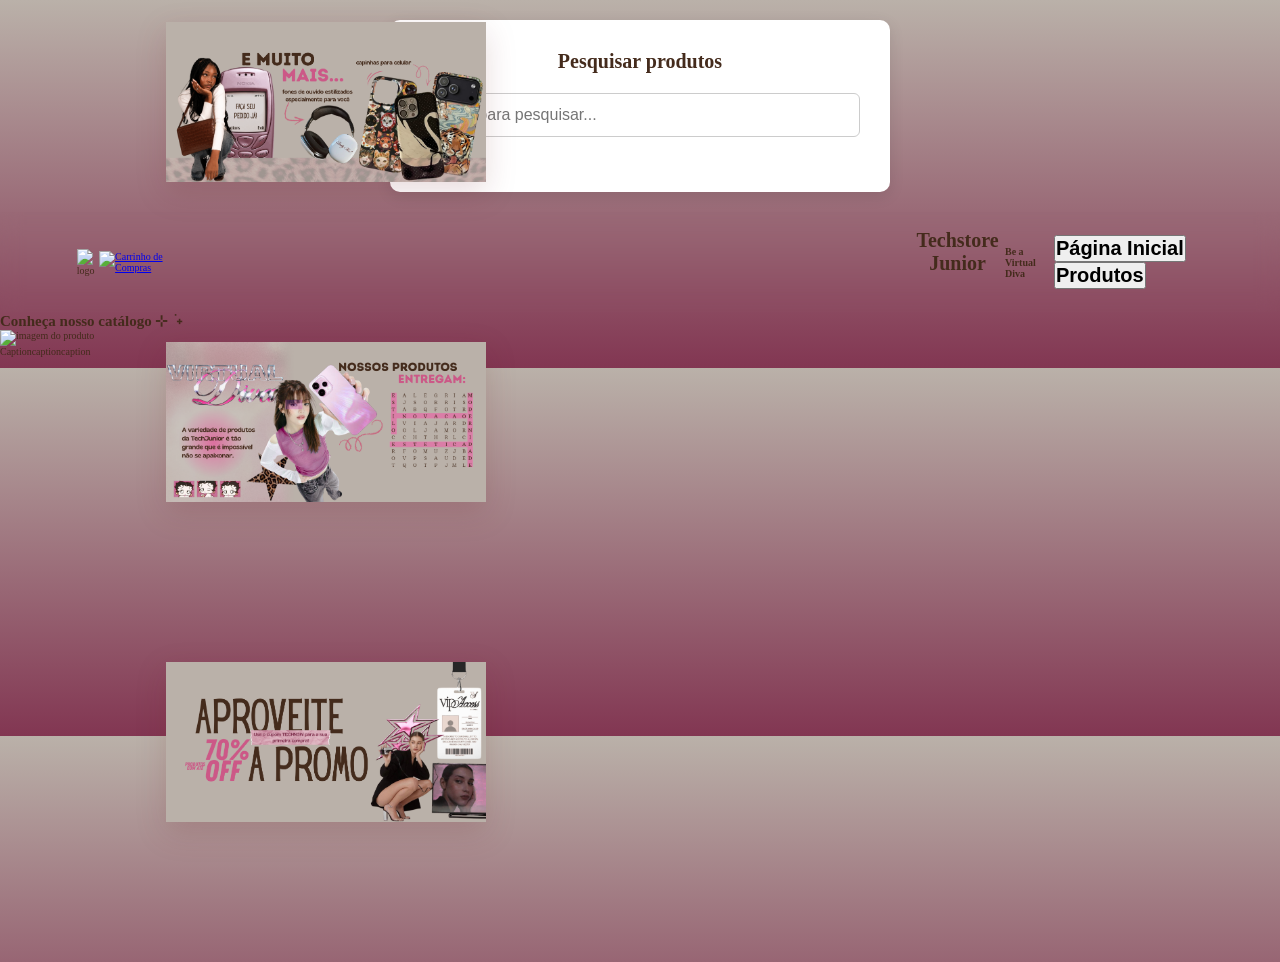
==== main.html @ 5ab432fd "atualizando formato site" ====
<!DOCTYPE html>
<html lang="en">
<head>
    <meta charset="UTF-8">
    <meta name="viewport" content="width=device-width, initial-scale=1">
    <title>Techstore Junior</title>

    <link rel="stylesheet" href="main.css">
</head>
<body>
    <div class="container">
        <h1>Pesquisar produtos</h1>

        <input
            type="text"
            id="barraPesquisa"
            placeholder="Digite para pesquisar..."
        >

        <ul id="listaProdutos">
            <li>Capa para Laptop</li>
            <li>Fone de Ouvido Personalizado</li>
            <li>Capinhas de Celular</li>
            <li>Celular</li>
        </ul>

        <p id="mensagem"></p>
    </div>
    <header>

        <img src="logositesitesite" alt="logo">

        <a href="site carrinho">
            <img src="carrinho" alt="Carrinho de Compras">
        </a>
        <a href="siteperfilperfilperfil">
            <img src="fotodeperfil" alt="">
        </a>

        <div class="swiper mySwiper">

        <div class="swiper-wrapper">

            <div class="swiper-slide">
                <img src="img/Banner Logo Principal.png" alt="Logo Principal">
            </div>

            <div class="swiper-slide">
                <img src="img/Banner Capinhas.png" alt="Capinhas">
            </div>

            <div class="swiper-slide">
                <img src="img/Banner Celular.png" alt="Celular">
            </div>

            <div class="swiper-slide">
                <img src="img/Banner Aproveite a Promo.png" alt="Promoção">
            </div>

        </div>

        </div>
        <h1>Techstore Junior</h1>
        <h4>Be a Virtual Diva</h4>
        <nav>
            <button>
            <h2>Página Inicial <a href="linklinklink"></a></h2>
            </button>
            <button>
                <h2>Produtos <a href="linklinklink"></a></h2>
            </button>
        </nav>
    </header>
    <div class="products">
        <h2>Conheça nosso catálogo ⊹ ࣪ ˖</h2>
        
        <div class="product">
            <img src="" alt="imagem do produto">
                <div class="">
                    <p>Captioncaptioncaption</p>
                    <img src="" alt="">
                </div>
        </div>

    </div>

    <script src="main.js"></script>

</body>
</html>
---- main.css ----
@font-face {
    font-family:"amo";
    src: url(url(file:///c%3A/Users/maria_pinheiro150/Downloads/amoria.zip)) format("opentype")
}
*{
    margin: 0;
    padding: 0;
    box-sizing: border-box;
}

html{
    font-size: 62.5%;
    scroll-behavior: smooth;
}

body{
    font-family: 'amo', sans-sherif;
    background: linear-gradient(to bottom, #bab1a9, #823652);
    color: #442b1c;
}

header{
    width: 100%;
    height: 10rem;

    display: flex;
    align-items: center;
    justify-content: space-between;

    padding: 0 6%;

    background:#442b1c(173, 40, 49, 0.95);

    backdrop-filter: blur(10px);

    position: sticky;
    top: 0;
    z-index: 1000;

    box-shadow: 0 4px 20px #823652(100, 13, 20, 0.2); 
}
.logo{
    font-size: 3.8rem;
    font-weight: bold;
    color: white;
    letter-spacing: 1px;
}

.icon-cart img{
    width: 6rem;
    border-radius: 50%;
    transition: 0.3s;
}

.icon-cart img:hover{
    transform: scale(1.08) rotate(5deg);
}

.title{
    display: flex;
    align-items: center;
    justify-content: center;
    gap: 2rem;
    margin: 5rem 0 3rem;
}

.title h3{
    font-size: 3.5rem;
    color: #442b1;
    text-shadow: 0 3px 10px rgba(173, 40, 49, 0.15);
}

.title img{
    width: 6rem;
    border-radius: 50%;
}

@keyframes float{
    0%{
        transform: translateY(0);
    }

    50%{
        transform: translateY(-10px);
    }

    100%{
        transform: translateY(0);
    }
}

.swiper{
    width: 100%;
    padding: 6rem 0;
}

.swiper-slide{
    width: 320px !important;

    display: flex;
    justify-content: center;
    align-items: center;
}

.swiper-slide img{
    width: 320px;
    height: 320px;

    object-fit: contain;

    transition: 0.4s;

    filter: drop-shadow(0 10px 15px rgba(100, 13, 20, 0.15));
}

.swiper-slide img:hover{
    transform: scale(1.08) rotate(-2deg);
}



h1 {
    text-align: center;
    margin-bottom: 20px;
}



/* barra de pesquisa */


.container {
    max-width: 500px;
    margin: 20px auto;
    background-color: white;
    padding: 30px;
    border-radius: 10px;
    box-shadow: 0 4px 15px rgba(0, 0, 0, 0.1);
}

h1 {
    text-align: center;
    margin-bottom: 20px;
}

#barraPesquisa {
    width: 100%;
    padding: 12px;
    font-size: 16px;
    border: 1px solid #ccc;
    border-radius: 6px;
    margin-bottom: 10px;
}

#barraPesquisa:focus {
    outline: none;
    border-color: #823652;
}

#listaProdutos {
    list-style: none;

    /* Esconde a lista inicialmente */
    display: none;

    margin-top: 5px;
    border: 1px solid #ddd;
    border-radius: 6px;
    overflow: hidden;
}

#listaProdutos li {
    padding: 12px;
    border-bottom: 1px solid #ddd;
    cursor: pointer;
}

#listaProdutos li:last-child {
    border-bottom: none;
}

#listaProdutos li:hover {
    background-color: #f3e8ed;
}

#mensagem {
    text-align: center;
    color: #777;
    margin-top: 15px;
}

#listaProdutos {
    display: none;
}
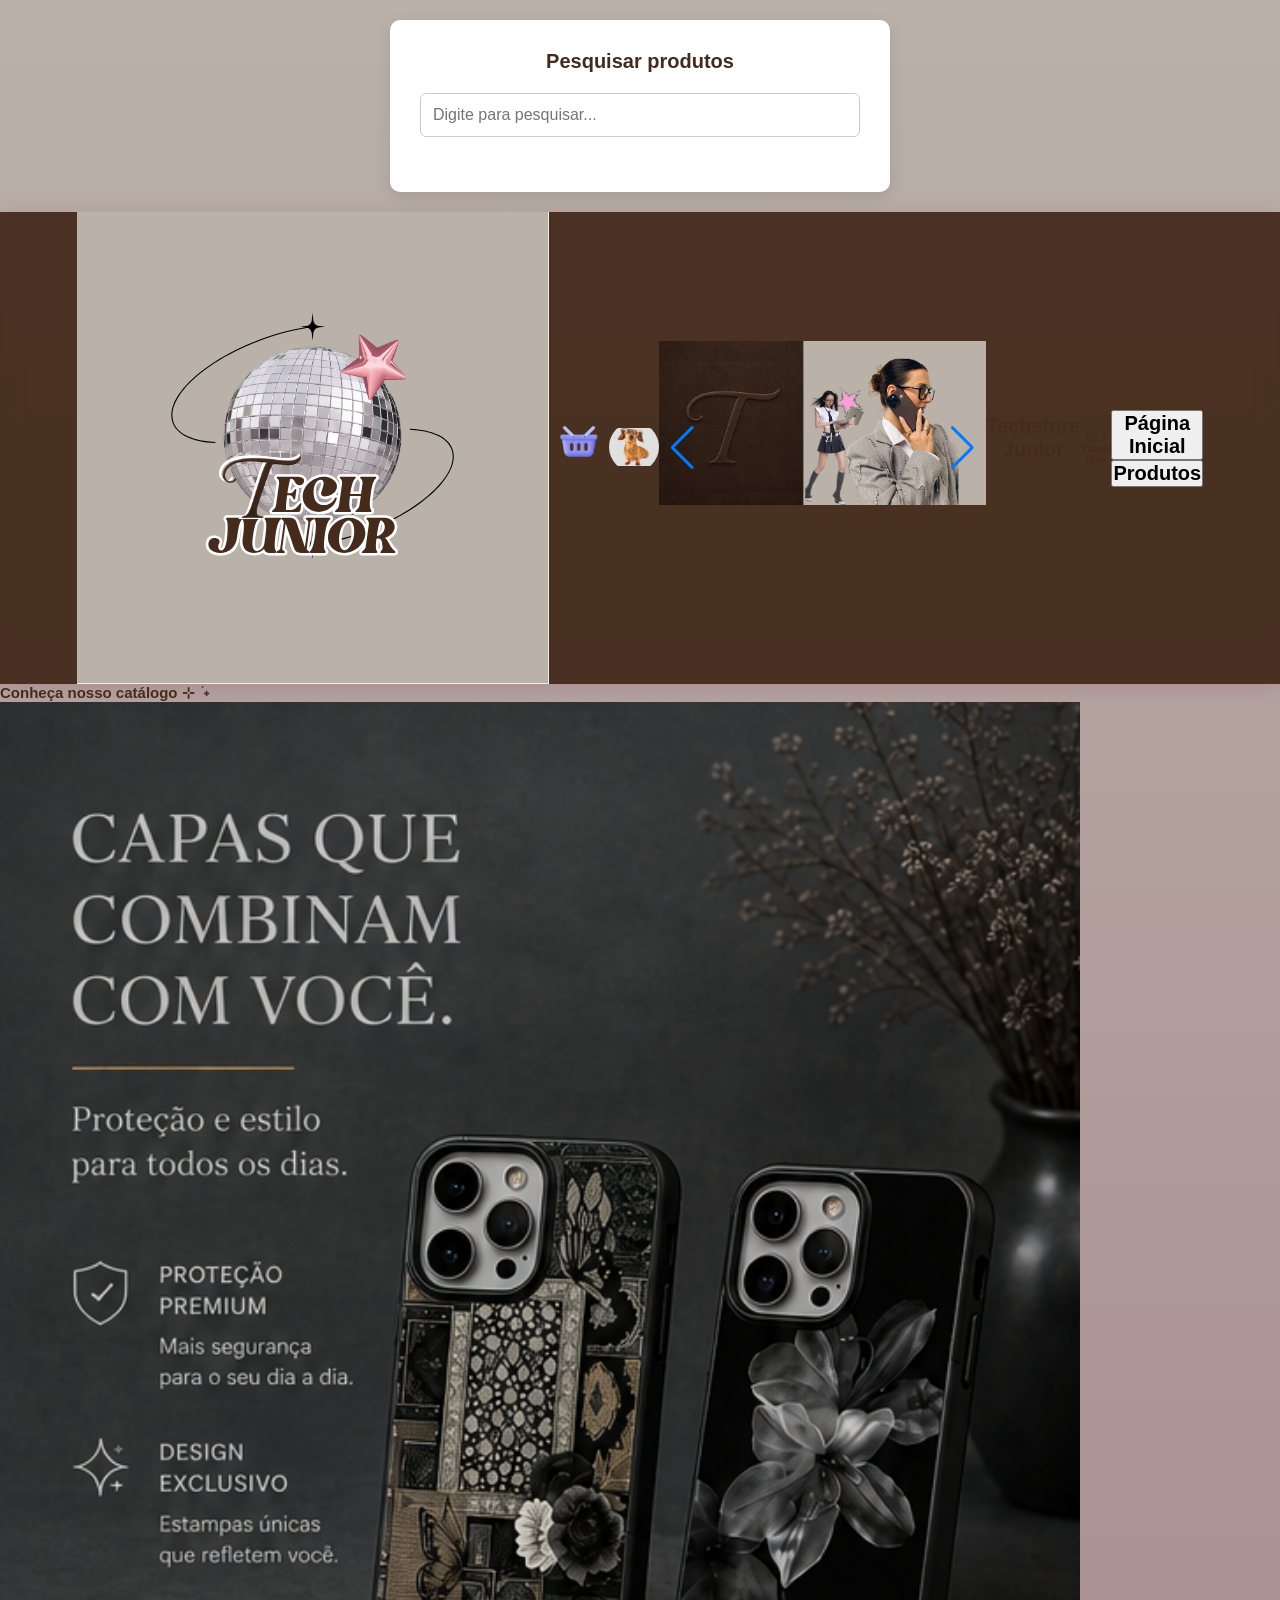
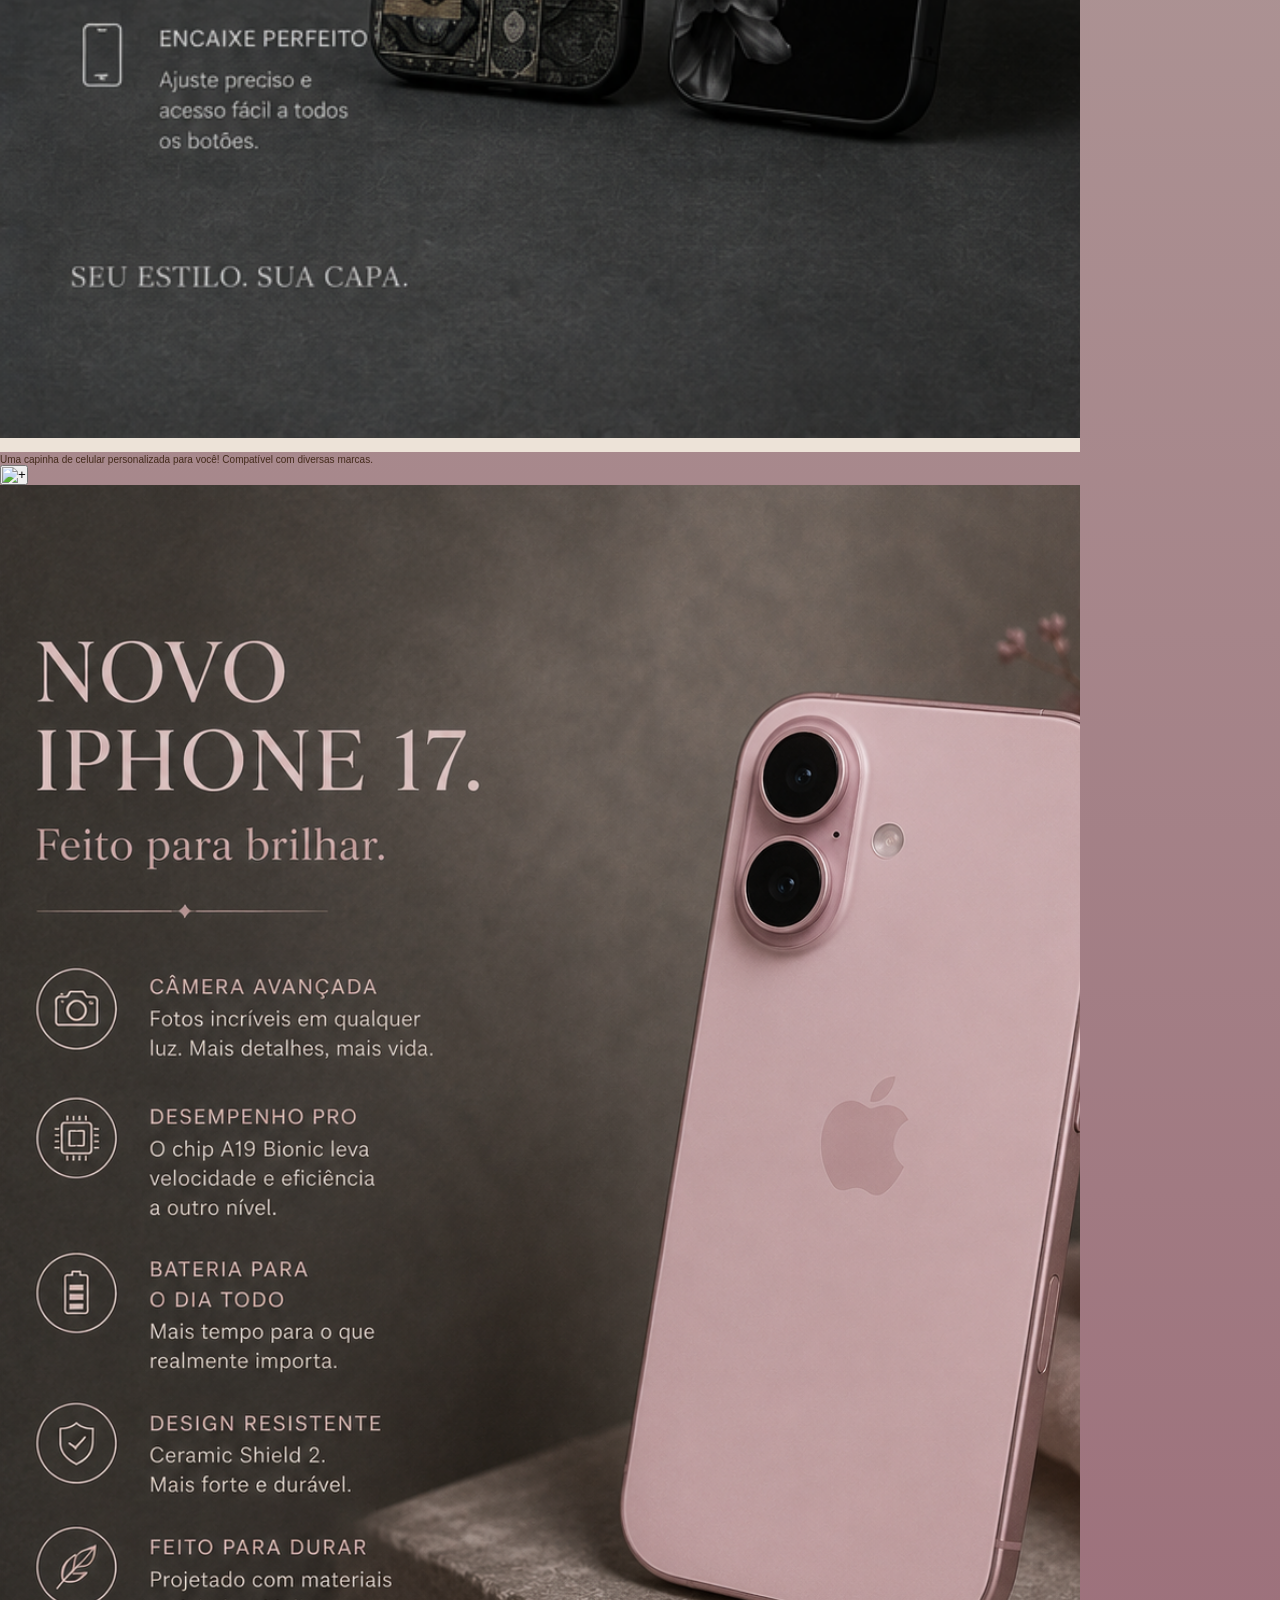
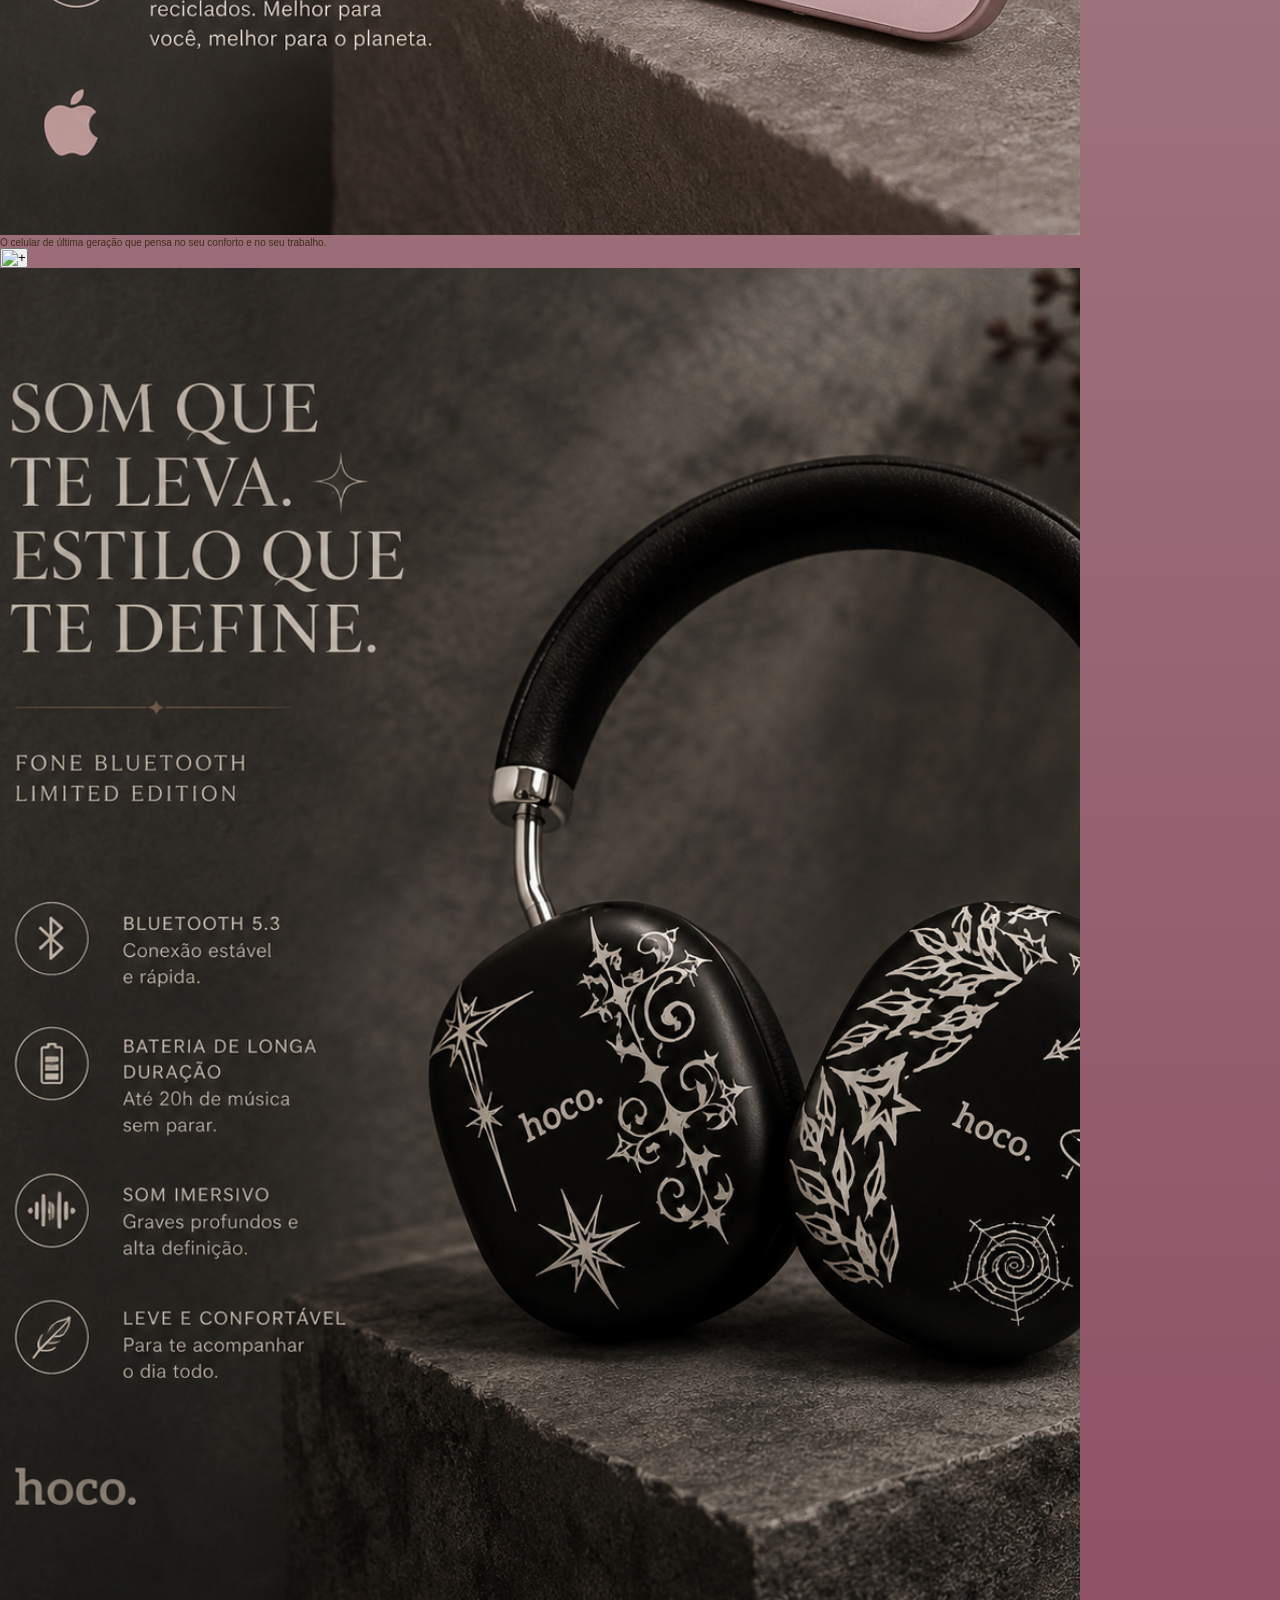
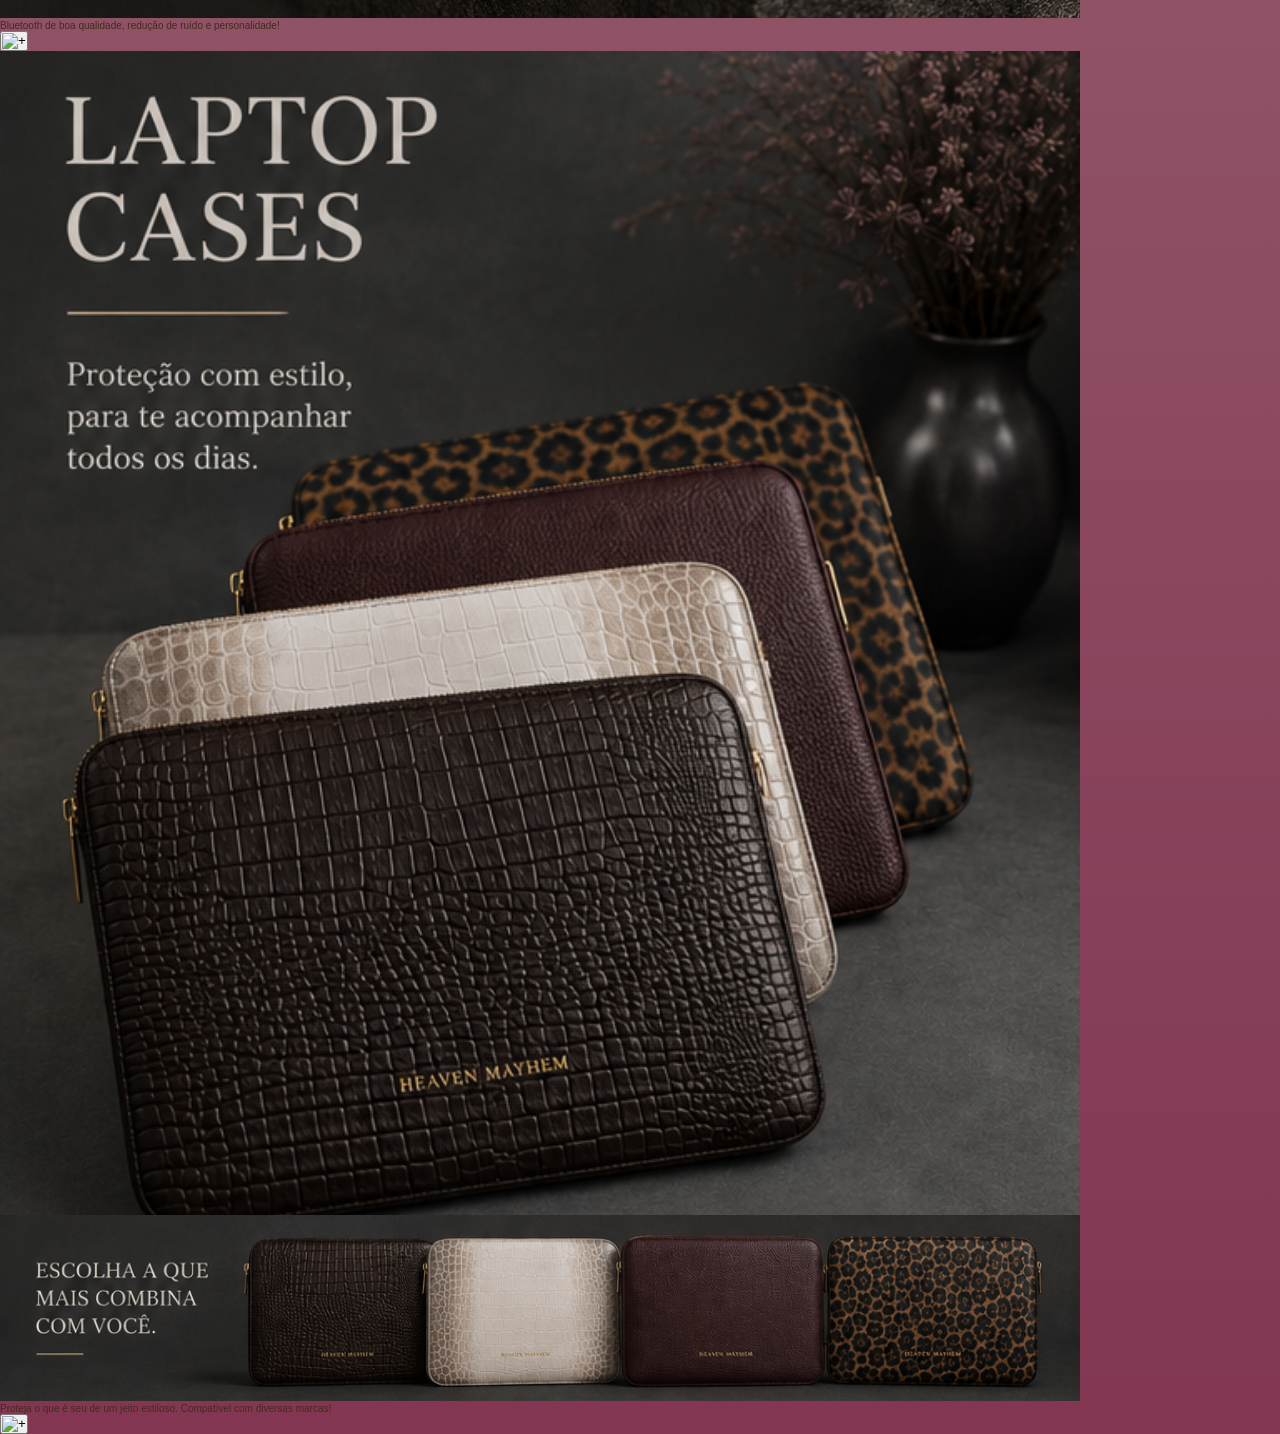
==== commit 7367b785: "Ajustando projeto" ====
--- a/main.html
+++ b/main.html
@@ -2,14 +2,15 @@
 <html lang="en">
 <head>
     <meta charset="UTF-8">
-    <meta name="viewport" content="width=device-width, initial-scale=1">
+    <meta name="viewport" content="width=device-width, initial-scale=1.0">
     <title>Techstore Junior</title>
 
     <link rel="stylesheet" href="main.css">
+    <link rel="stylesheet" href="https://cdn.jsdelivr.net/npm/swiper@11/swiper-bundle.min.css">
 </head>
 <body>
     <div class="container">
-        <h1>Pesquisar produtos</h1>
+        <h1>Pesquisar produtos</h1> <!-- matheus, faz a barra de pesquisa funcional pf -->
 
         <input
             type="text"
@@ -28,38 +29,49 @@
     </div>
     <header>
 
-        <img src="logositesitesite" alt="logo">
+        <img src="/img/logo Tech Junior.png" alt="Logo do Site">
 
-        <a href="site carrinho">
-            <img src="carrinho" alt="Carrinho de Compras">
-        </a>
-        <a href="siteperfilperfilperfil">
-            <img src="fotodeperfil" alt="">
+        <div class="carrinho">
+            <a href="sitecarrinho">
+                <img src="/img/CarrinhoPNG.png" alt="Carrinho de Compras">
+            </a>
+            <li>
+                <ul></ul>
+            </li>
+        </div>
+
+        <a href="sitedoperfil">
+            <img src="/img/usuário.jpg" alt="Usuário">
         </a>
 
-        <div class="swiper mySwiper">
+       <div class="swiper mySwiper">
 
-        <div class="swiper-wrapper">
+    <div class="swiper-wrapper">
 
-            <div class="swiper-slide">
-                <img src="img/Banner Logo Principal.png" alt="Logo Principal">
-            </div>
-
-            <div class="swiper-slide">
-                <img src="img/Banner Capinhas.png" alt="Capinhas">
-            </div>
-
-            <div class="swiper-slide">
-                <img src="img/Banner Celular.png" alt="Celular">
-            </div>
-
-            <div class="swiper-slide">
-                <img src="img/Banner Aproveite a Promo.png" alt="Promoção">
-            </div>
-
+        <div class="swiper-slide">
+            <img src="img/Banner Logo Principal.png" alt="Logo Principal">
         </div>
 
+        <div class="swiper-slide">
+            <img src="img/Banner Capinhas.png" alt="Capinhas">
         </div>
+
+        <div class="swiper-slide">
+            <img src="img/Banner Celular.png" alt="Celular">
+        </div>
+
+        <div class="swiper-slide">
+            <img src="img/Banner Aproveite a Promo.png" alt="Promoção">
+        </div>
+
+    </div>
+
+    <div class="swiper-button-next"></div>
+    <div class="swiper-button-prev"></div>
+
+    <div class="swiper-pagination"></div>
+
+</div>
         <h1>Techstore Junior</h1>
         <h4>Be a Virtual Diva</h4>
         <nav>
@@ -67,7 +79,7 @@
             <h2>Página Inicial <a href="linklinklink"></a></h2>
             </button>
             <button>
-                <h2>Produtos <a href="linklinklink"></a></h2>
+                <h2>Produtos <a href=#products></a></h2>
             </button>
         </nav>
     </header>
@@ -75,13 +87,36 @@
         <h2>Conheça nosso catálogo ⊹ ࣪ ˖</h2>
         
         <div class="product">
-            <img src="" alt="imagem do produto">
-                <div class="">
-                    <p>Captioncaptioncaption</p>
-                    <img src="" alt="">
+                <div class="produto1">
+                    <img src="/img/phone case.png" alt="Capinha Celular">
+                    <p>Uma capinha de celular personalizada para você! Compatível com diversas marcas.</p>
+                    <button type="button" onclick="">
+                        <img src="" alt="+">
+                    </button>
+                </div>
+                <div class="produto2">
+                    <img src="/img/i17.png" alt="Iphone 17">
+                    <p>O celular de última geração que pensa no seu conforto e no seu trabalho.</p>
+                    <button type="button" onclick="">
+                        <img src="" alt="+">
+                    </button>
+                </div>
+                <div class="produto3">
+                    <img src="/img/person.headphones.png" alt="Fone de Ouvido">
+                    <p>Bluetooth de boa qualidade, redução de ruído e personalidade!</p>
+                    <button type="button" onclick="">
+                        <img src="" alt="+">
+                    </button>
+                </div>
+                <div class="produto4">
+                    <img src="/img/laptopcase.png" alt="Capinha Computador">
+                    <p>Proteja o que é seu de um jeito estiloso. Compatível com diversas marcas!</p>
+                    <button type="button" onclick="">
+                        <img src="" alt="+">
+                    </button>
                 </div>
         </div>
-
+        
     </div>
 
     <script src="main.js"></script>
--- a/main.css
+++ b/main.css
@@ -1,27 +1,28 @@
 @font-face {
-    font-family:"amo";
-    src: url(url(file:///c%3A/Users/maria_pinheiro150/Downloads/amoria.zip)) format("opentype")
+    font-family: "amo";
+    src: url("amoria.otf") format("opentype");
 }
-*{
+
+* {
     margin: 0;
     padding: 0;
     box-sizing: border-box;
 }
 
-html{
+html {
     font-size: 62.5%;
     scroll-behavior: smooth;
 }
 
-body{
-    font-family: 'amo', sans-sherif;
+body {
+    font-family: "amo", sans-serif;
     background: linear-gradient(to bottom, #bab1a9, #823652);
     color: #442b1c;
 }
 
-header{
+header {
     width: 100%;
-    height: 10rem;
+    min-height: 10rem;
 
     display: flex;
     align-items: center;
@@ -29,32 +30,35 @@
 
     padding: 0 6%;
 
-    background:#442b1c(173, 40, 49, 0.95);
+    background: rgba(68, 43, 28, 0.95);
 
     backdrop-filter: blur(10px);
 
-    position: sticky;
-    top: 0;
-    z-index: 1000;
+    box-shadow: 0 4px 20px rgba(130, 54, 82, 0.2);
+}
 
-    box-shadow: 0 4px 20px #823652(100, 13, 20, 0.2); 
-}
 .logo{
     font-size: 3.8rem;
     font-weight: bold;
     color: white;
     letter-spacing: 1px;
+
 }
 
-.icon-cart img{
+.carrinho img{
     width: 6rem;
     border-radius: 50%;
     transition: 0.3s;
 }
 
-.icon-cart img:hover{
-    transform: scale(1.08) rotate(5deg);
+header > a img {
+    width: 5rem;
+    height: 5rem;
+    object-fit: contain;
+    border-radius: 50%;
+    transition: 0.3s;
 }
+
 
 .title{
     display: flex;
@@ -66,7 +70,7 @@
 
 .title h3{
     font-size: 3.5rem;
-    color: #442b1;
+    color: #823652;
     text-shadow: 0 3px 10px rgba(173, 40, 49, 0.15);
 }
 
@@ -75,53 +79,45 @@
     border-radius: 50%;
 }
 
-@keyframes float{
-    0%{
-        transform: translateY(0);
-    }
 
-    50%{
-        transform: translateY(-10px);
-    }
-
-    100%{
-        transform: translateY(0);
-    }
+.swiper {
+    width: 100%;
+    height: 400px;
+    overflow: hidden;
 }
 
-.swiper{
-    width: 100%;
-    padding: 6rem 0;
+.swiper-wrapper {
+    display: flex;
 }
 
-.swiper-slide{
-    width: 320px !important;
-
+.swiper-slide {
     display: flex;
     justify-content: center;
     align-items: center;
+    flex-shrink: 0;
 }
 
-.swiper-slide img{
-    width: 320px;
-    height: 320px;
-
+.swiper-slide img {
+    width: 100%;
+    height: 350px;
     object-fit: contain;
-
-    transition: 0.4s;
-
-    filter: drop-shadow(0 10px 15px rgba(100, 13, 20, 0.15));
 }
 
-.swiper-slide img:hover{
-    transform: scale(1.08) rotate(-2deg);
+.swiper-button-next,
+.swiper-button-prev {
+    color: #442b1c;
 }
 
-
-
-h1 {
+.swiper-pagination-bullet {
+    background: #442b1c;
+}
+ h1 {
     text-align: center;
     margin-bottom: 20px;
+}
+
+h4 {
+    text-align: center;
 }
 
 
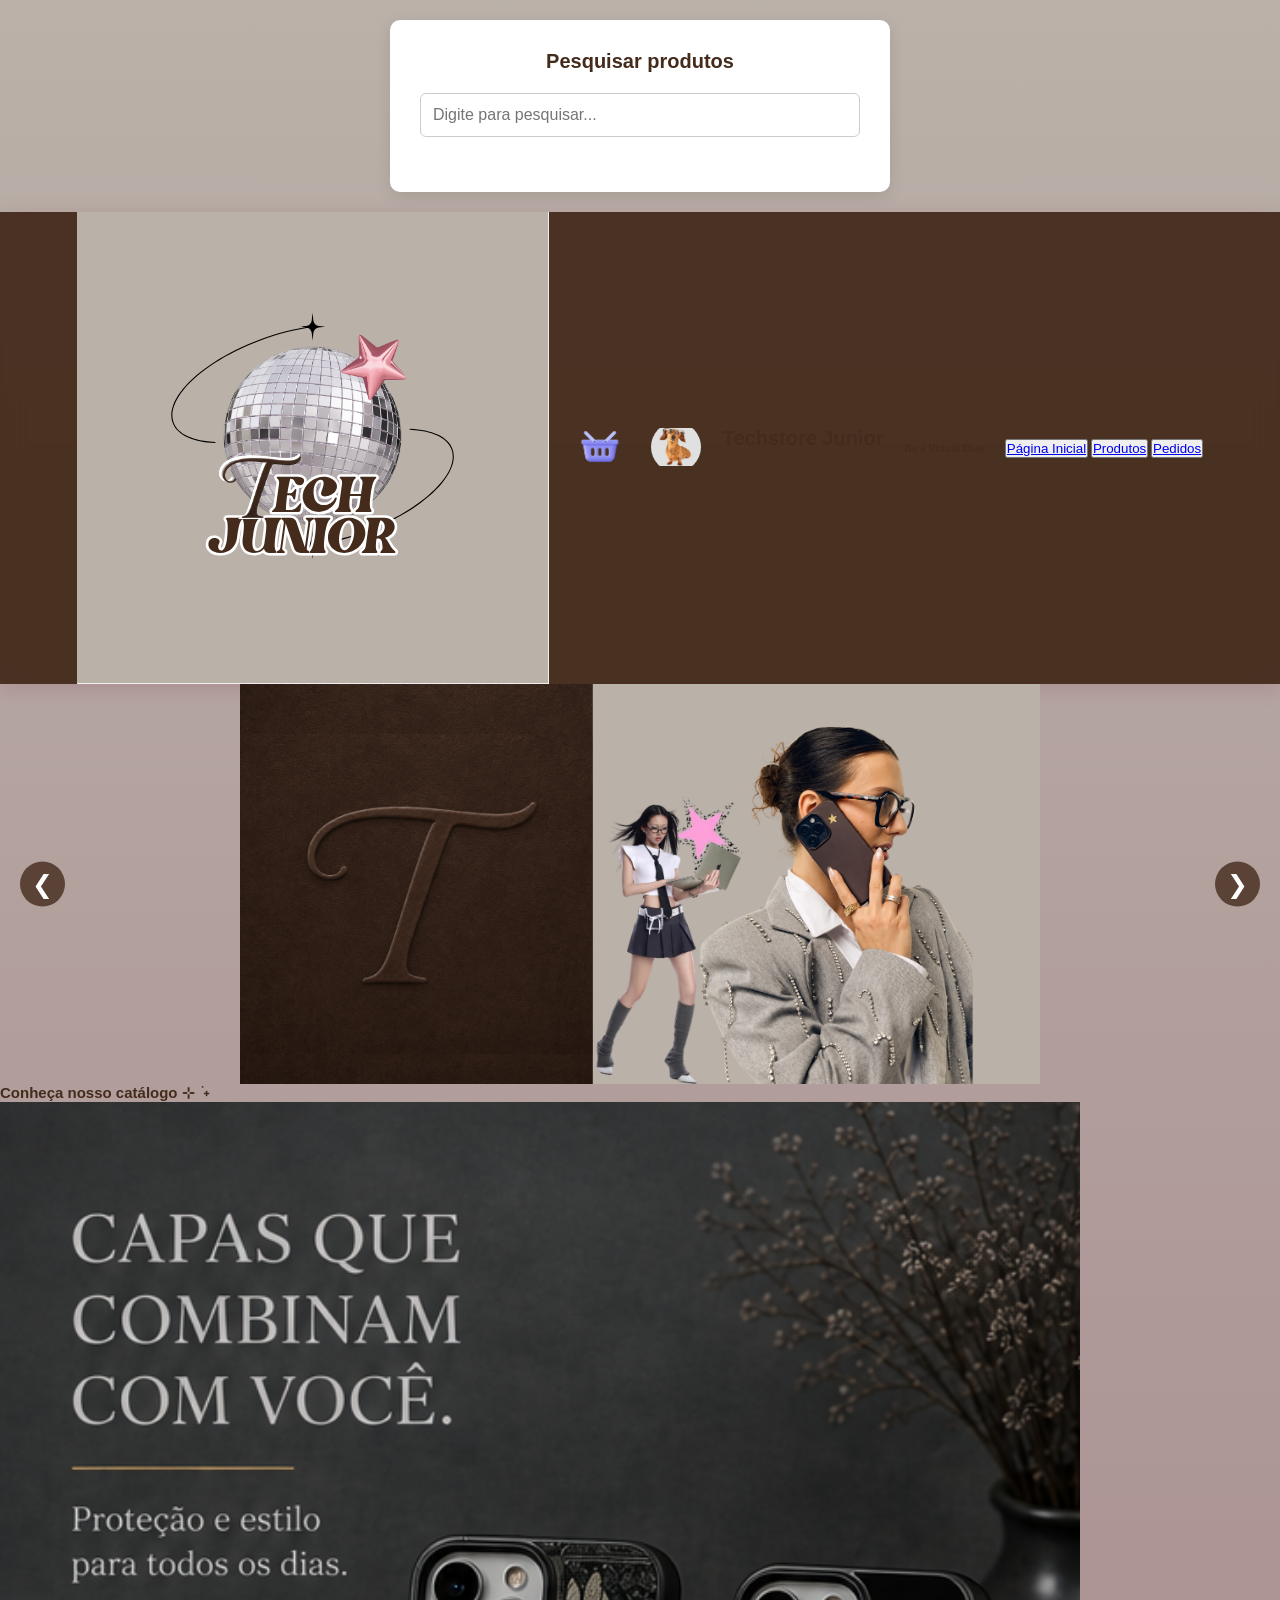
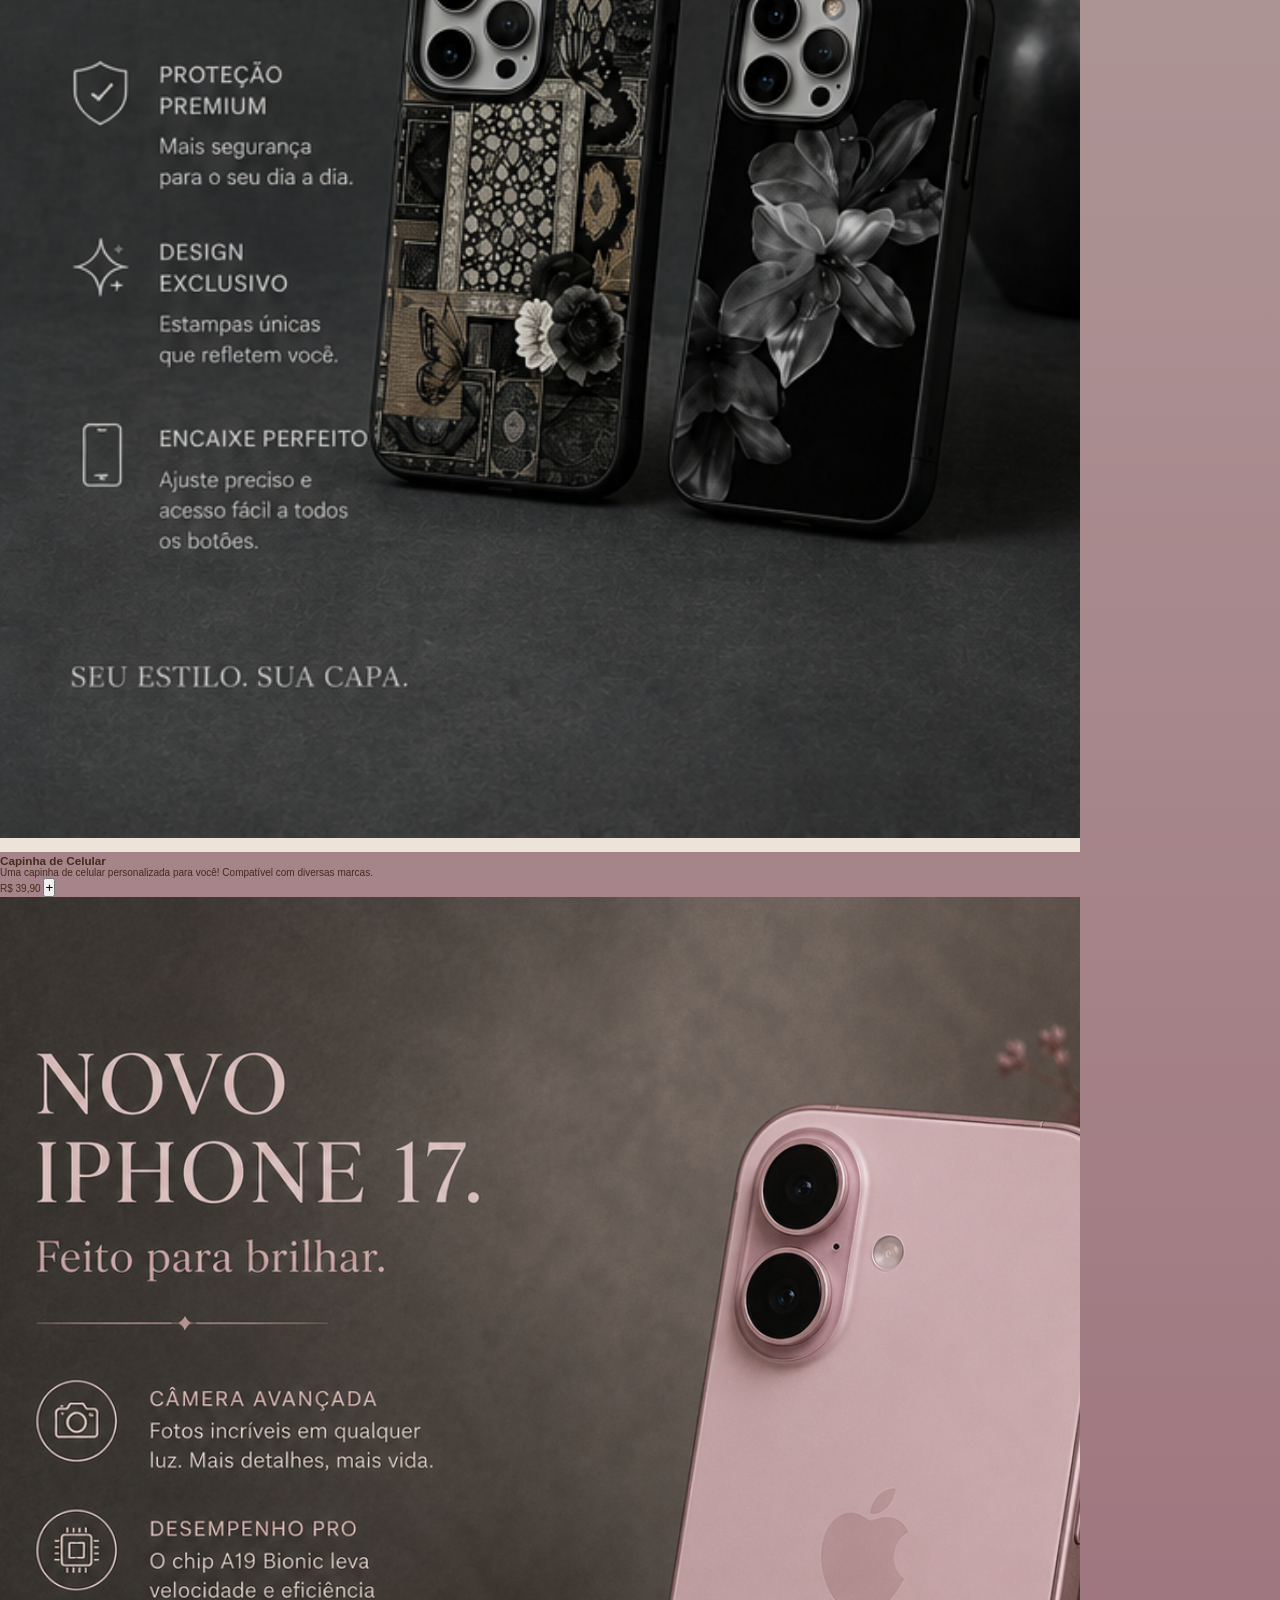
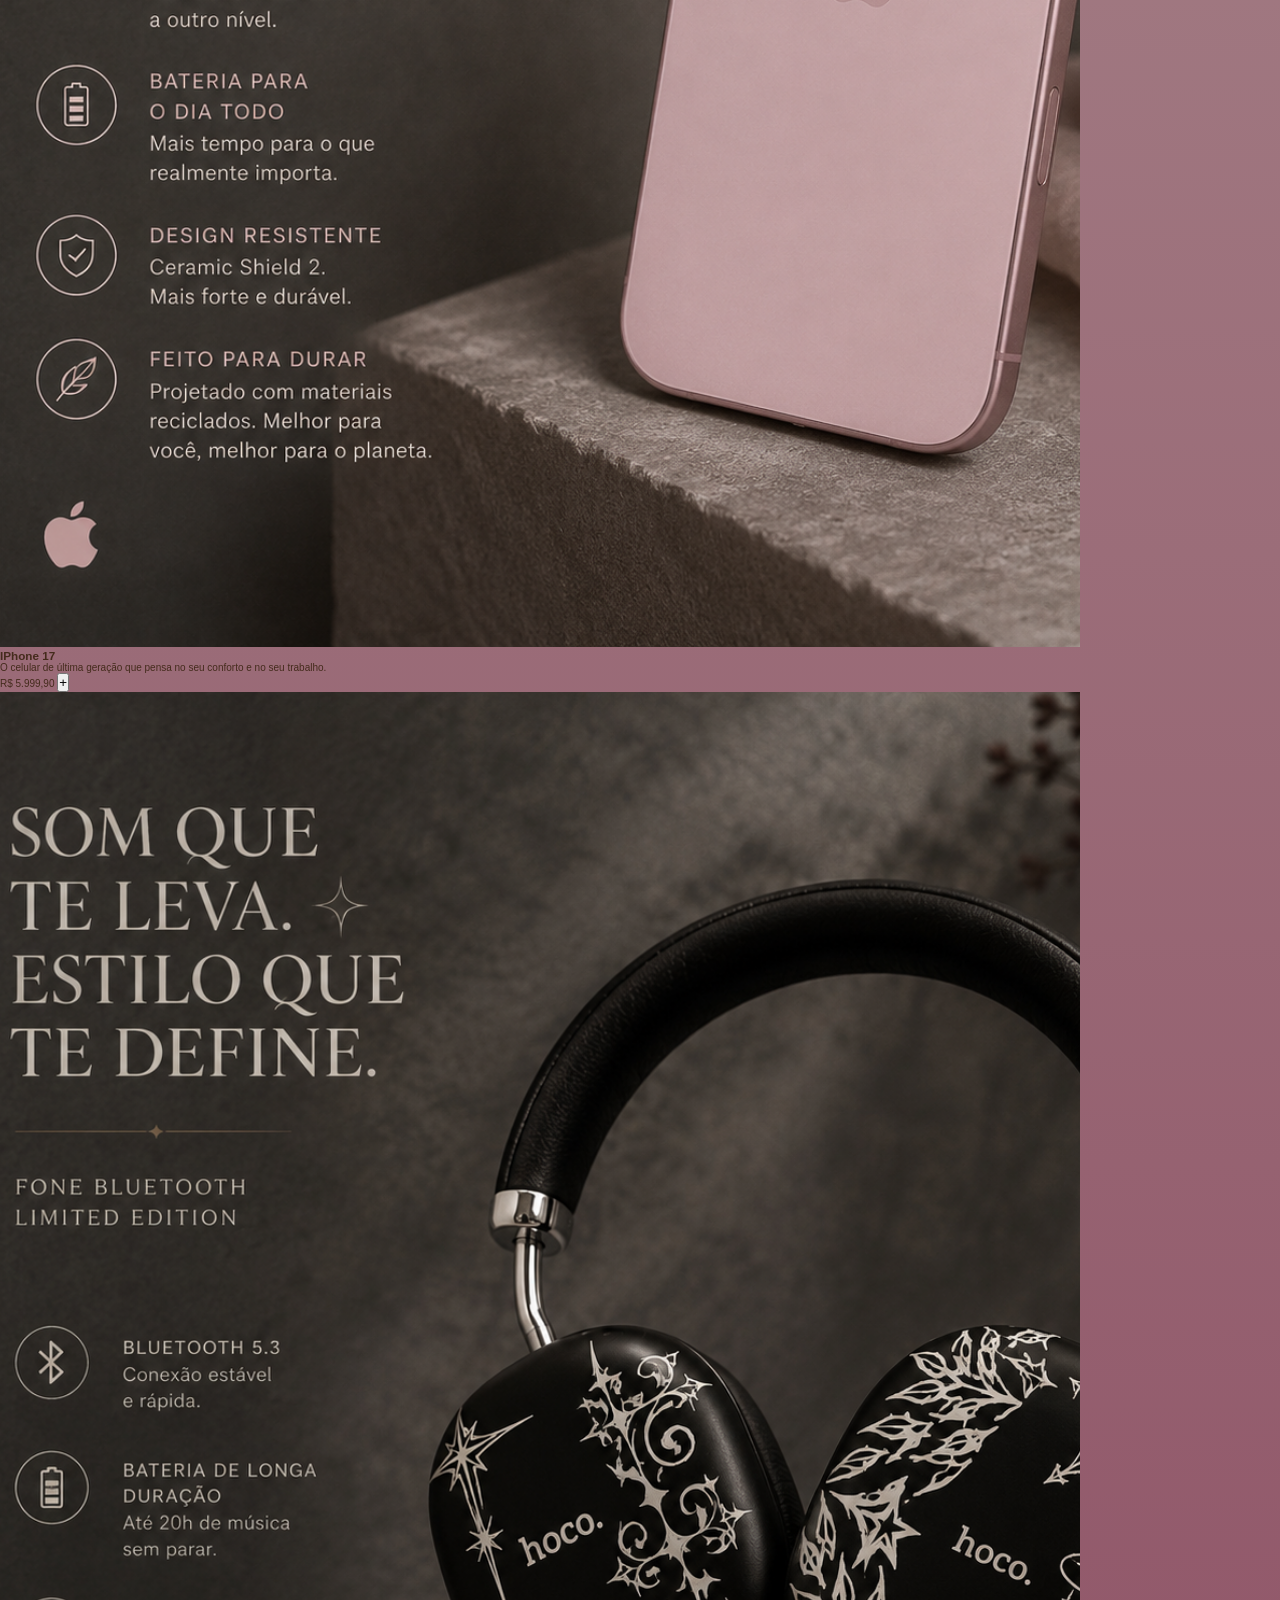
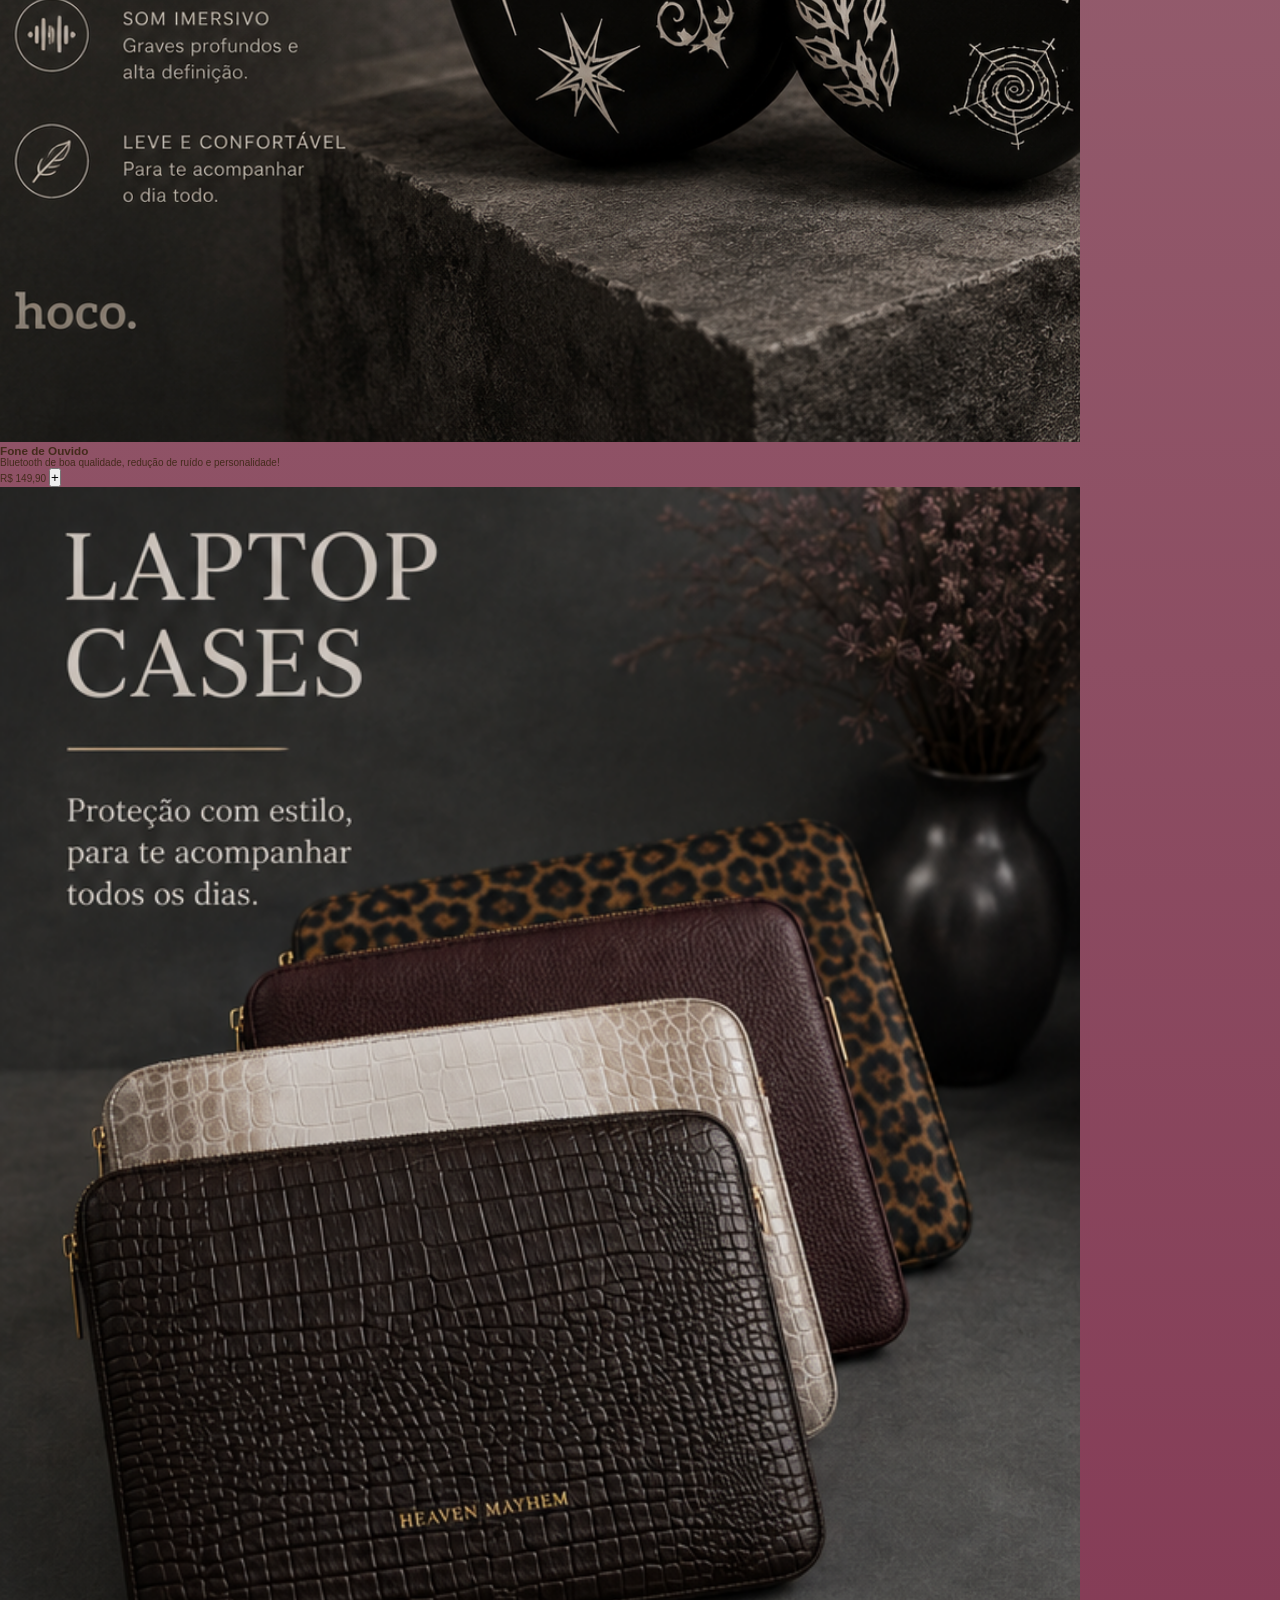
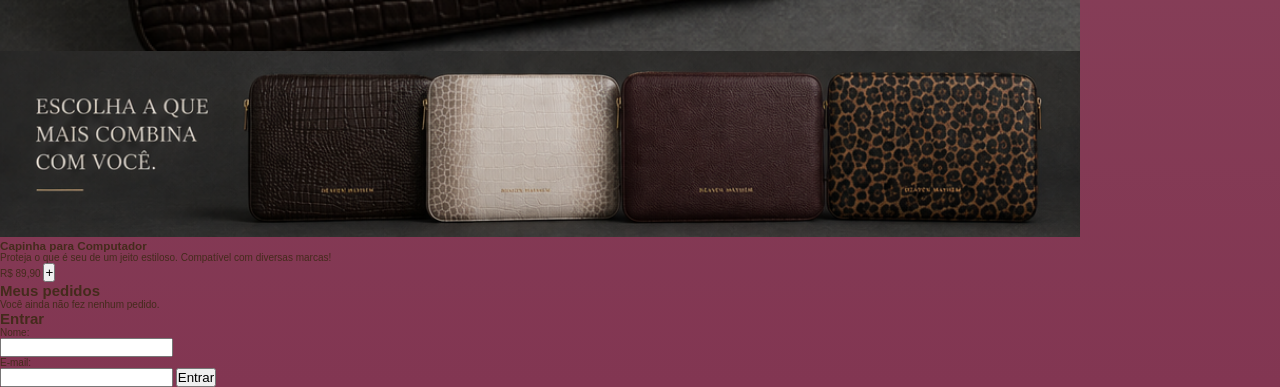
==== commit 5b766d33: "atualização completa" ====
--- a/main.html
+++ b/main.html
@@ -6,11 +6,10 @@
     <title>Techstore Junior</title>
 
     <link rel="stylesheet" href="main.css">
-    <link rel="stylesheet" href="https://cdn.jsdelivr.net/npm/swiper@11/swiper-bundle.min.css">
 </head>
 <body>
     <div class="container">
-        <h1>Pesquisar produtos</h1> <!-- matheus, faz a barra de pesquisa funcional pf -->
+        <h1>Pesquisar produtos</h1>
 
         <input
             type="text"
@@ -19,10 +18,10 @@
         >
 
         <ul id="listaProdutos">
-            <li>Capa para Laptop</li>
-            <li>Fone de Ouvido Personalizado</li>
-            <li>Capinhas de Celular</li>
-            <li>Celular</li>
+            <li onclick="irProduto('computador')">Capa para Laptop</li>
+            <li onclick="irProduto('fone')">Fone de Ouvido Personalizado</li>
+            <li onclick="irProduto('capinha')">Capinhas de Celular</li>
+            <li onclick="irProduto('iphone')">IPhone 17</li>
         </ul>
 
         <p id="mensagem"></p>
@@ -31,93 +30,143 @@
 
         <img src="/img/logo Tech Junior.png" alt="Logo do Site">
 
-        <div class="carrinho">
-            <a href="sitecarrinho">
-                <img src="/img/CarrinhoPNG.png" alt="Carrinho de Compras">
-            </a>
-            <li>
-                <ul></ul>
-            </li>
+    <div class="carrinho">
+
+        <img
+            src="/img/CarrinhoPNG.png"
+            alt="Carrinho de Compras"
+            id="iconeCarrinho"
+        >
+
+        <div id="carrinhoConteudo">
+            <h1>Carrinho</h1>
+            <div id="itensCarrinho">
+                <p>Seu carrinho está vazio.</p>
+            </div>
+            <div id="total">
+                <p>Total: R$ 0,00</p>
+            </div>
+
+            <button onclick="comprar()">Comprar</button>
         </div>
+    </div>
 
         <a href="sitedoperfil">
             <img src="/img/usuário.jpg" alt="Usuário">
         </a>
+        <h1>Techstore Junior</h1>
+        <h4>Be a Virtual Diva</h4>
+        <nav>
+            <button>
+            <a href=main.html>
+                Página Inicial
+            </a>
+            </button>
+            <button>
+                <a href=#products>
+                    Produtos
+                </a>
+            </button>
+            <button>
+                <a href="#pedidos">
+                    Pedidos
+                </a>
+            </button>
+        </nav>
+    </header>
+    <div class="carrossel">
 
-       <div class="swiper mySwiper">
+        <div class="banners">
 
-    <div class="swiper-wrapper">
+            <div class="slide">
+                <img src="img/Banner Logo Principal.png" alt="Logo Principal">
+            </div>
 
-        <div class="swiper-slide">
-            <img src="img/Banner Logo Principal.png" alt="Logo Principal">
+            <div class="slide">
+                <img src="img/Banner Capinhas.png" alt="Capinhas">
+            </div>
+
+            <div class="slide">
+                <img src="img/Banner Celular.png" alt="Celular">
+            </div>
+
+            <div class="slide">
+                <img src="img/Banner Aproveite a Promo.png" alt="Promoção">
+            </div>
+
         </div>
 
-        <div class="swiper-slide">
-            <img src="img/Banner Capinhas.png" alt="Capinhas">
+        <div class="prox"></div>
+        <div class="ant"></div>
+
+        <div class="swiper-pagination"></div>
+
+        </div>
+    <div id="products">
+            <h2>Conheça nosso catálogo ⊹ ࣪ ˖</h2>
+            
+            <div class="product-list">
+
+        <div class="produto" id="capinha">
+            <img src="/img/phone case.png" alt="Capinha Celular">
+            <h3>Capinha de Celular</h3>
+            <p>Uma capinha de celular personalizada para você! Compatível com diversas marcas.</p>
+            <span>R$ 39,90</span>
+            <button type="button" onclick="addCarrinho('Capinha de Celular')">
+                +
+            </button>
         </div>
 
-        <div class="swiper-slide">
-            <img src="img/Banner Celular.png" alt="Celular">
+        <div class="produto" id="iphone">
+            <img src="/img/i17.png" alt="IPhone 17">
+            <h3>IPhone 17</h3>
+            <p>O celular de última geração que pensa no seu conforto e no seu trabalho.</p>
+            <span>R$ 5.999,90</span>
+            <button type="button" onclick="addCarrinho('IPhone 17')">
+                +
+            </button>
         </div>
 
-        <div class="swiper-slide">
-            <img src="img/Banner Aproveite a Promo.png" alt="Promoção">
+        <div class="produto" id="fone">
+            <img src="/img/person.headphones.png" alt="Fone de Ouvido">
+            <h3>Fone de Ouvido</h3>
+            <p>Bluetooth de boa qualidade, redução de ruído e personalidade!</p>
+            <span>R$ 149,90</span>
+            <button type="button" onclick="addCarrinho('Fone de Ouvido')">
+                +
+            </button>
+        </div>
+
+        <div class="produto" id="computador">
+            <img src="/img/laptopcase.png" alt="Capinha para Computador">
+            <h3>Capinha para Computador</h3>
+            <p>Proteja o que é seu de um jeito estiloso. Compatível com diversas marcas!</p>
+            <span>R$ 89,90</span>
+            <button type="button" onclick="addCarrinho('Capinha para Computador')">
+                +
+            </button>
         </div>
 
     </div>
 
-    <div class="swiper-button-next"></div>
-    <div class="swiper-button-prev"></div>
+    <div id="pedidos">
+        <h2>Meus pedidos</h2>
 
-    <div class="swiper-pagination"></div>
+        <div id="listaPedidos">
+            <p>Você ainda não fez nenhum pedido.</p>
+        </div>
+    </div>
 
-</div>
-        <h1>Techstore Junior</h1>
-        <h4>Be a Virtual Diva</h4>
-        <nav>
-            <button>
-            <h2>Página Inicial <a href="linklinklink"></a></h2>
-            </button>
-            <button>
-                <h2>Produtos <a href=#products></a></h2>
-            </button>
-        </nav>
-    </header>
-    <div class="products">
-        <h2>Conheça nosso catálogo ⊹ ࣪ ˖</h2>
-        
-        <div class="product">
-                <div class="produto1">
-                    <img src="/img/phone case.png" alt="Capinha Celular">
-                    <p>Uma capinha de celular personalizada para você! Compatível com diversas marcas.</p>
-                    <button type="button" onclick="">
-                        <img src="" alt="+">
-                    </button>
-                </div>
-                <div class="produto2">
-                    <img src="/img/i17.png" alt="Iphone 17">
-                    <p>O celular de última geração que pensa no seu conforto e no seu trabalho.</p>
-                    <button type="button" onclick="">
-                        <img src="" alt="+">
-                    </button>
-                </div>
-                <div class="produto3">
-                    <img src="/img/person.headphones.png" alt="Fone de Ouvido">
-                    <p>Bluetooth de boa qualidade, redução de ruído e personalidade!</p>
-                    <button type="button" onclick="">
-                        <img src="" alt="+">
-                    </button>
-                </div>
-                <div class="produto4">
-                    <img src="/img/laptopcase.png" alt="Capinha Computador">
-                    <p>Proteja o que é seu de um jeito estiloso. Compatível com diversas marcas!</p>
-                    <button type="button" onclick="">
-                        <img src="" alt="+">
-                    </button>
-                </div>
-        </div>
-        
-    </div>
+    <form onsubmit="entrar()">
+    <h2>Entrar</h2>
+    <p>Nome:</p>
+    <input type="text" id="nome">
+
+    <p>E-mail:</p>
+    <input type="email" id="email">
+
+    <button type="submit">Entrar</button>
+</form>
 
     <script src="main.js"></script>
 
--- a/main.css
+++ b/main.css
@@ -37,15 +37,14 @@
     box-shadow: 0 4px 20px rgba(130, 54, 82, 0.2);
 }
 
-.logo{
+.logo {
     font-size: 3.8rem;
     font-weight: bold;
     color: white;
     letter-spacing: 1px;
-
-}
-
-.carrinho img{
+}
+
+.carrinho img {
     width: 6rem;
     border-radius: 50%;
     transition: 0.3s;
@@ -59,59 +58,7 @@
     transition: 0.3s;
 }
 
-
-.title{
-    display: flex;
-    align-items: center;
-    justify-content: center;
-    gap: 2rem;
-    margin: 5rem 0 3rem;
-}
-
-.title h3{
-    font-size: 3.5rem;
-    color: #823652;
-    text-shadow: 0 3px 10px rgba(173, 40, 49, 0.15);
-}
-
-.title img{
-    width: 6rem;
-    border-radius: 50%;
-}
-
-
-.swiper {
-    width: 100%;
-    height: 400px;
-    overflow: hidden;
-}
-
-.swiper-wrapper {
-    display: flex;
-}
-
-.swiper-slide {
-    display: flex;
-    justify-content: center;
-    align-items: center;
-    flex-shrink: 0;
-}
-
-.swiper-slide img {
-    width: 100%;
-    height: 350px;
-    object-fit: contain;
-}
-
-.swiper-button-next,
-.swiper-button-prev {
-    color: #442b1c;
-}
-
-.swiper-pagination-bullet {
-    background: #442b1c;
-}
- h1 {
+h1 {
     text-align: center;
     margin-bottom: 20px;
 }
@@ -121,9 +68,7 @@
 }
 
 
-
 /* barra de pesquisa */
-
 
 .container {
     max-width: 500px;
@@ -134,11 +79,6 @@
     box-shadow: 0 4px 15px rgba(0, 0, 0, 0.1);
 }
 
-h1 {
-    text-align: center;
-    margin-bottom: 20px;
-}
-
 #barraPesquisa {
     width: 100%;
     padding: 12px;
@@ -155,10 +95,7 @@
 
 #listaProdutos {
     list-style: none;
-
-    /* Esconde a lista inicialmente */
     display: none;
-
     margin-top: 5px;
     border: 1px solid #ddd;
     border-radius: 6px;
@@ -185,6 +122,107 @@
     margin-top: 15px;
 }
 
-#listaProdutos {
+
+/* carrossel */
+
+.carrossel {
+    position: relative;
+    width: 100%;
+    height: 400px;
+    overflow: hidden;
+}
+
+.banners {
+    width: 100%;
+    height: 100%;
+}
+
+.slide {
     display: none;
+    width: 100%;
+    height: 100%;
+}
+
+.slide img {
+    width: 100%;
+    height: 100%;
+    object-fit: contain;
+}
+
+
+/* proximo e anterior */
+
+.prox,
+.ant {
+    position: absolute;
+    top: 50%;
+    transform: translateY(-50%);
+
+    width: 45px;
+    height: 45px;
+
+    border-radius: 50%;
+    background-color: rgba(68, 43, 28, 0.8);
+
+    cursor: pointer;
+    z-index: 10;
+
+    display: flex;
+    align-items: center;
+    justify-content: center;
+}
+
+.prox {
+    right: 20px;
+}
+
+.ant {
+    left: 20px;
+}
+
+.prox::after {
+    content: "❯";
+    color: white;
+    font-size: 25px;
+}
+
+.ant::after {
+    content: "❮";
+    color: white;
+    font-size: 25px;
+}
+
+.carrinho {
+    position: relative;
+}
+
+#iconeCarrinho {
+    width: 6rem;
+    cursor: pointer;
+}
+
+#carrinhoConteudo {
+    display: none;
+
+    position: absolute;
+    right: 0;
+    top: 7rem;
+
+    width: 300px;
+    padding: 20px;
+
+    background-color: white;
+    border-radius: 10px;
+
+    box-shadow: 0 4px 15px rgba(0, 0, 0, 0.2);
+
+    z-index: 100;
+}
+
+#carrinhoConteudo h1 {
+    margin-bottom: 20px;
+}
+
+#itensCarrinho {
+    margin-bottom: 20px;
 }
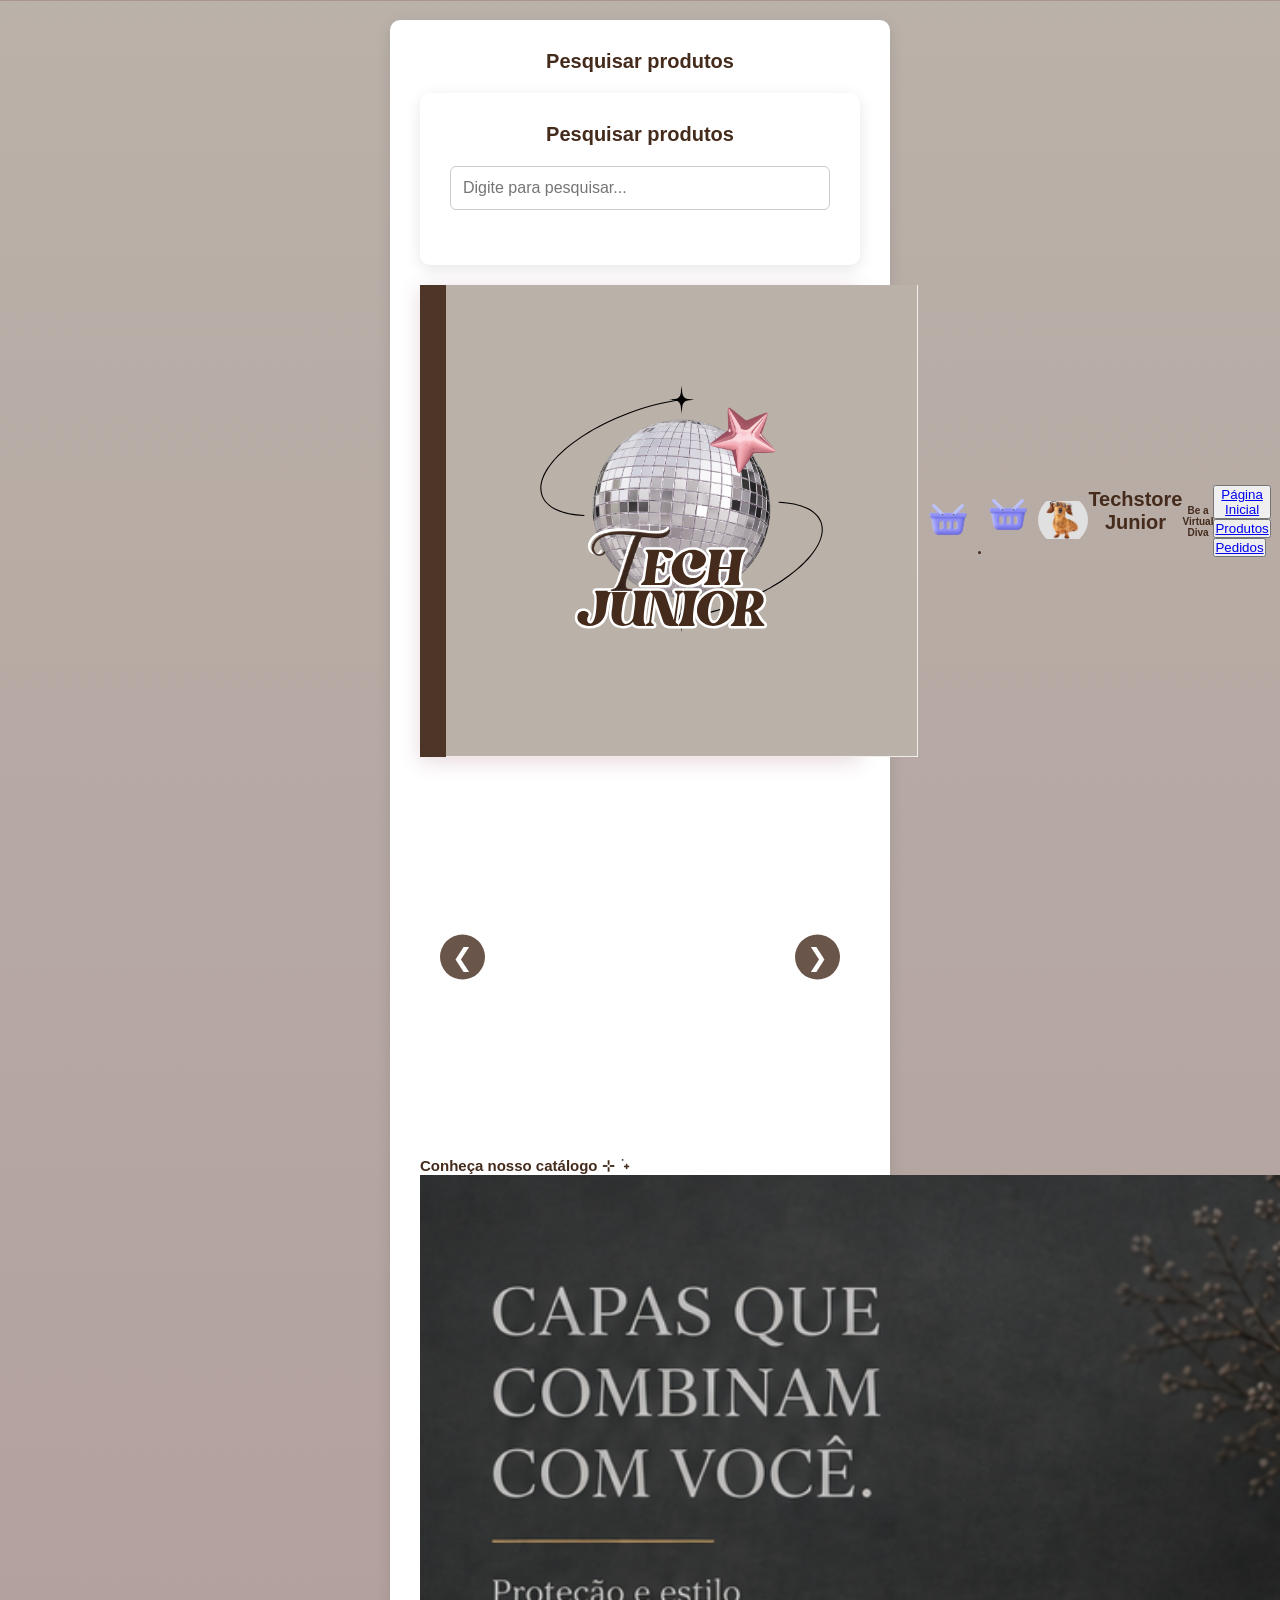
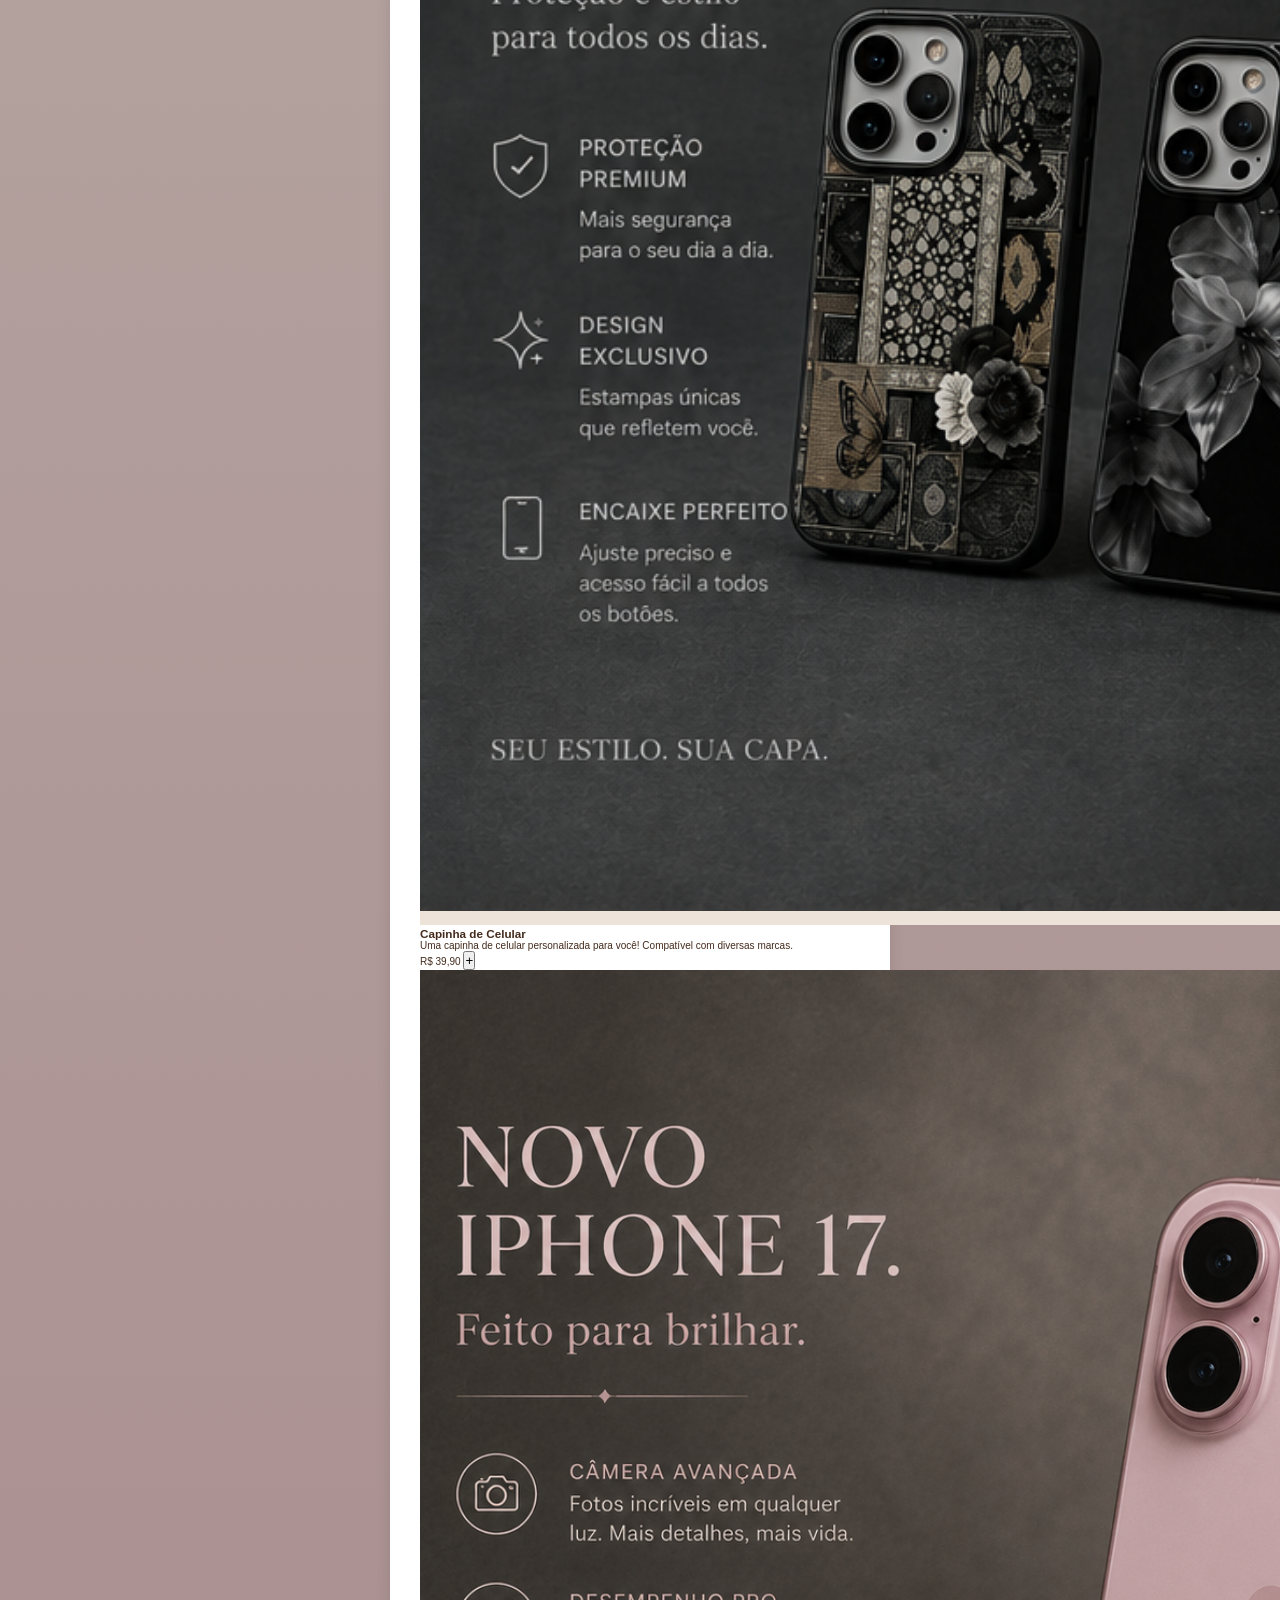
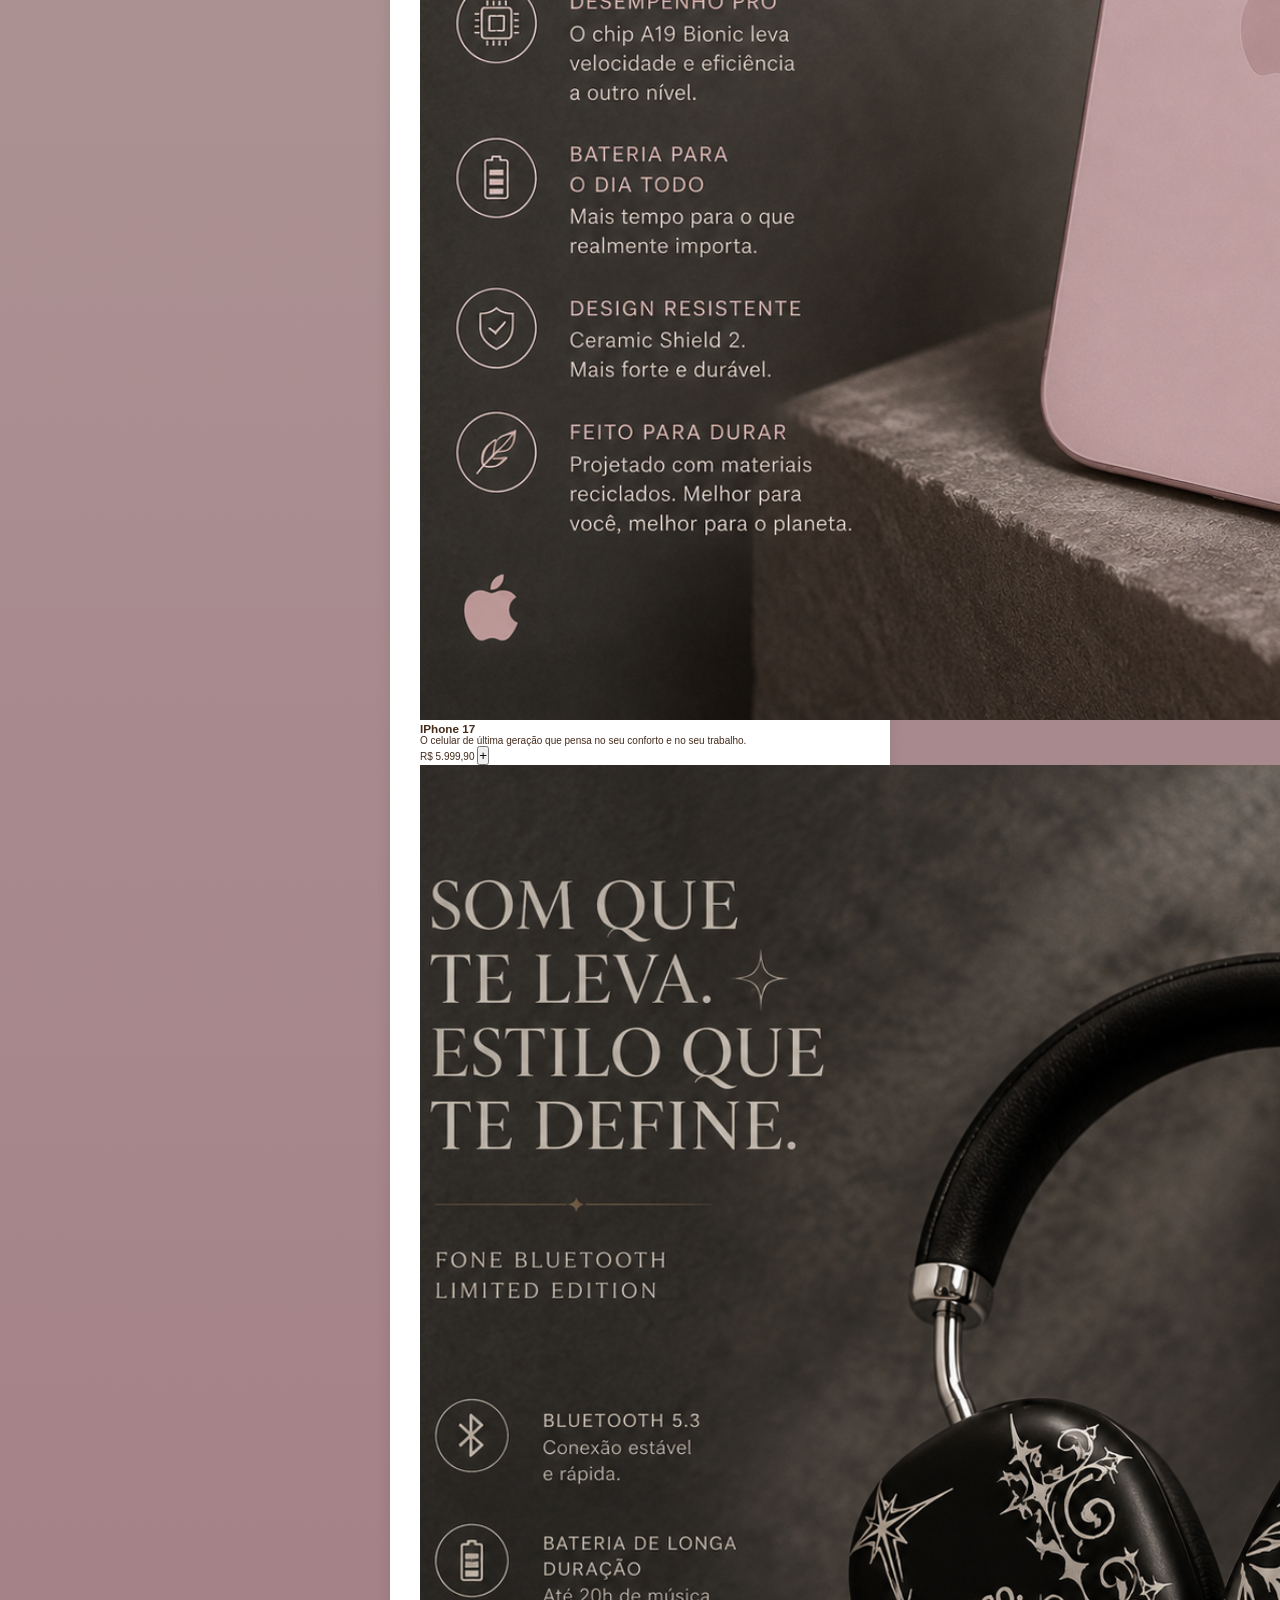
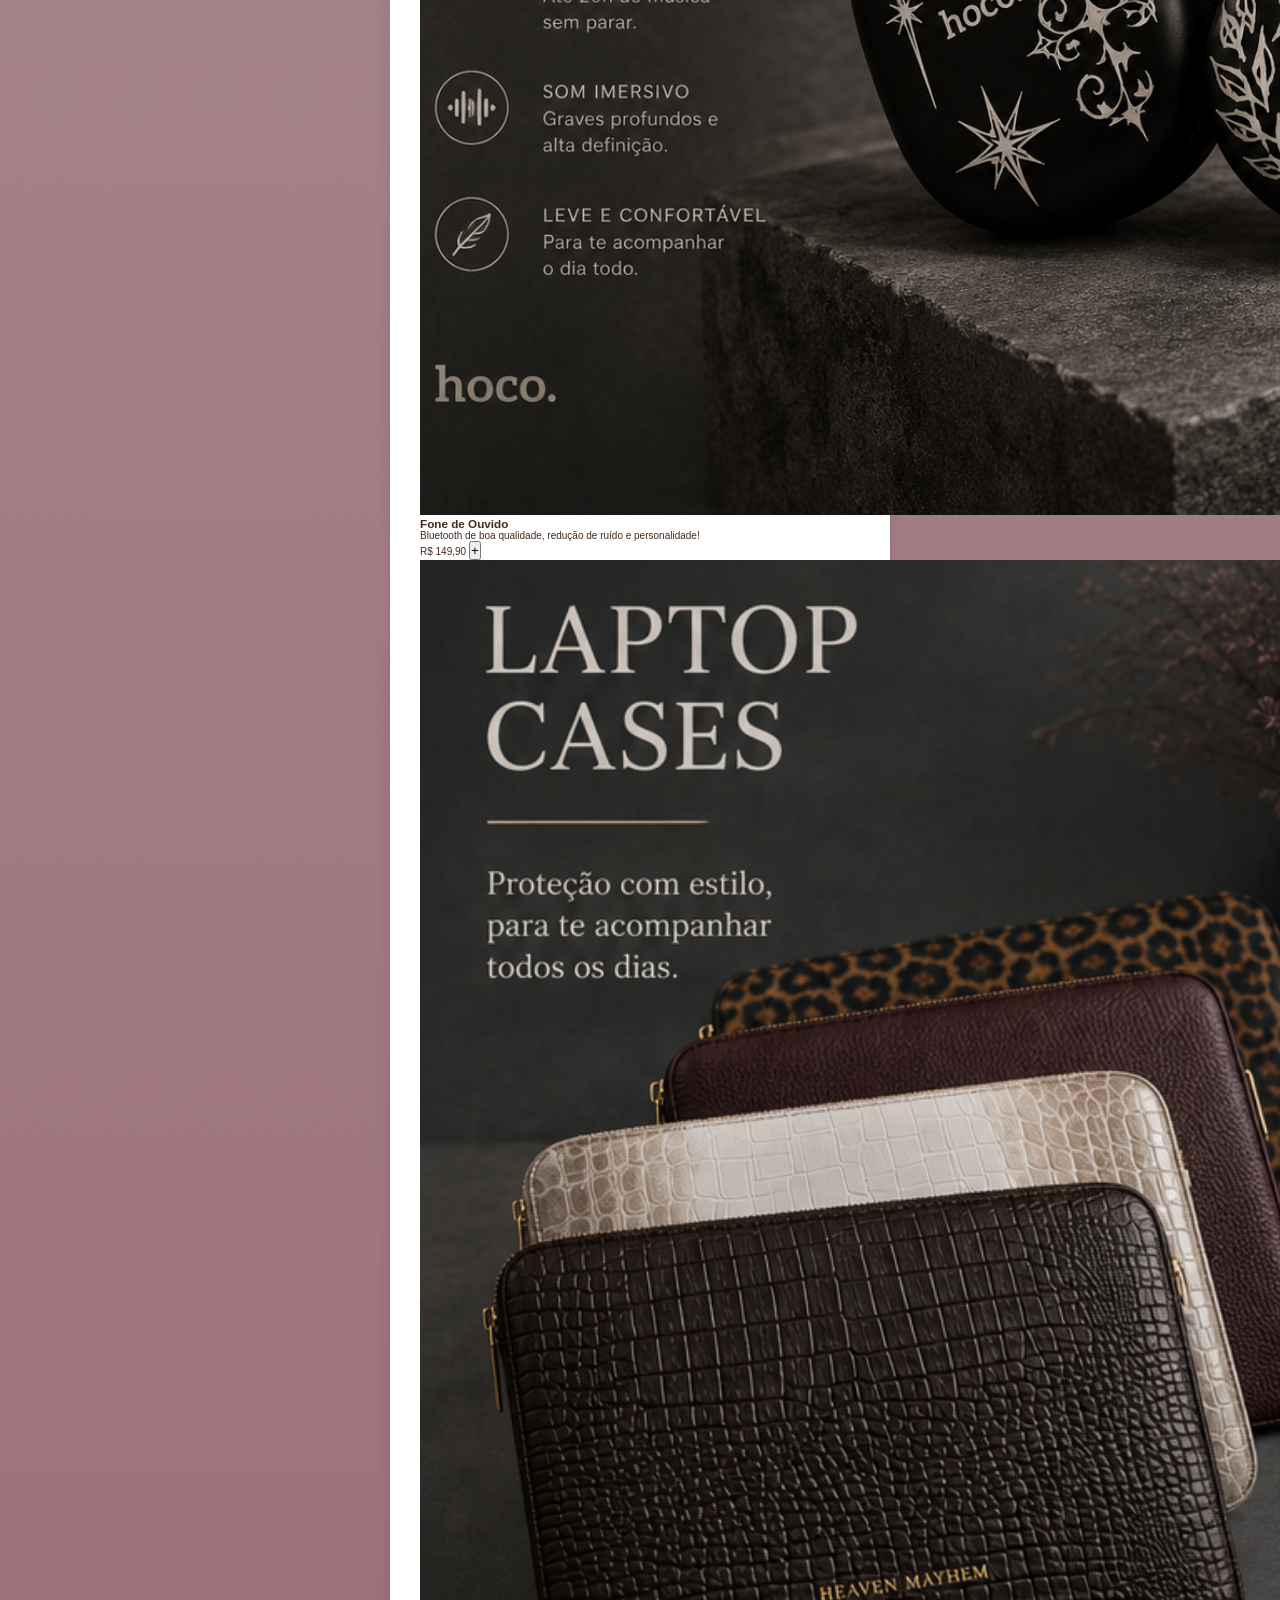
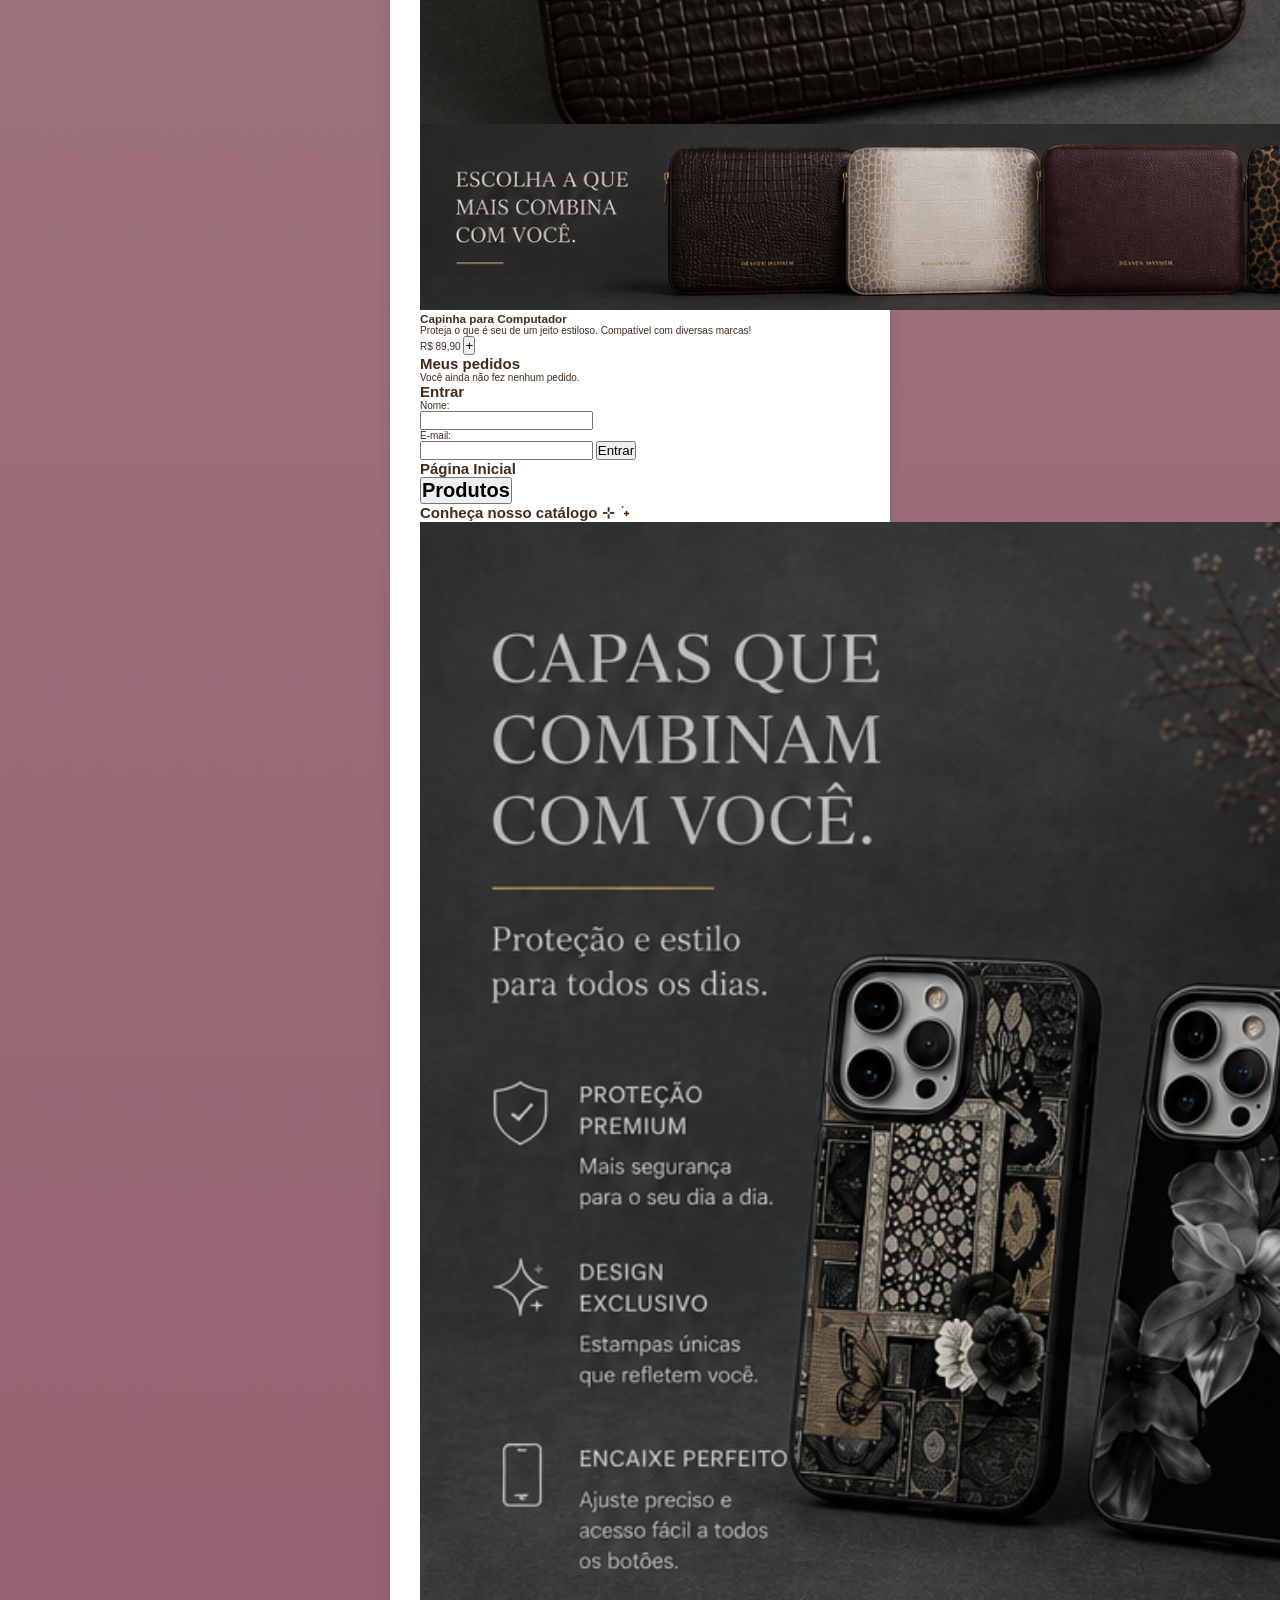
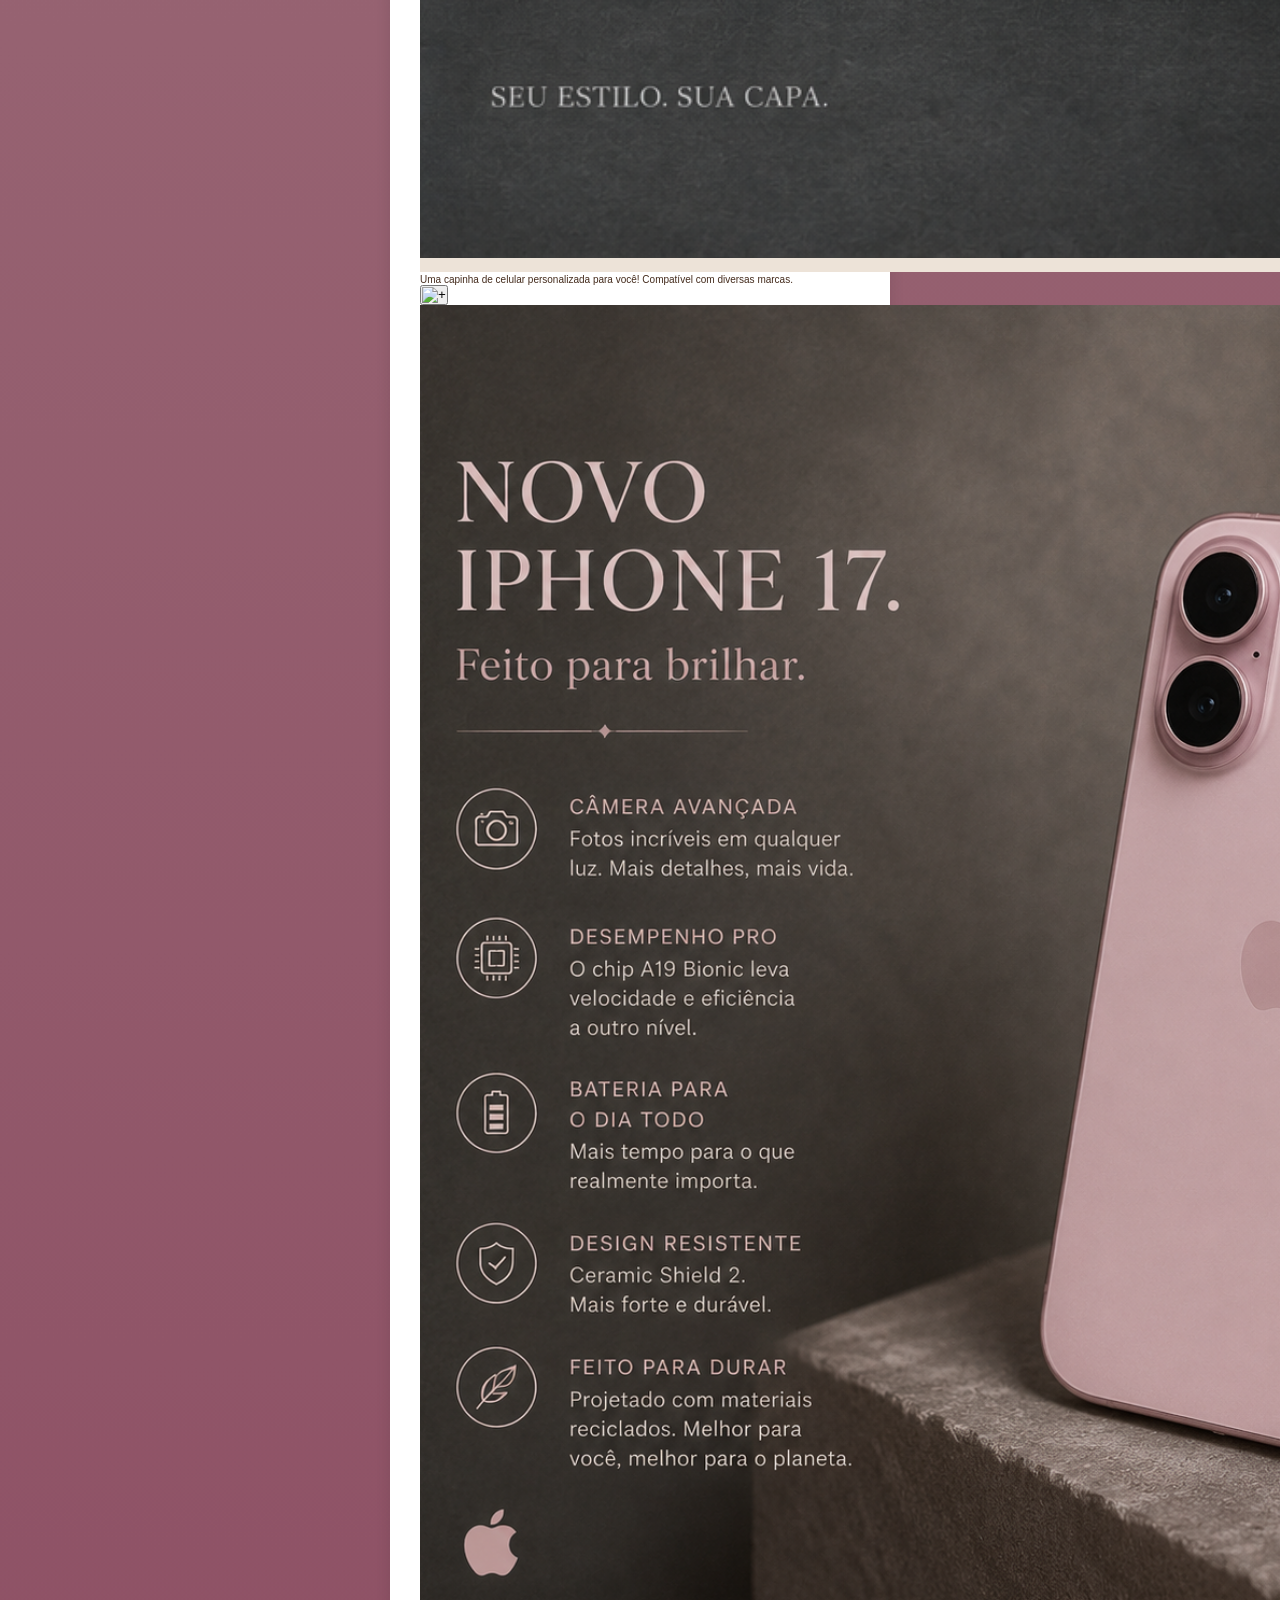
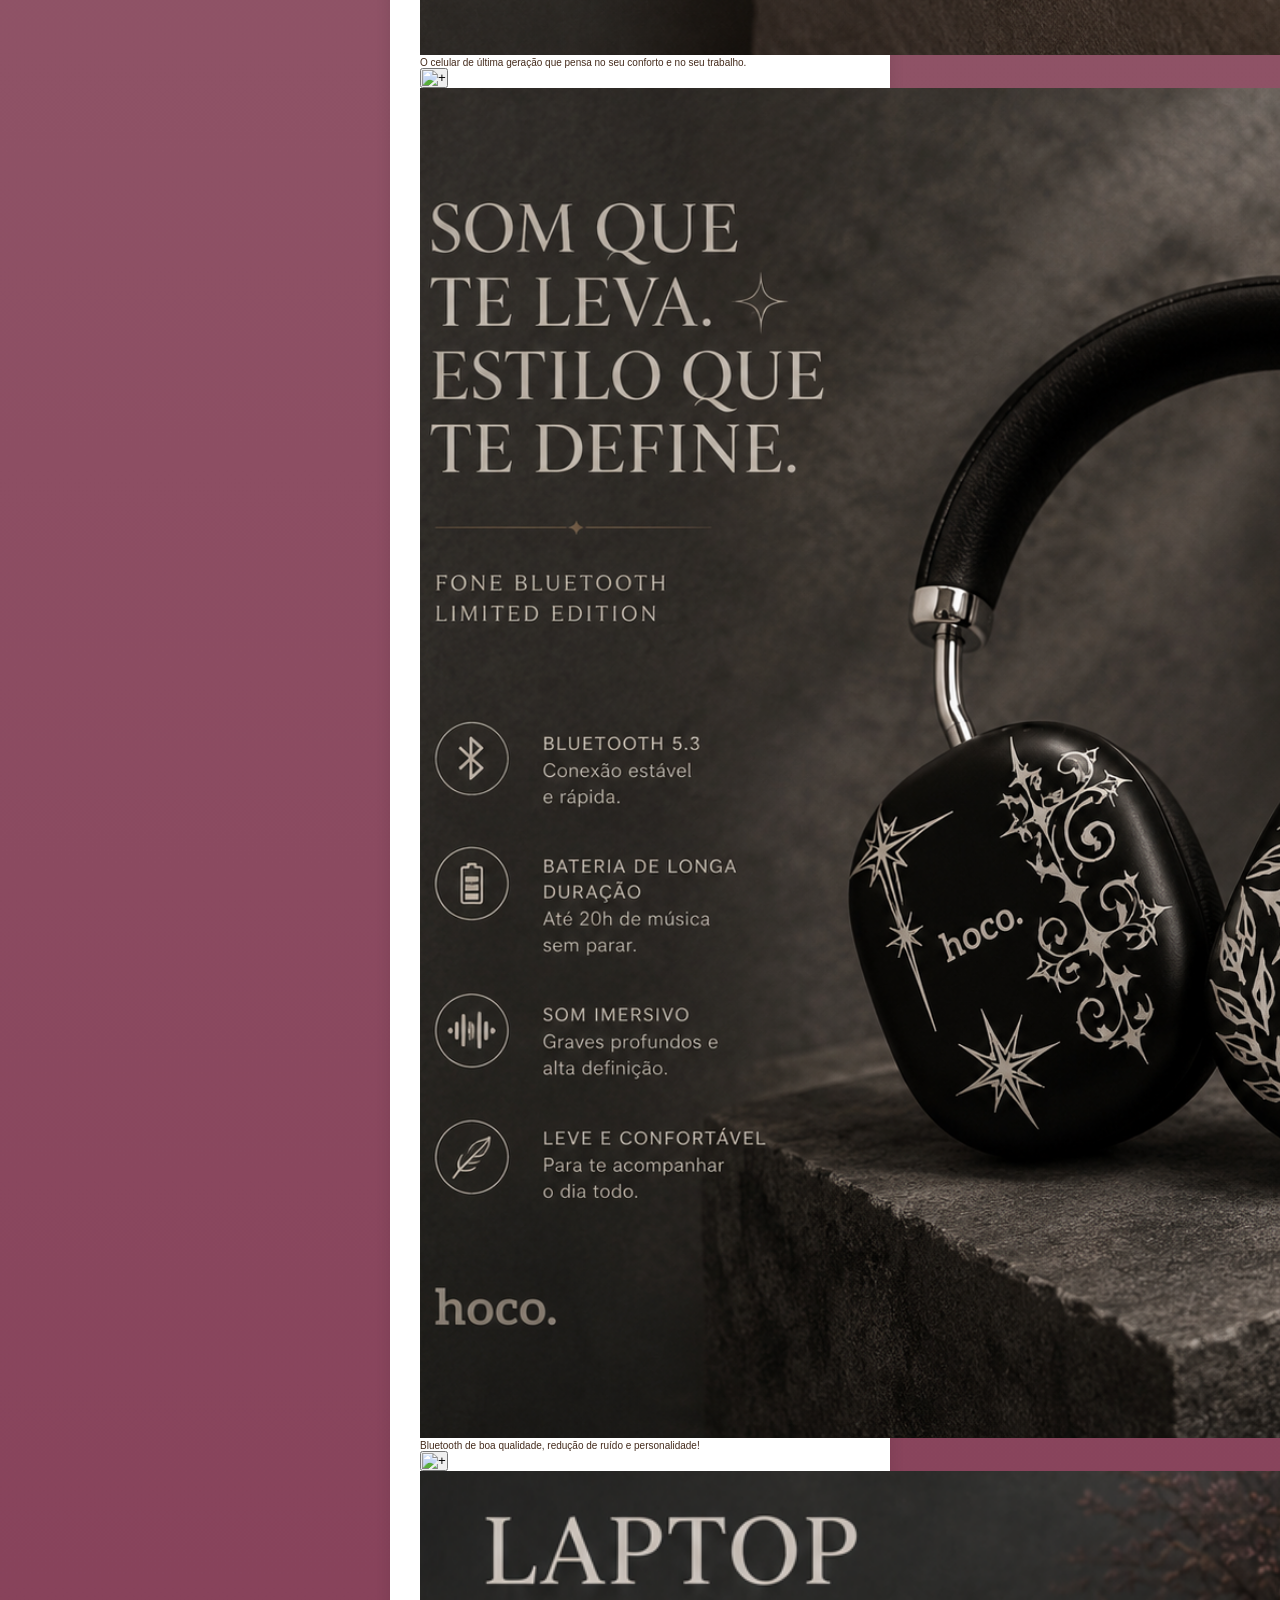
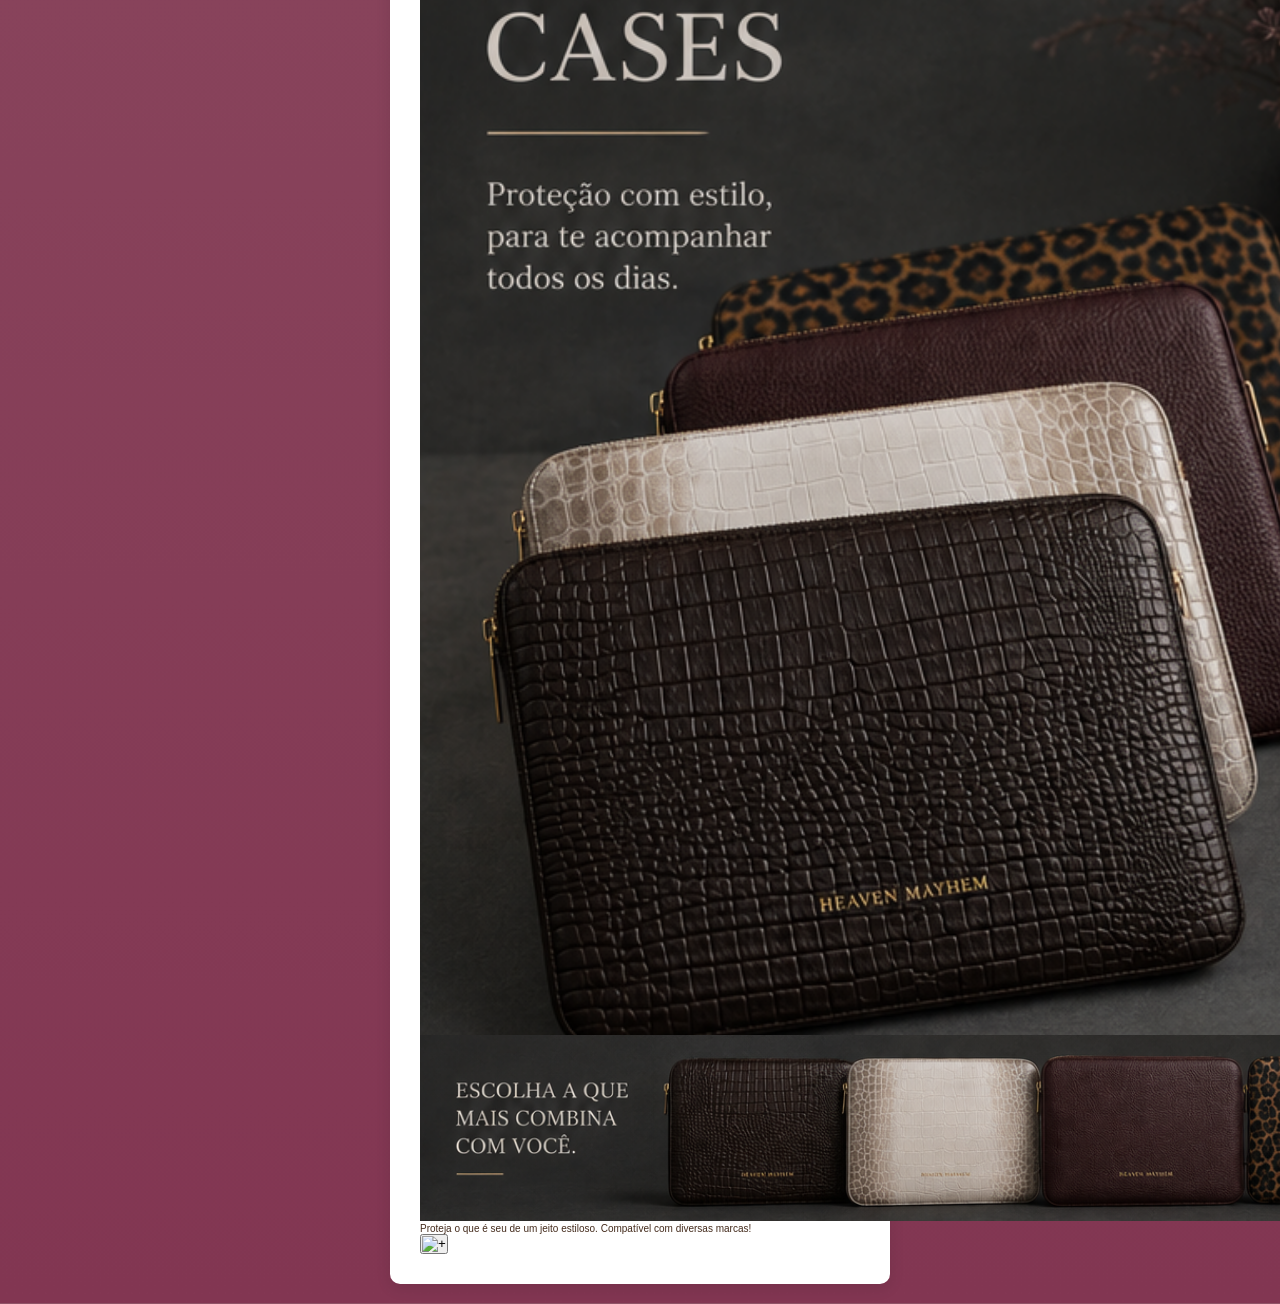
==== commit 3f334376: "Projeto final" ====
--- a/main.html
+++ b/main.html
@@ -6,10 +6,18 @@
     <title>Techstore Junior</title>
 
     <link rel="stylesheet" href="main.css">
+
 </head>
 <body>
     <div class="container">
         <h1>Pesquisar produtos</h1>
+
+    <link rel="stylesheet" href="https://cdn.jsdelivr.net/npm/swiper@11/swiper-bundle.min.css">
+</head>
+<body>
+    <div class="container">
+        <h1>Pesquisar produtos</h1> <!-- matheus, faz a barra de pesquisa funcional pf -->
+
 
         <input
             type="text"
@@ -18,10 +26,17 @@
         >
 
         <ul id="listaProdutos">
+
             <li onclick="irProduto('computador')">Capa para Laptop</li>
             <li onclick="irProduto('fone')">Fone de Ouvido Personalizado</li>
             <li onclick="irProduto('capinha')">Capinhas de Celular</li>
             <li onclick="irProduto('iphone')">IPhone 17</li>
+
+            <li>Capa para Laptop</li>
+            <li>Fone de Ouvido Personalizado</li>
+            <li>Capinhas de Celular</li>
+            <li>Celular</li>
+
         </ul>
 
         <p id="mensagem"></p>
@@ -51,13 +66,56 @@
         </div>
     </div>
 
+        <div class="carrinho">
+            <a href="sitecarrinho">
+                <img src="/img/CarrinhoPNG.png" alt="Carrinho de Compras">
+            </a>
+            <li>
+                <ul></ul>
+            </li>
+        </div>
+
+
         <a href="sitedoperfil">
             <img src="/img/usuário.jpg" alt="Usuário">
         </a>
+
+
+
+       <div class="swiper mySwiper">
+
+    <div class="swiper-wrapper">
+
+        <div class="swiper-slide">
+            <img src="img/Banner Logo Principal.png" alt="Logo Principal">
+        </div>
+
+        <div class="swiper-slide">
+            <img src="img/Banner Capinhas.png" alt="Capinhas">
+        </div>
+
+        <div class="swiper-slide">
+            <img src="img/Banner Celular.png" alt="Celular">
+        </div>
+
+        <div class="swiper-slide">
+            <img src="img/Banner Aproveite a Promo.png" alt="Promoção">
+        </div>
+
+    </div>
+
+    <div class="swiper-button-next"></div>
+    <div class="swiper-button-prev"></div>
+
+    <div class="swiper-pagination"></div>
+
+</div>
+
         <h1>Techstore Junior</h1>
         <h4>Be a Virtual Diva</h4>
         <nav>
             <button>
+
             <a href=main.html>
                 Página Inicial
             </a>
@@ -168,6 +226,49 @@
     <button type="submit">Entrar</button>
 </form>
 
+            <h2>Página Inicial <a href="linklinklink"></a></h2>
+            </button>
+            <button>
+                <h2>Produtos <a href=#products></a></h2>
+            </button>
+        </nav>
+    </header>
+    <div class="products">
+        <h2>Conheça nosso catálogo ⊹ ࣪ ˖</h2>
+        
+        <div class="product">
+                <div class="produto1">
+                    <img src="/img/phone case.png" alt="Capinha Celular">
+                    <p>Uma capinha de celular personalizada para você! Compatível com diversas marcas.</p>
+                    <button type="button" onclick="">
+                        <img src="" alt="+">
+                    </button>
+                </div>
+                <div class="produto2">
+                    <img src="/img/i17.png" alt="Iphone 17">
+                    <p>O celular de última geração que pensa no seu conforto e no seu trabalho.</p>
+                    <button type="button" onclick="">
+                        <img src="" alt="+">
+                    </button>
+                </div>
+                <div class="produto3">
+                    <img src="/img/person.headphones.png" alt="Fone de Ouvido">
+                    <p>Bluetooth de boa qualidade, redução de ruído e personalidade!</p>
+                    <button type="button" onclick="">
+                        <img src="" alt="+">
+                    </button>
+                </div>
+                <div class="produto4">
+                    <img src="/img/laptopcase.png" alt="Capinha Computador">
+                    <p>Proteja o que é seu de um jeito estiloso. Compatível com diversas marcas!</p>
+                    <button type="button" onclick="">
+                        <img src="" alt="+">
+                    </button>
+                </div>
+        </div>
+        
+    </div>
+
     <script src="main.js"></script>
 
 </body>
--- a/main.css
+++ b/main.css
@@ -37,14 +37,15 @@
     box-shadow: 0 4px 20px rgba(130, 54, 82, 0.2);
 }
 
-.logo {
+.logo{
     font-size: 3.8rem;
     font-weight: bold;
     color: white;
     letter-spacing: 1px;
-}
-
-.carrinho img {
+
+}
+
+.carrinho img{
     width: 6rem;
     border-radius: 50%;
     transition: 0.3s;
@@ -58,7 +59,59 @@
     transition: 0.3s;
 }
 
-h1 {
+
+.title{
+    display: flex;
+    align-items: center;
+    justify-content: center;
+    gap: 2rem;
+    margin: 5rem 0 3rem;
+}
+
+.title h3{
+    font-size: 3.5rem;
+    color: #823652;
+    text-shadow: 0 3px 10px rgba(173, 40, 49, 0.15);
+}
+
+.title img{
+    width: 6rem;
+    border-radius: 50%;
+}
+
+
+.swiper {
+    width: 100%;
+    height: 400px;
+    overflow: hidden;
+}
+
+.swiper-wrapper {
+    display: flex;
+}
+
+.swiper-slide {
+    display: flex;
+    justify-content: center;
+    align-items: center;
+    flex-shrink: 0;
+}
+
+.swiper-slide img {
+    width: 100%;
+    height: 350px;
+    object-fit: contain;
+}
+
+.swiper-button-next,
+.swiper-button-prev {
+    color: #442b1c;
+}
+
+.swiper-pagination-bullet {
+    background: #442b1c;
+}
+ h1 {
     text-align: center;
     margin-bottom: 20px;
 }
@@ -68,7 +121,10 @@
 }
 
 
+
 /* barra de pesquisa */
+
+
 
 .container {
     max-width: 500px;
@@ -79,6 +135,13 @@
     box-shadow: 0 4px 15px rgba(0, 0, 0, 0.1);
 }
 
+
+h1 {
+    text-align: center;
+    margin-bottom: 20px;
+}
+
+
 #barraPesquisa {
     width: 100%;
     padding: 12px;
@@ -96,6 +159,10 @@
 #listaProdutos {
     list-style: none;
     display: none;
+
+    /* Esconde a lista inicialmente */
+    display: none;
+
     margin-top: 5px;
     border: 1px solid #ddd;
     border-radius: 6px;
@@ -225,4 +292,8 @@
 
 #itensCarrinho {
     margin-bottom: 20px;
+=======
+#listaProdutos {
+    display: none;
+>>>>>>> 7367b785b42136dccedc017bede9cecda0b35d1f
 }
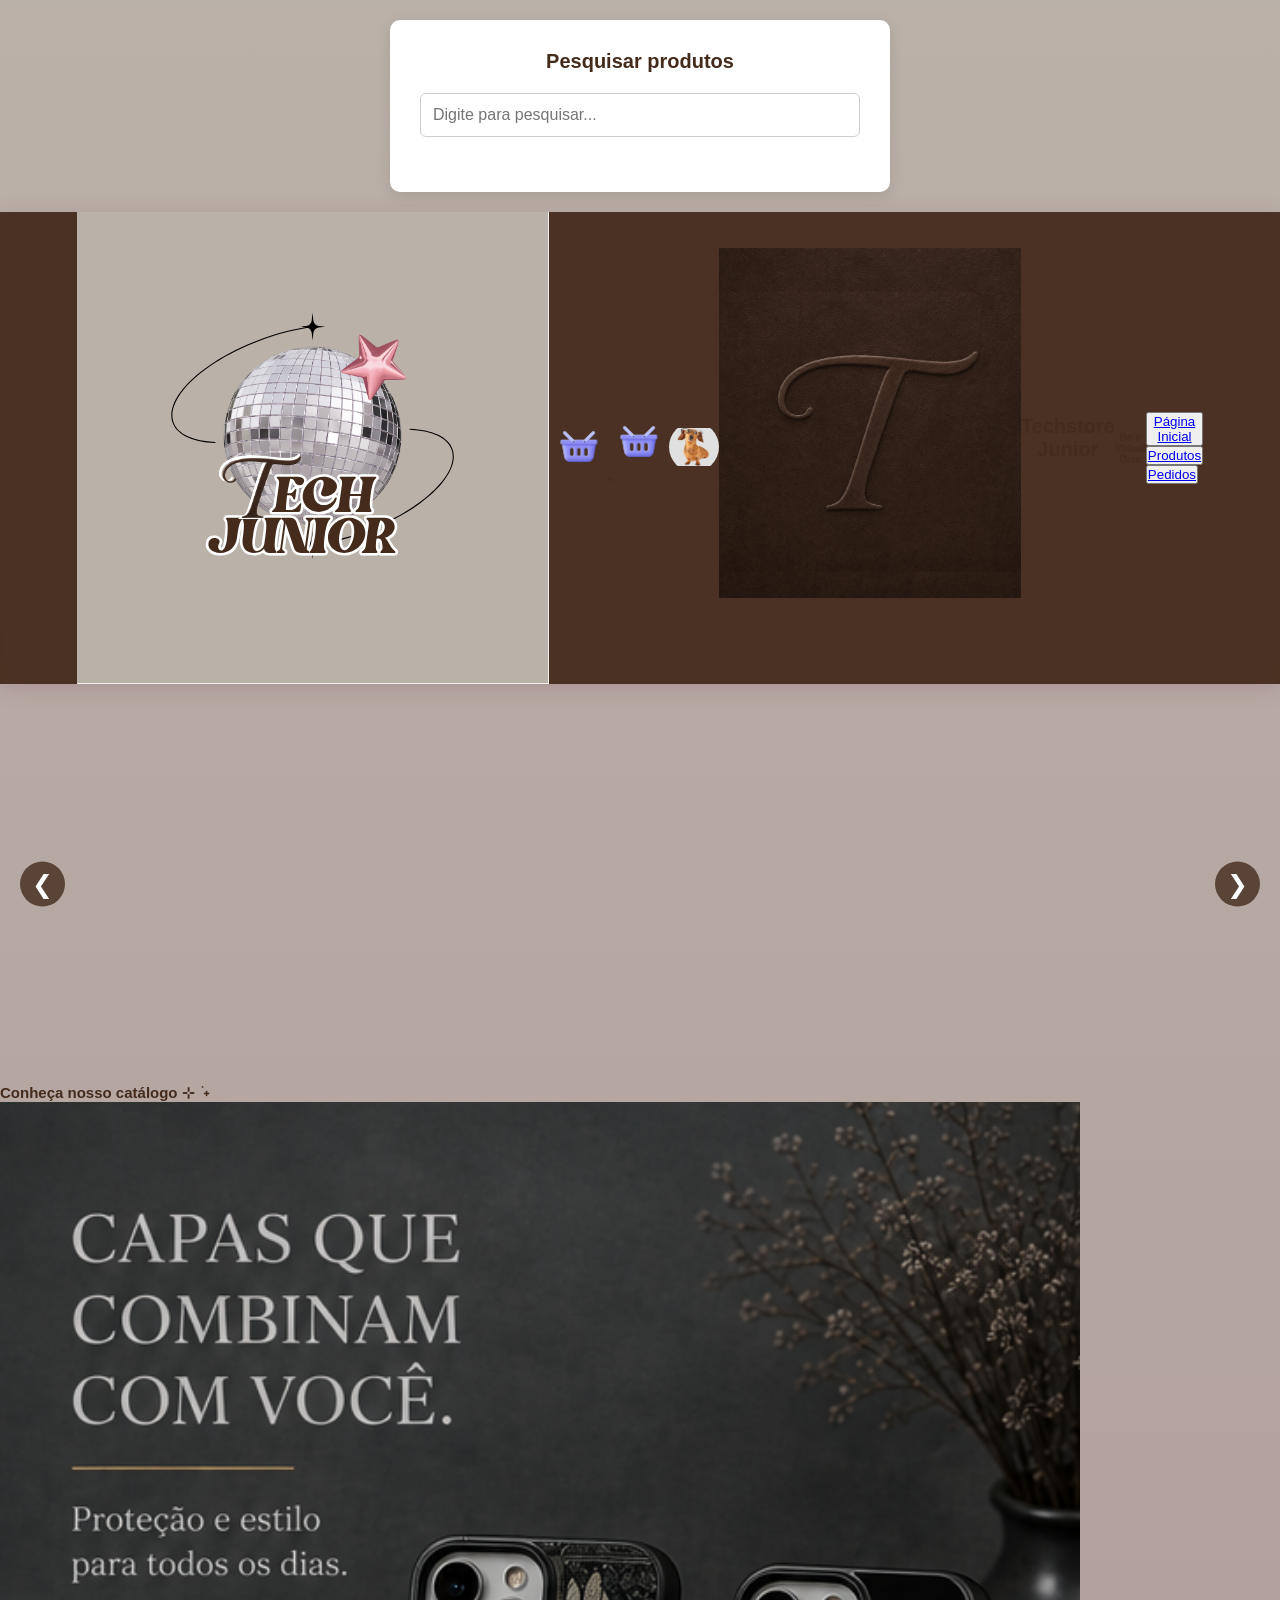
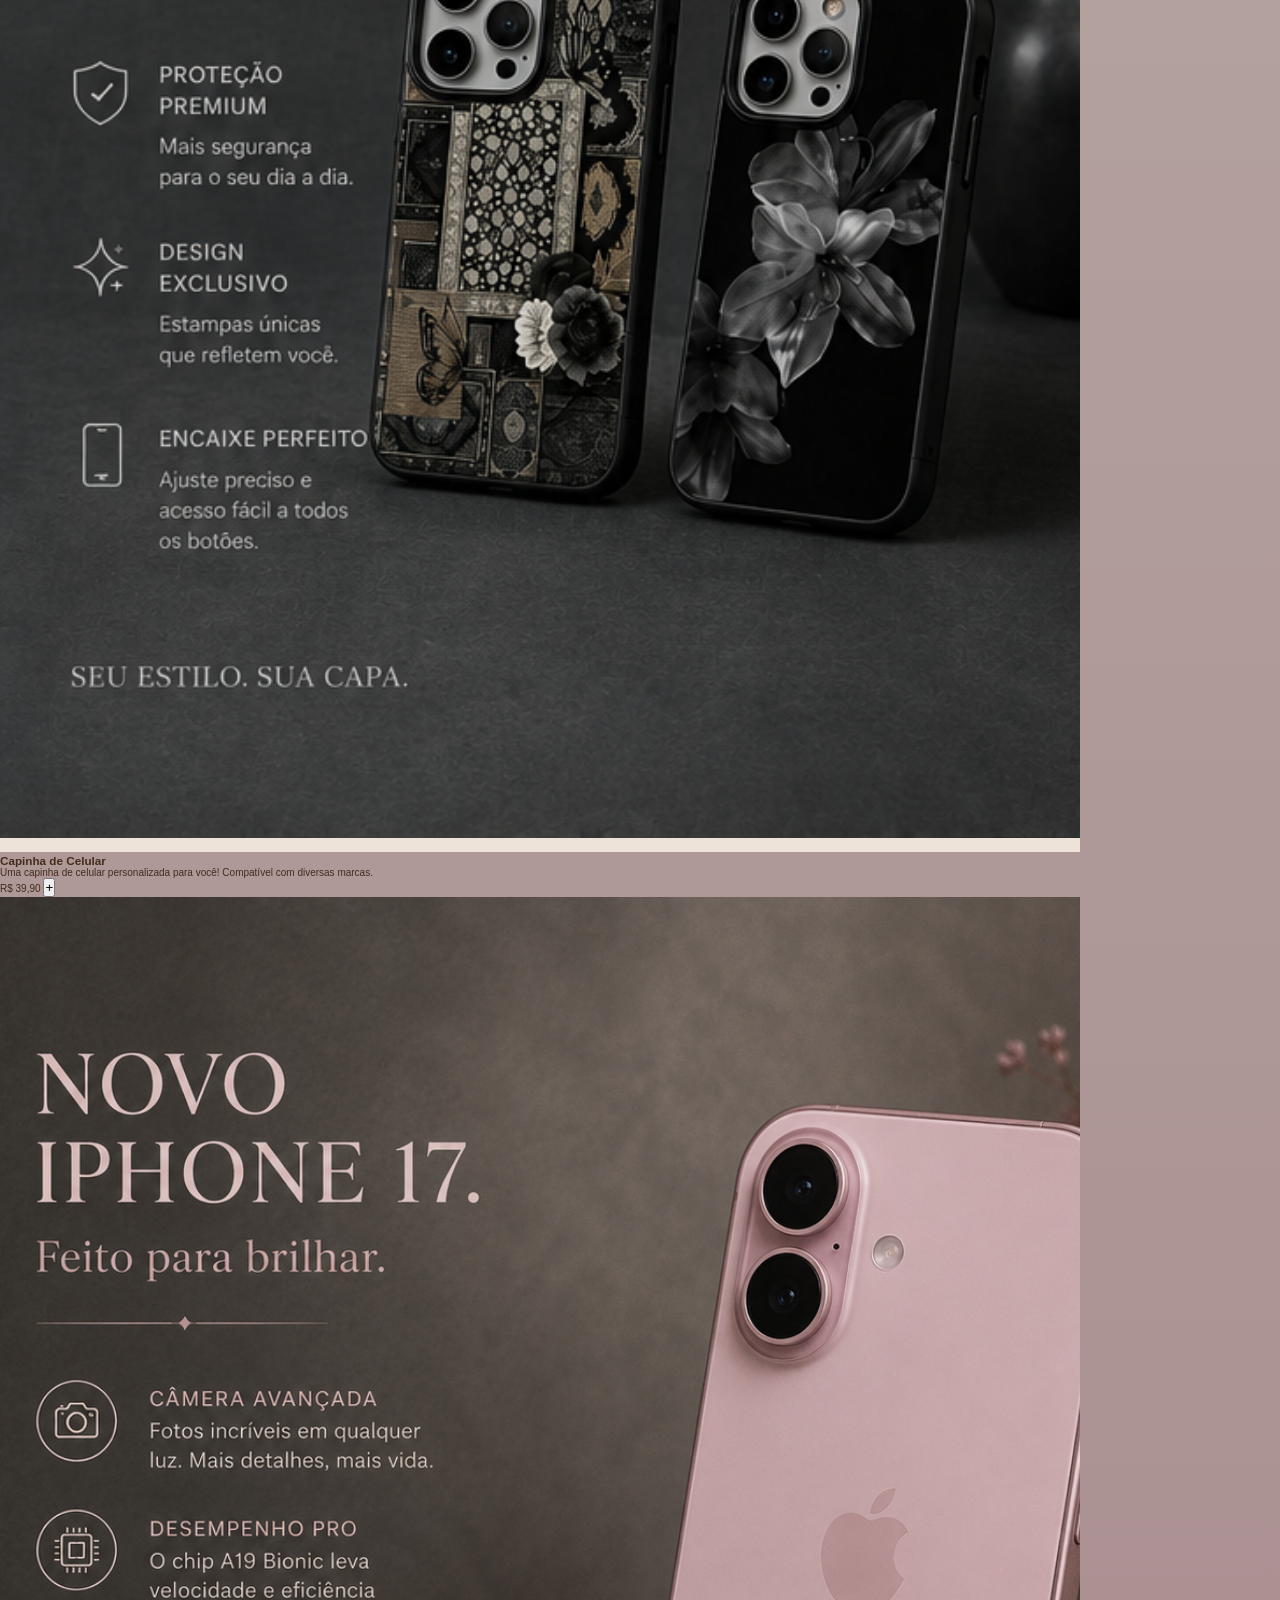
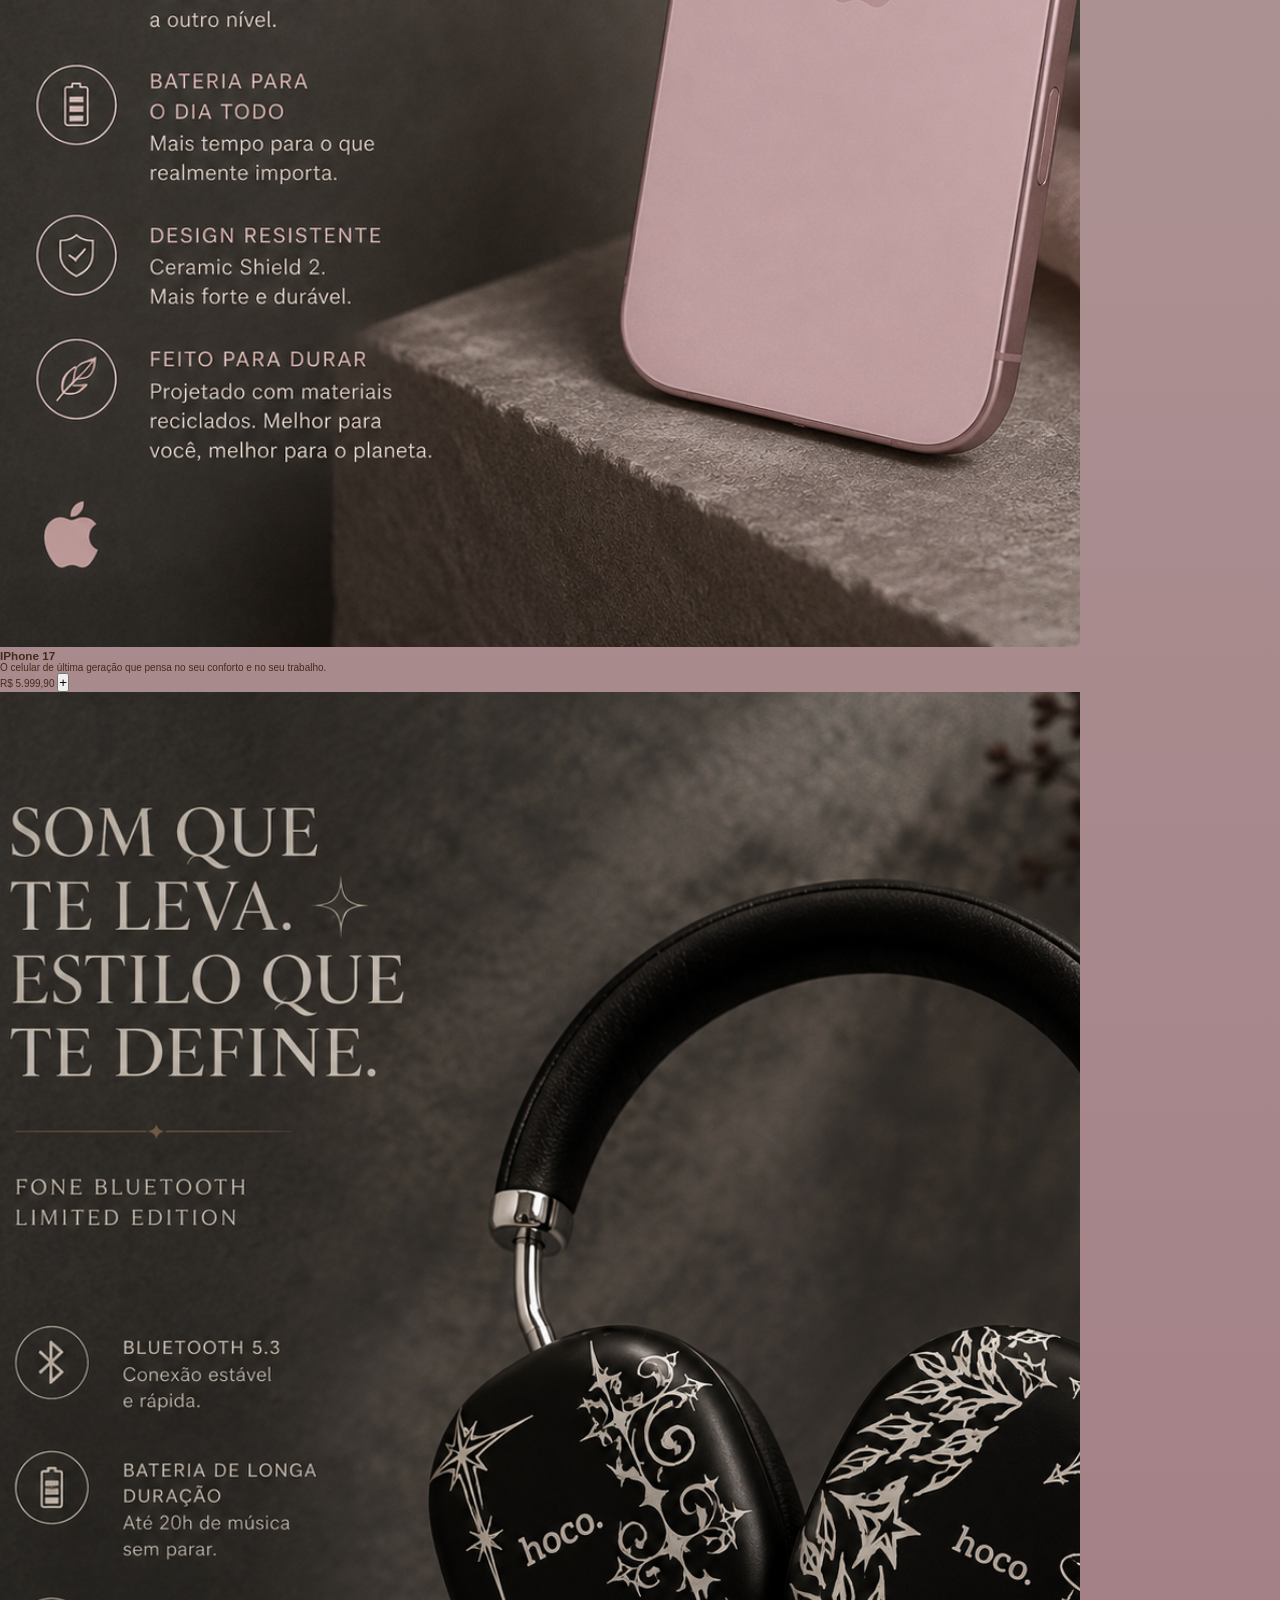
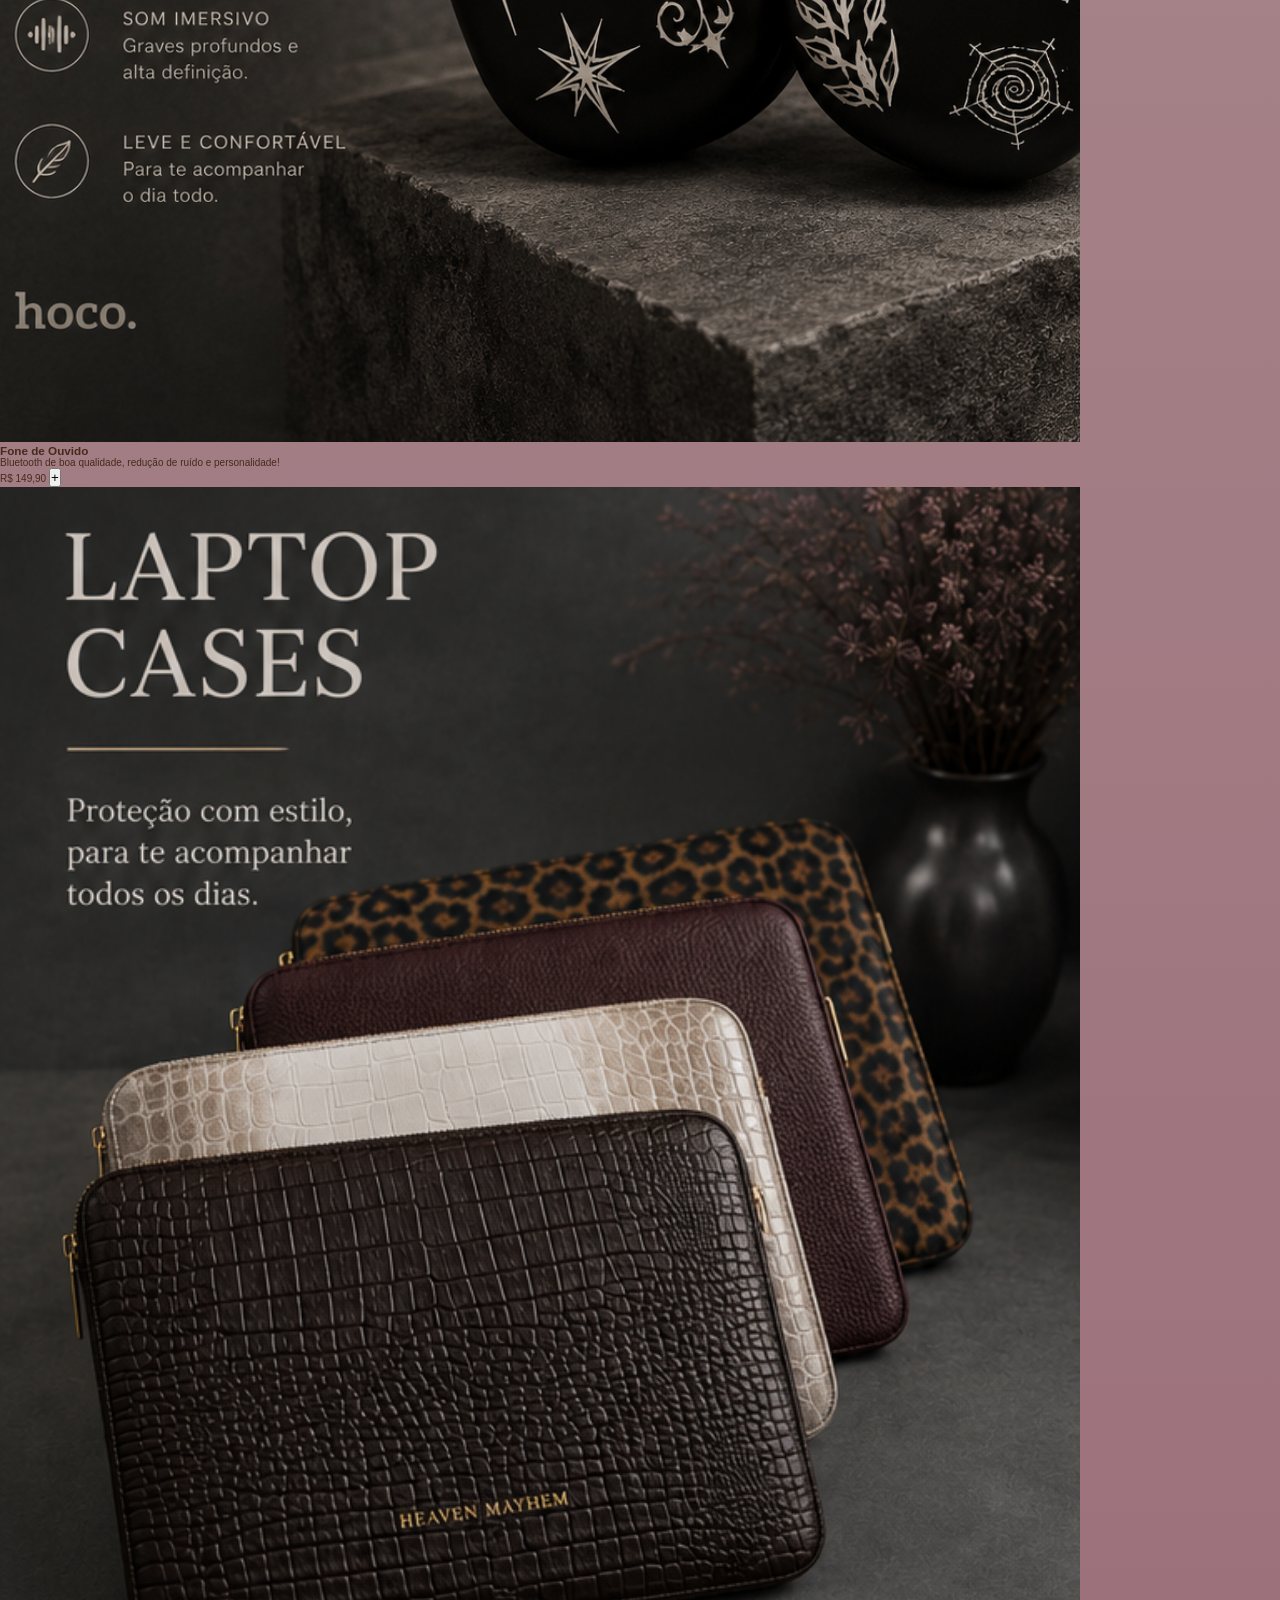
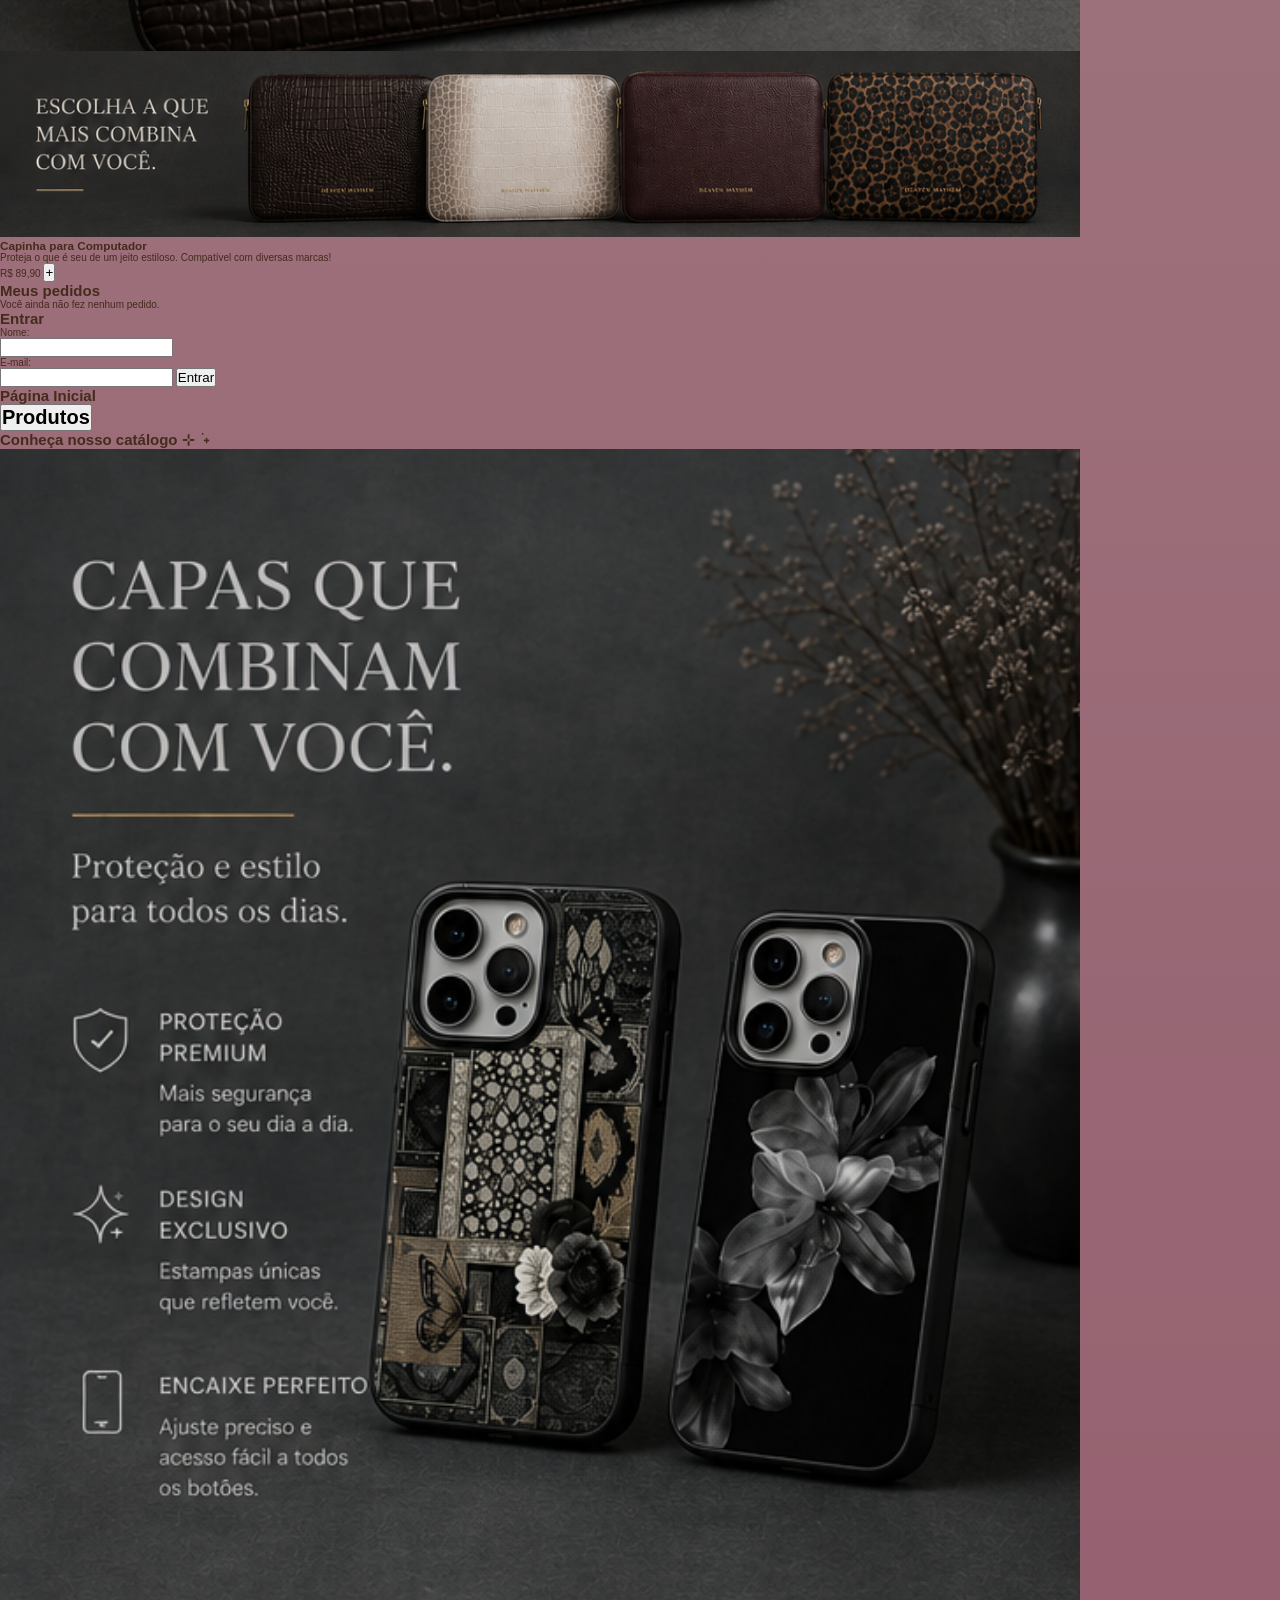
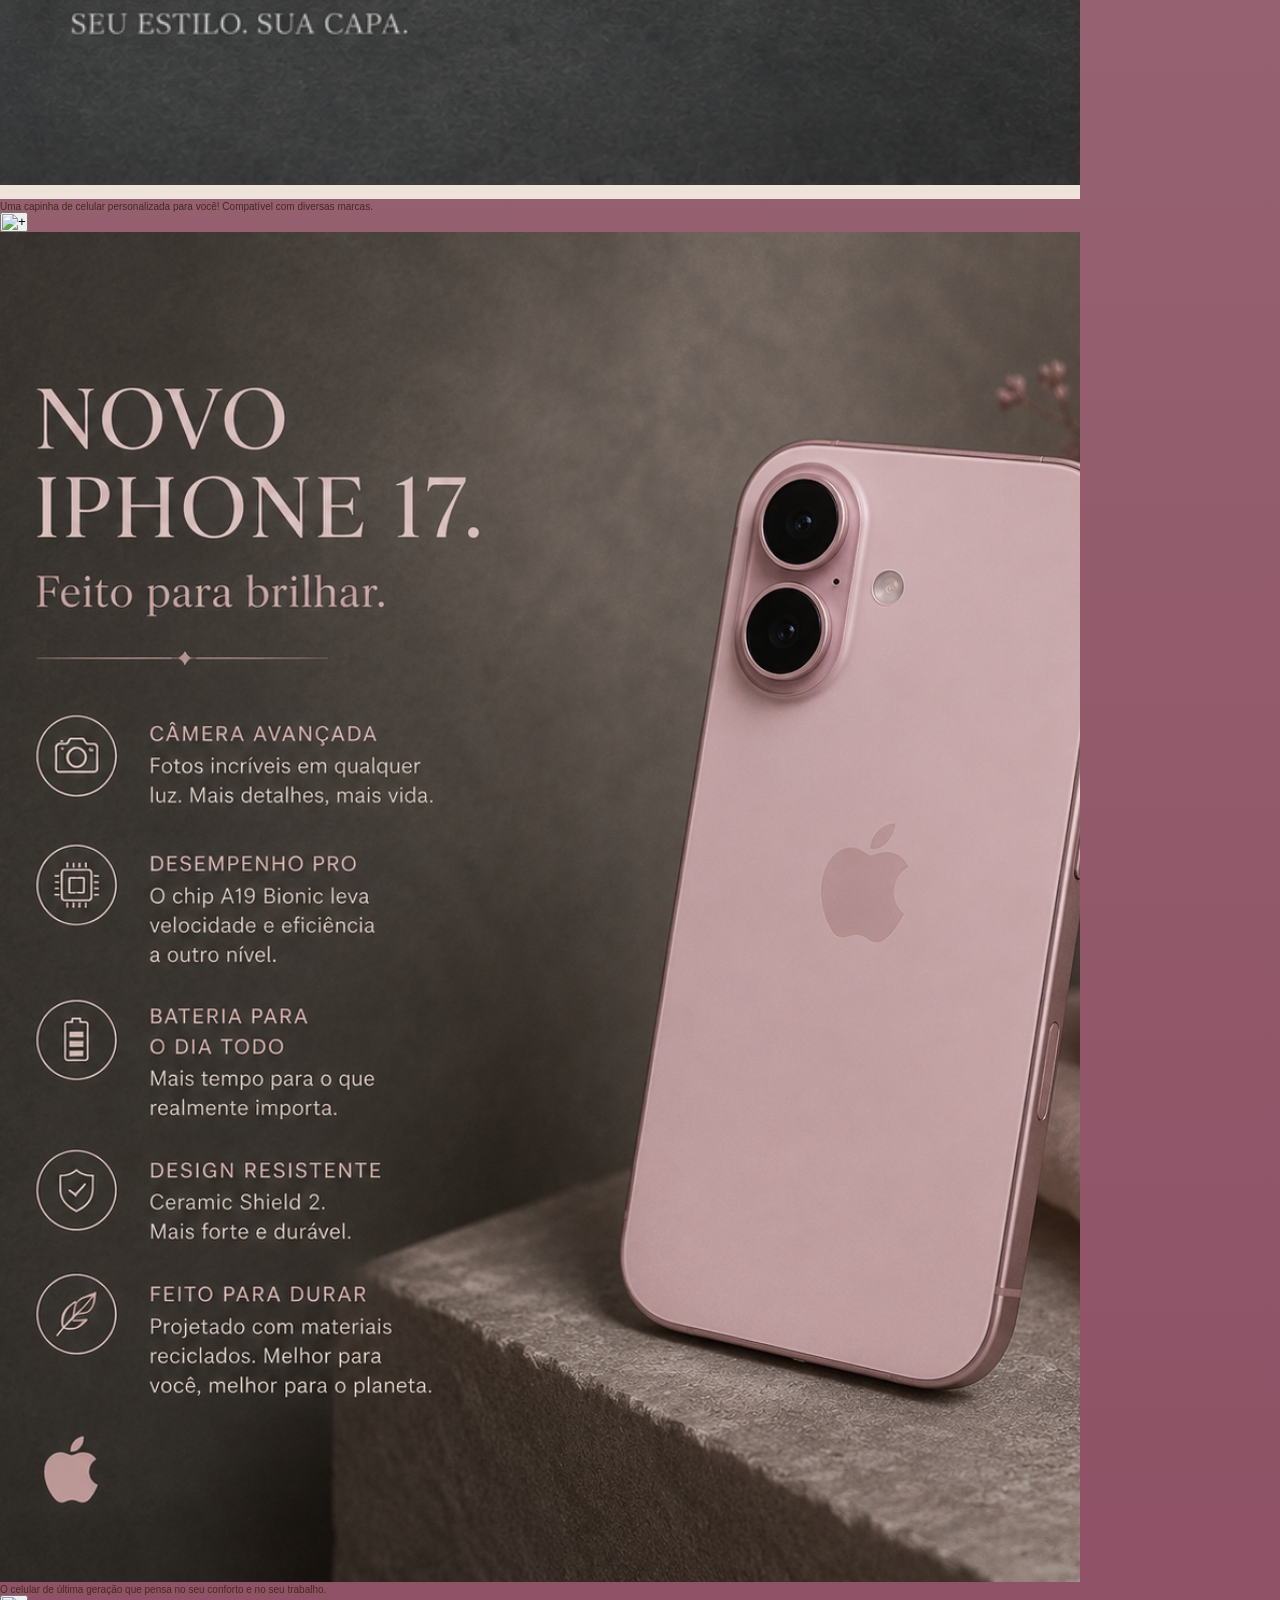
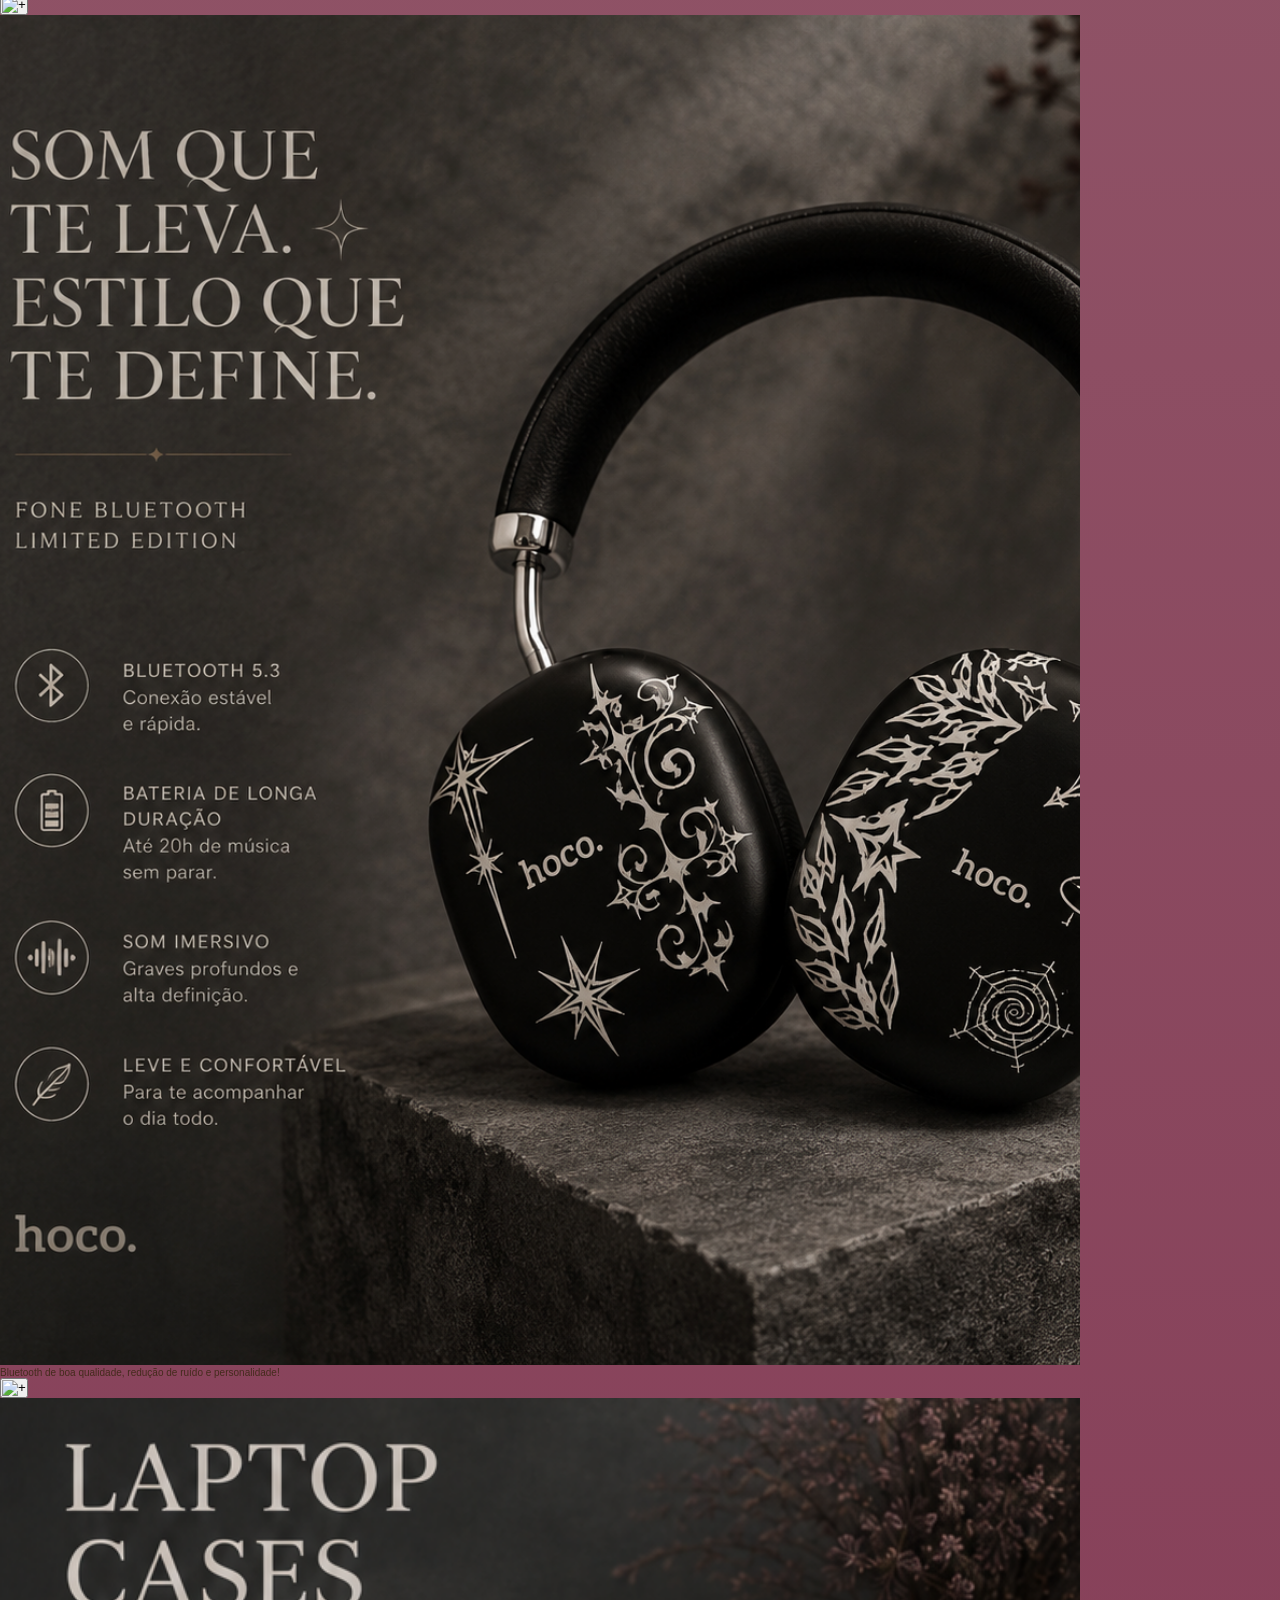
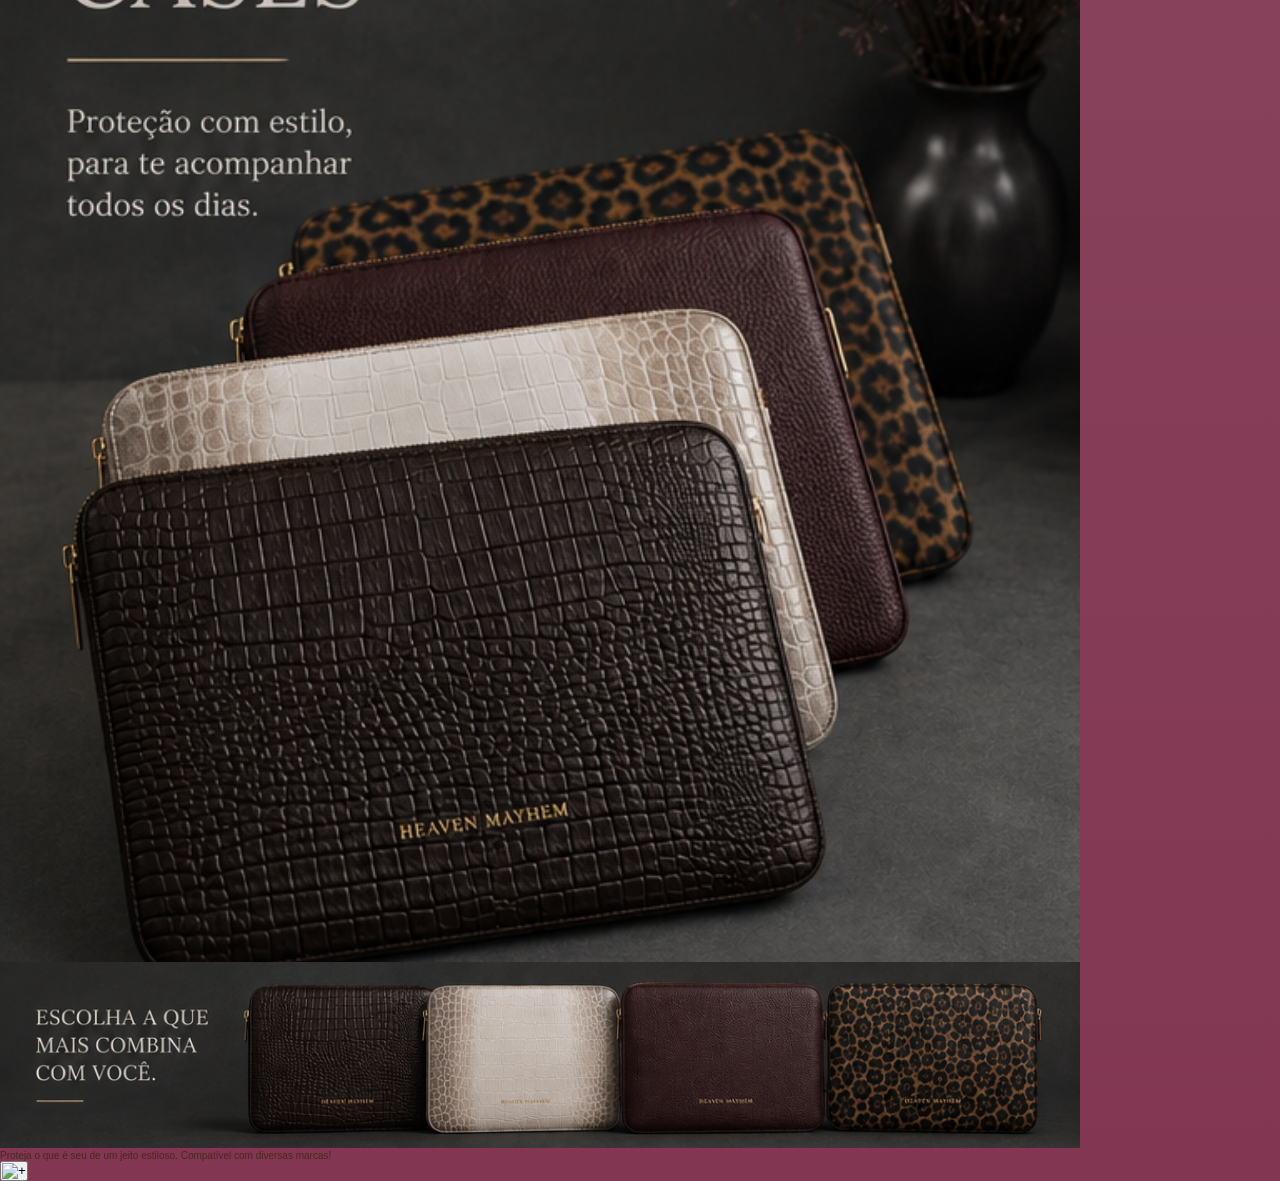
==== commit 1e12978a: "concertando erros" ====
--- a/main.html
+++ b/main.html
@@ -11,13 +11,6 @@
 <body>
     <div class="container">
         <h1>Pesquisar produtos</h1>
-
-    <link rel="stylesheet" href="https://cdn.jsdelivr.net/npm/swiper@11/swiper-bundle.min.css">
-</head>
-<body>
-    <div class="container">
-        <h1>Pesquisar produtos</h1> <!-- matheus, faz a barra de pesquisa funcional pf -->
-
 
         <input
             type="text"
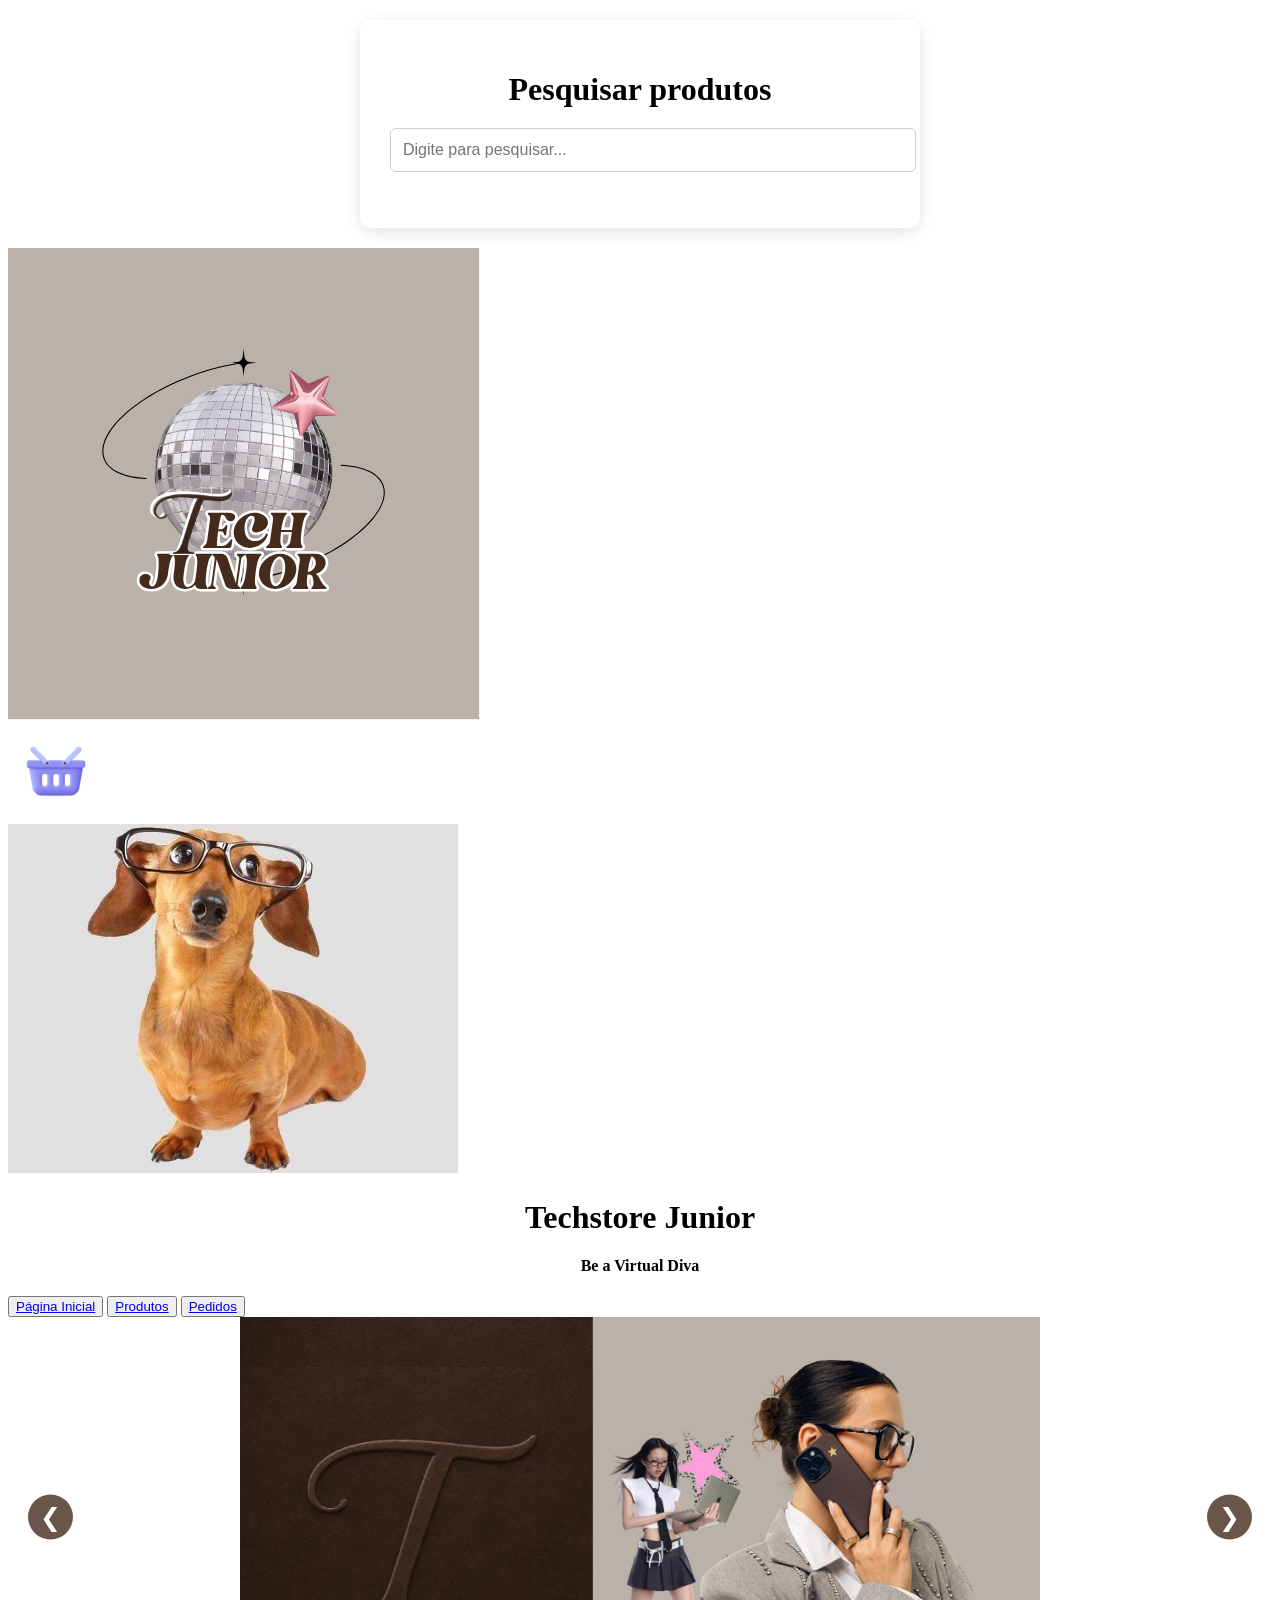
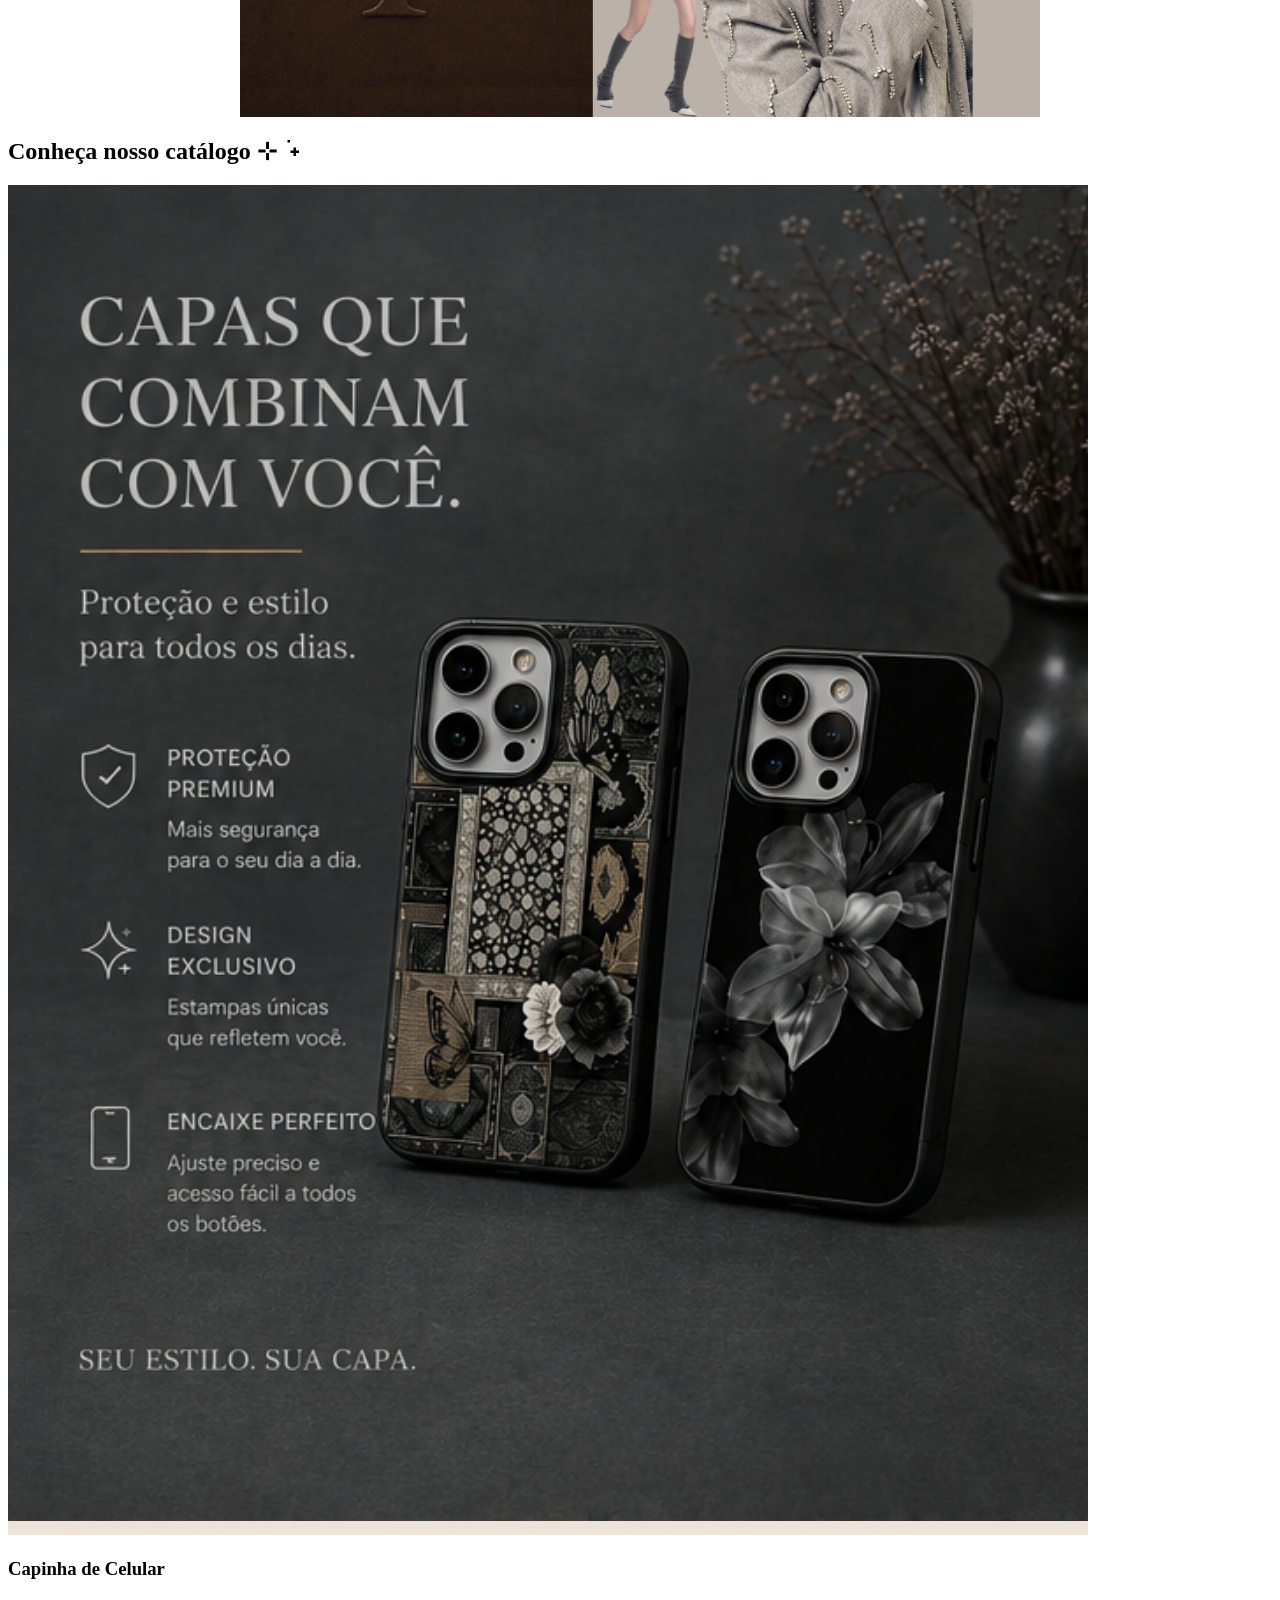
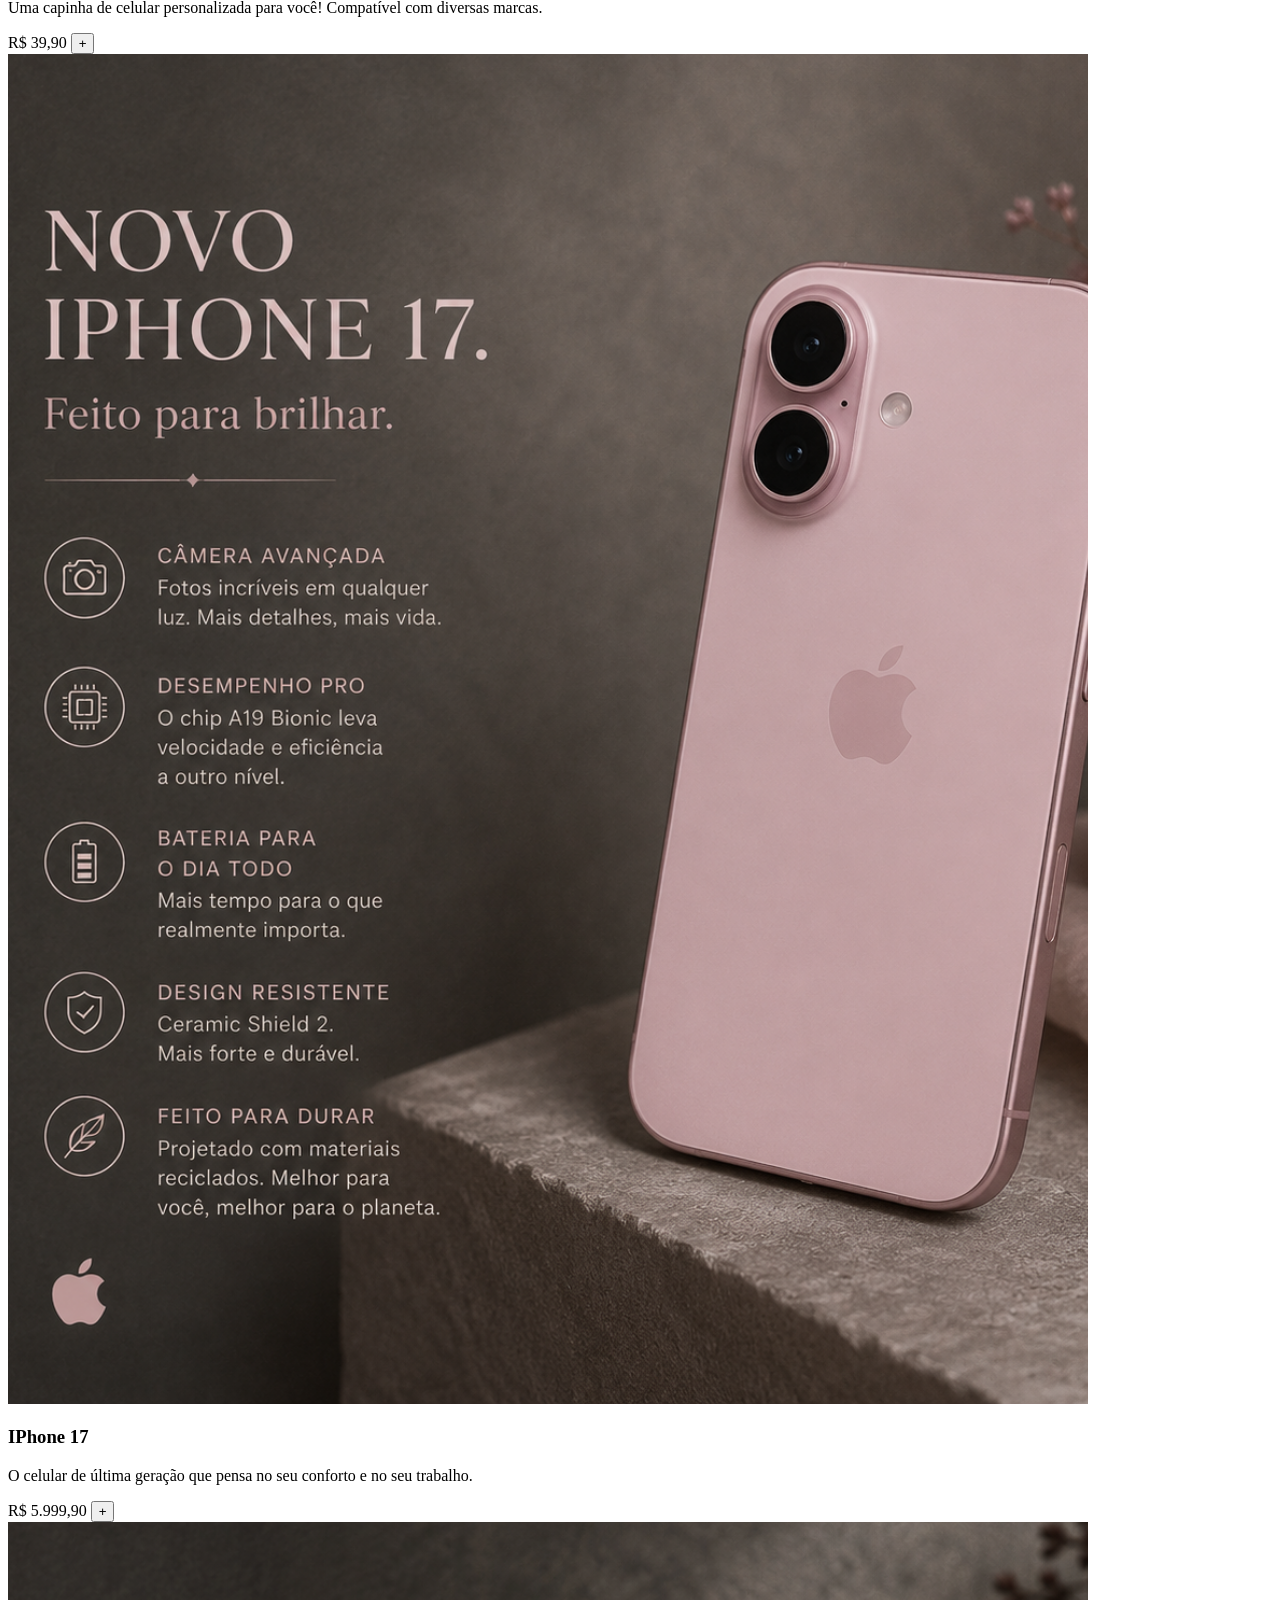
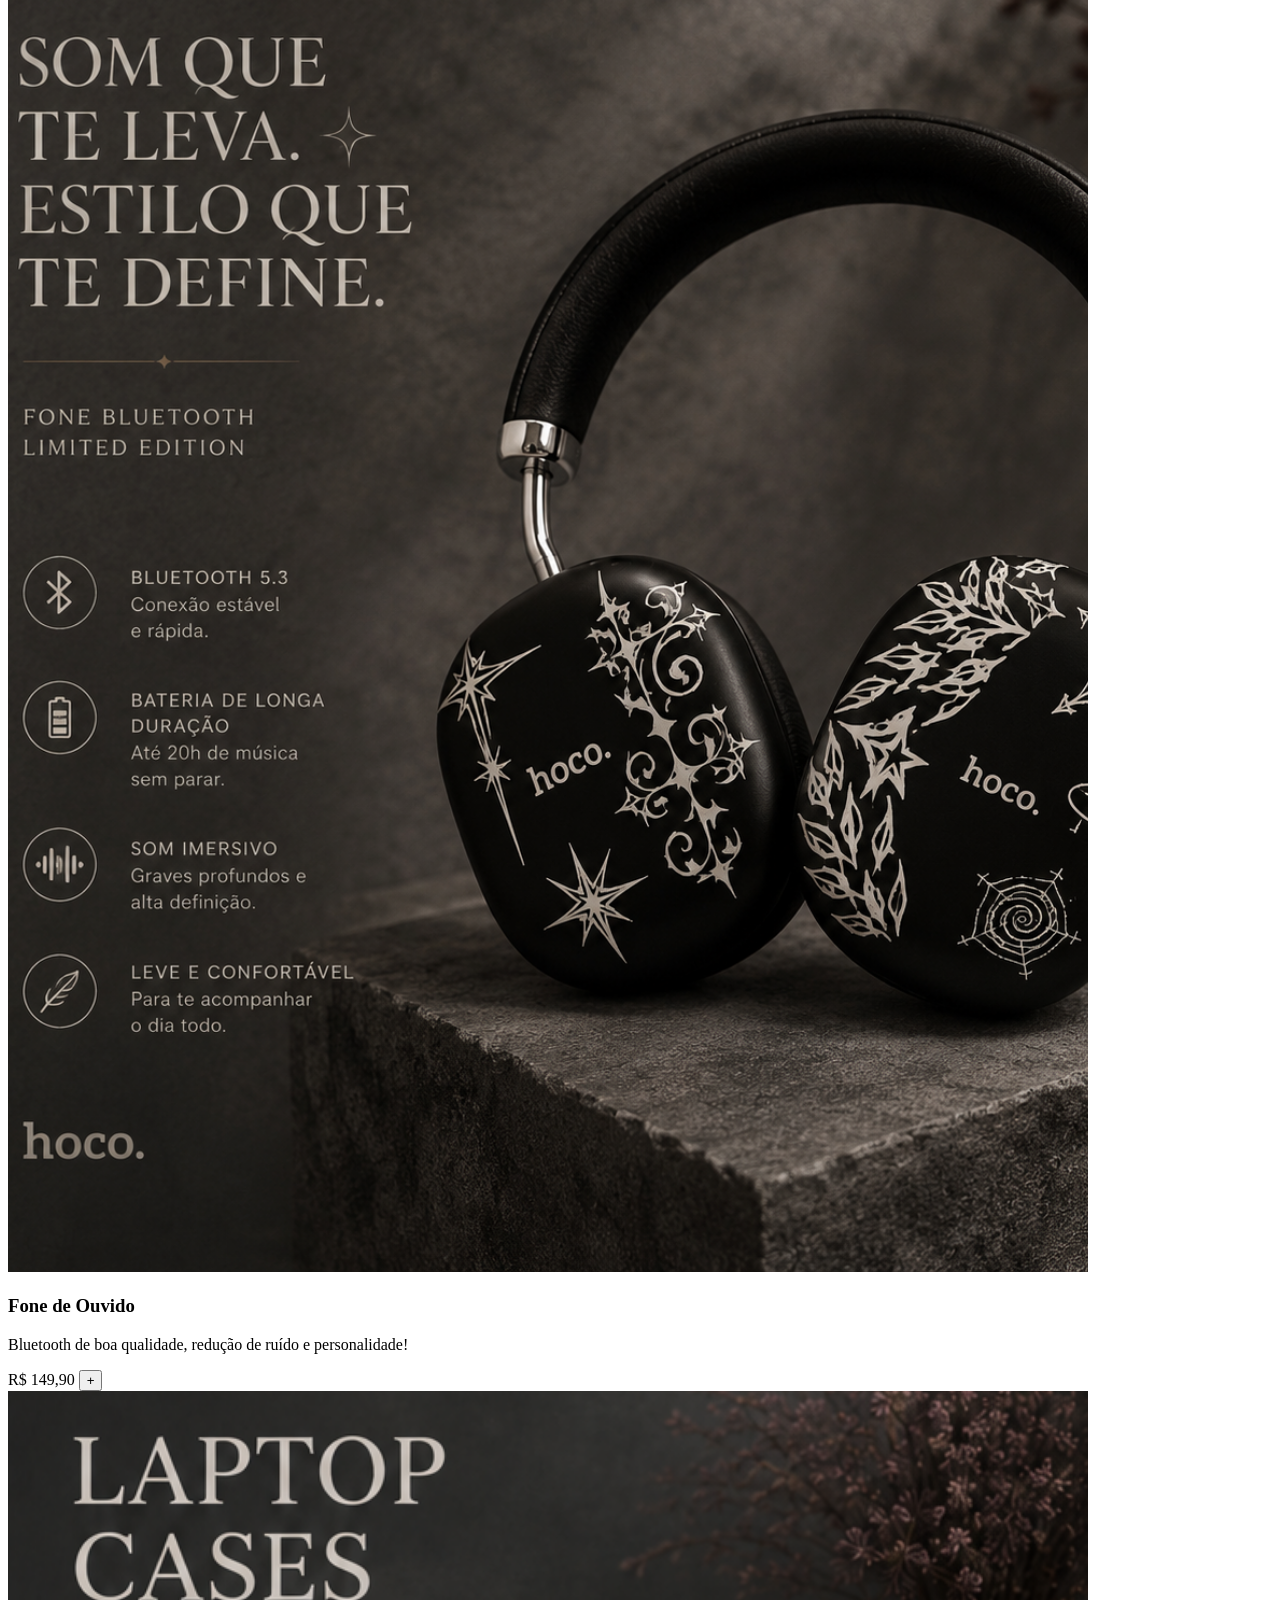
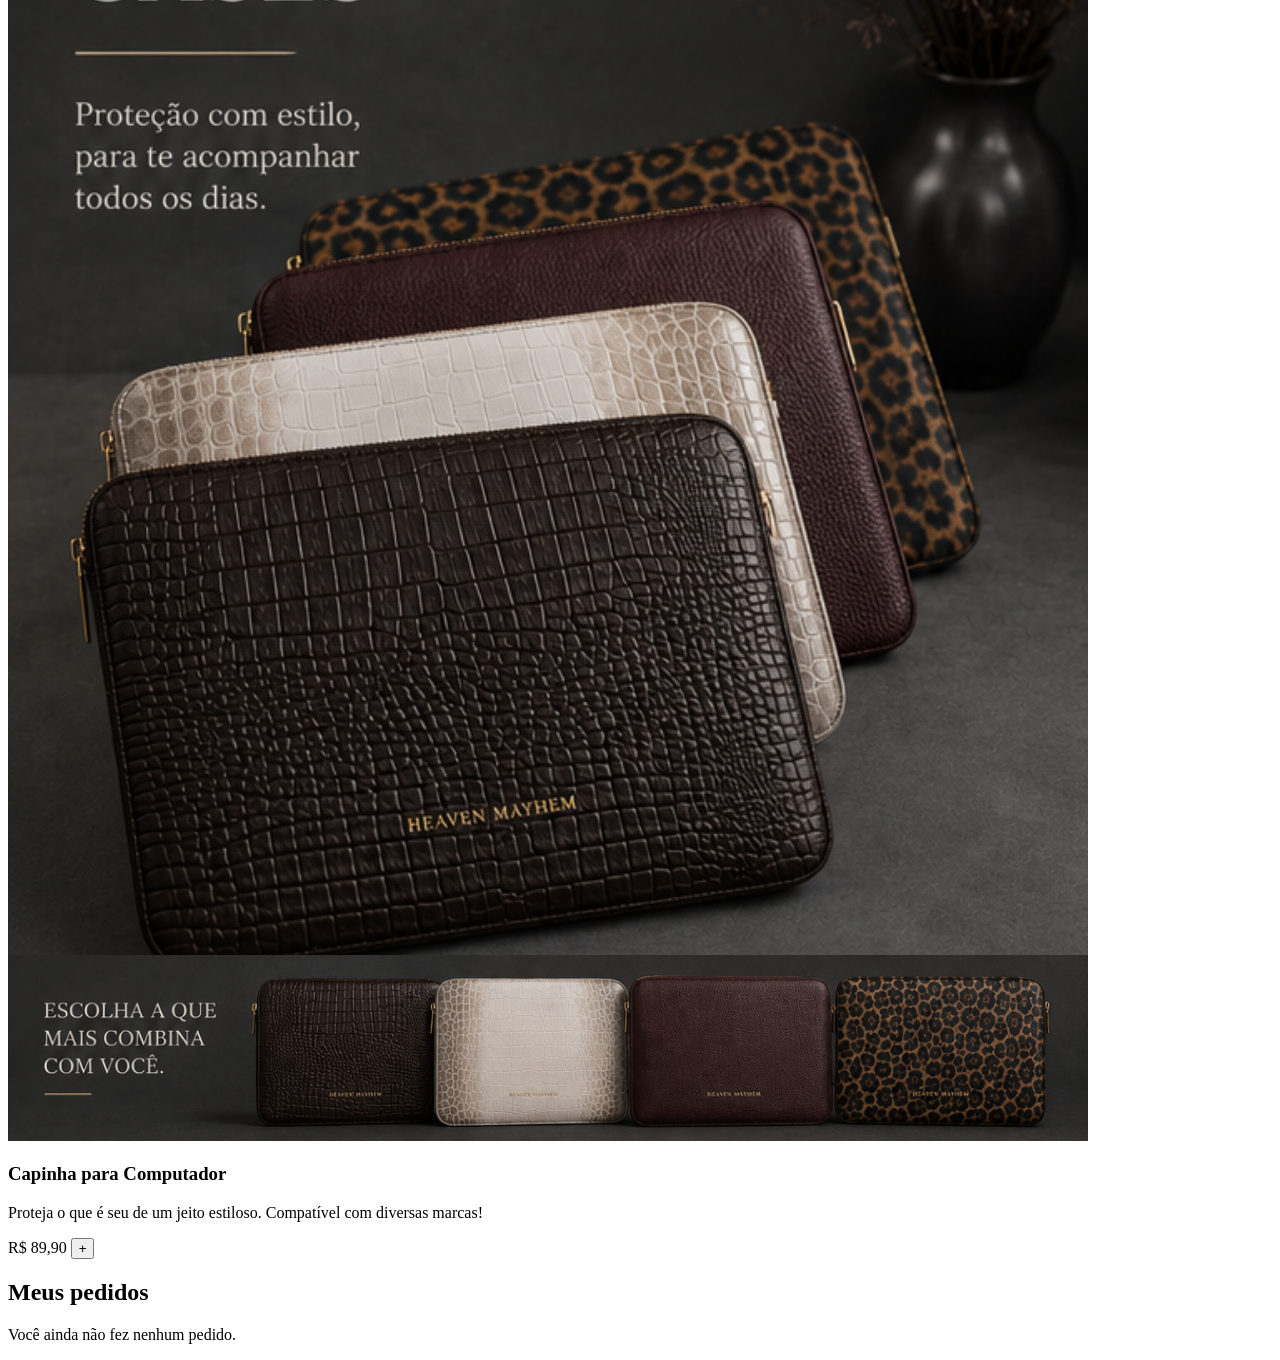
==== commit 194f565c: "back end pronto" ====
--- a/main.html
+++ b/main.html
@@ -25,11 +25,6 @@
             <li onclick="irProduto('capinha')">Capinhas de Celular</li>
             <li onclick="irProduto('iphone')">IPhone 17</li>
 
-            <li>Capa para Laptop</li>
-            <li>Fone de Ouvido Personalizado</li>
-            <li>Capinhas de Celular</li>
-            <li>Celular</li>
-
         </ul>
 
         <p id="mensagem"></p>
@@ -55,54 +50,26 @@
                 <p>Total: R$ 0,00</p>
             </div>
 
+            <div id="valida-carrinho">
+            <form>
+                <h2>Entrar</h2>
+                <p>Nome:</p>
+                <input type="text" id="nome" required>
+
+                <p>E-mail:</p>
+                <input type="email" id="email" required>
+
+            </form>
+            </div>
+
             <button onclick="comprar()">Comprar</button>
         </div>
+
     </div>
-
-        <div class="carrinho">
-            <a href="sitecarrinho">
-                <img src="/img/CarrinhoPNG.png" alt="Carrinho de Compras">
-            </a>
-            <li>
-                <ul></ul>
-            </li>
-        </div>
-
 
         <a href="sitedoperfil">
             <img src="/img/usuário.jpg" alt="Usuário">
         </a>
-
-
-
-       <div class="swiper mySwiper">
-
-    <div class="swiper-wrapper">
-
-        <div class="swiper-slide">
-            <img src="img/Banner Logo Principal.png" alt="Logo Principal">
-        </div>
-
-        <div class="swiper-slide">
-            <img src="img/Banner Capinhas.png" alt="Capinhas">
-        </div>
-
-        <div class="swiper-slide">
-            <img src="img/Banner Celular.png" alt="Celular">
-        </div>
-
-        <div class="swiper-slide">
-            <img src="img/Banner Aproveite a Promo.png" alt="Promoção">
-        </div>
-
-    </div>
-
-    <div class="swiper-button-next"></div>
-    <div class="swiper-button-prev"></div>
-
-    <div class="swiper-pagination"></div>
-
-</div>
 
         <h1>Techstore Junior</h1>
         <h4>Be a Virtual Diva</h4>
@@ -125,24 +92,25 @@
             </button>
         </nav>
     </header>
+
     <div class="carrossel">
 
         <div class="banners">
 
             <div class="slide">
-                <img src="img/Banner Logo Principal.png" alt="Logo Principal">
+                <img src="/img/Banner Logo Principal.png" alt="Logo Principal">
             </div>
 
             <div class="slide">
-                <img src="img/Banner Capinhas.png" alt="Capinhas">
+                <img src="/img/Banner Capinhas.png" alt="Capinhas">
             </div>
 
             <div class="slide">
-                <img src="img/Banner Celular.png" alt="Celular">
+                <img src="/img/Banner Celular.png" alt="Celular">
             </div>
 
             <div class="slide">
-                <img src="img/Banner Aproveite a Promo.png" alt="Promoção">
+                <img src="/img/Banner Aproveite a Promo.png" alt="Promoção">
             </div>
 
         </div>
@@ -153,6 +121,7 @@
         <div class="swiper-pagination"></div>
 
         </div>
+
     <div id="products">
             <h2>Conheça nosso catálogo ⊹ ࣪ ˖</h2>
             
@@ -199,6 +168,7 @@
         </div>
 
     </div>
+    </div>
 
     <div id="pedidos">
         <h2>Meus pedidos</h2>
@@ -208,60 +178,6 @@
         </div>
     </div>
 
-    <form onsubmit="entrar()">
-    <h2>Entrar</h2>
-    <p>Nome:</p>
-    <input type="text" id="nome">
-
-    <p>E-mail:</p>
-    <input type="email" id="email">
-
-    <button type="submit">Entrar</button>
-</form>
-
-            <h2>Página Inicial <a href="linklinklink"></a></h2>
-            </button>
-            <button>
-                <h2>Produtos <a href=#products></a></h2>
-            </button>
-        </nav>
-    </header>
-    <div class="products">
-        <h2>Conheça nosso catálogo ⊹ ࣪ ˖</h2>
-        
-        <div class="product">
-                <div class="produto1">
-                    <img src="/img/phone case.png" alt="Capinha Celular">
-                    <p>Uma capinha de celular personalizada para você! Compatível com diversas marcas.</p>
-                    <button type="button" onclick="">
-                        <img src="" alt="+">
-                    </button>
-                </div>
-                <div class="produto2">
-                    <img src="/img/i17.png" alt="Iphone 17">
-                    <p>O celular de última geração que pensa no seu conforto e no seu trabalho.</p>
-                    <button type="button" onclick="">
-                        <img src="" alt="+">
-                    </button>
-                </div>
-                <div class="produto3">
-                    <img src="/img/person.headphones.png" alt="Fone de Ouvido">
-                    <p>Bluetooth de boa qualidade, redução de ruído e personalidade!</p>
-                    <button type="button" onclick="">
-                        <img src="" alt="+">
-                    </button>
-                </div>
-                <div class="produto4">
-                    <img src="/img/laptopcase.png" alt="Capinha Computador">
-                    <p>Proteja o que é seu de um jeito estiloso. Compatível com diversas marcas!</p>
-                    <button type="button" onclick="">
-                        <img src="" alt="+">
-                    </button>
-                </div>
-        </div>
-        
-    </div>
-
     <script src="main.js"></script>
 
 </body>
--- a/main.css
+++ b/main.css
@@ -1,112 +1,3 @@
-@font-face {
-    font-family: "amo";
-    src: url("amoria.otf") format("opentype");
-}
-
-* {
-    margin: 0;
-    padding: 0;
-    box-sizing: border-box;
-}
-
-html {
-    font-size: 62.5%;
-    scroll-behavior: smooth;
-}
-
-body {
-    font-family: "amo", sans-serif;
-    background: linear-gradient(to bottom, #bab1a9, #823652);
-    color: #442b1c;
-}
-
-header {
-    width: 100%;
-    min-height: 10rem;
-
-    display: flex;
-    align-items: center;
-    justify-content: space-between;
-
-    padding: 0 6%;
-
-    background: rgba(68, 43, 28, 0.95);
-
-    backdrop-filter: blur(10px);
-
-    box-shadow: 0 4px 20px rgba(130, 54, 82, 0.2);
-}
-
-.logo{
-    font-size: 3.8rem;
-    font-weight: bold;
-    color: white;
-    letter-spacing: 1px;
-
-}
-
-.carrinho img{
-    width: 6rem;
-    border-radius: 50%;
-    transition: 0.3s;
-}
-
-header > a img {
-    width: 5rem;
-    height: 5rem;
-    object-fit: contain;
-    border-radius: 50%;
-    transition: 0.3s;
-}
-
-
-.title{
-    display: flex;
-    align-items: center;
-    justify-content: center;
-    gap: 2rem;
-    margin: 5rem 0 3rem;
-}
-
-.title h3{
-    font-size: 3.5rem;
-    color: #823652;
-    text-shadow: 0 3px 10px rgba(173, 40, 49, 0.15);
-}
-
-.title img{
-    width: 6rem;
-    border-radius: 50%;
-}
-
-
-.swiper {
-    width: 100%;
-    height: 400px;
-    overflow: hidden;
-}
-
-.swiper-wrapper {
-    display: flex;
-}
-
-.swiper-slide {
-    display: flex;
-    justify-content: center;
-    align-items: center;
-    flex-shrink: 0;
-}
-
-.swiper-slide img {
-    width: 100%;
-    height: 350px;
-    object-fit: contain;
-}
-
-.swiper-button-next,
-.swiper-button-prev {
-    color: #442b1c;
-}
 
 .swiper-pagination-bullet {
     background: #442b1c;
@@ -159,10 +50,6 @@
 #listaProdutos {
     list-style: none;
     display: none;
-
-    /* Esconde a lista inicialmente */
-    display: none;
-
     margin-top: 5px;
     border: 1px solid #ddd;
     border-radius: 6px;
@@ -292,8 +179,4 @@
 
 #itensCarrinho {
     margin-bottom: 20px;
-=======
-#listaProdutos {
-    display: none;
->>>>>>> 7367b785b42136dccedc017bede9cecda0b35d1f
 }
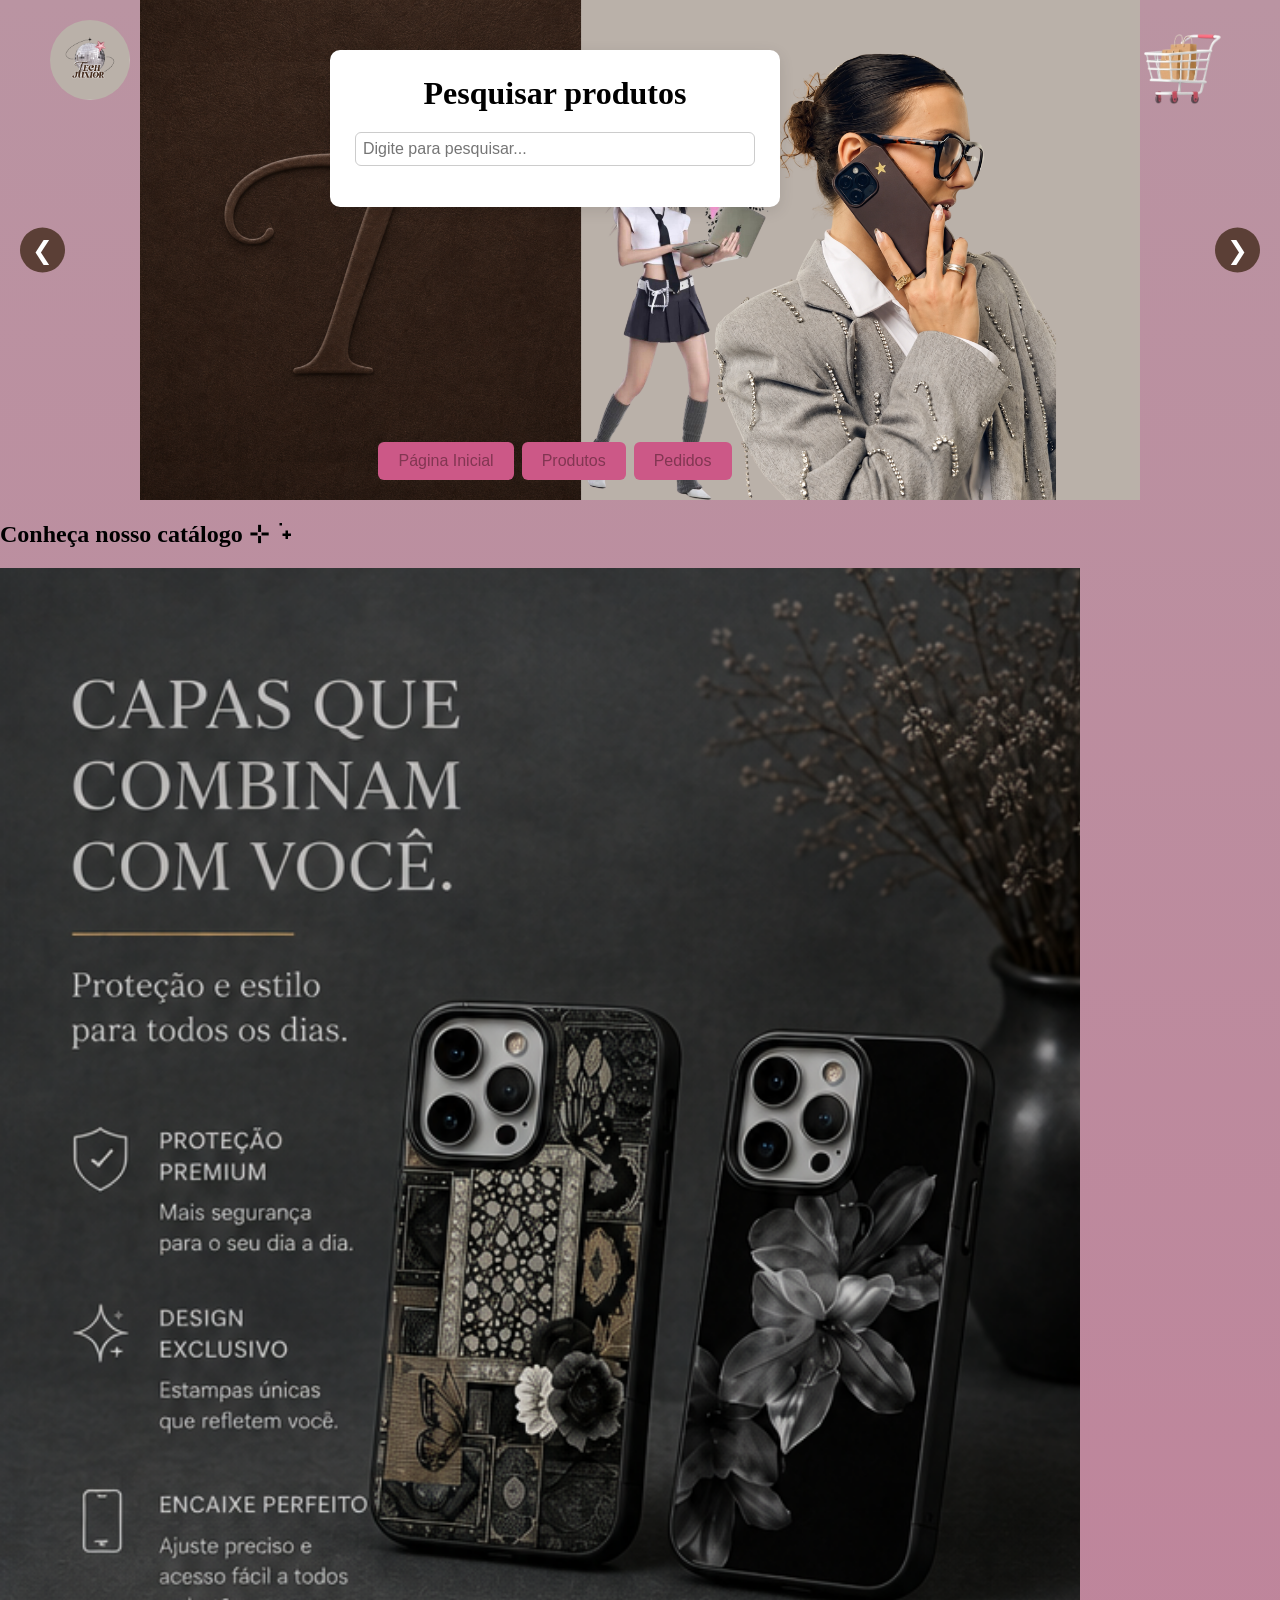
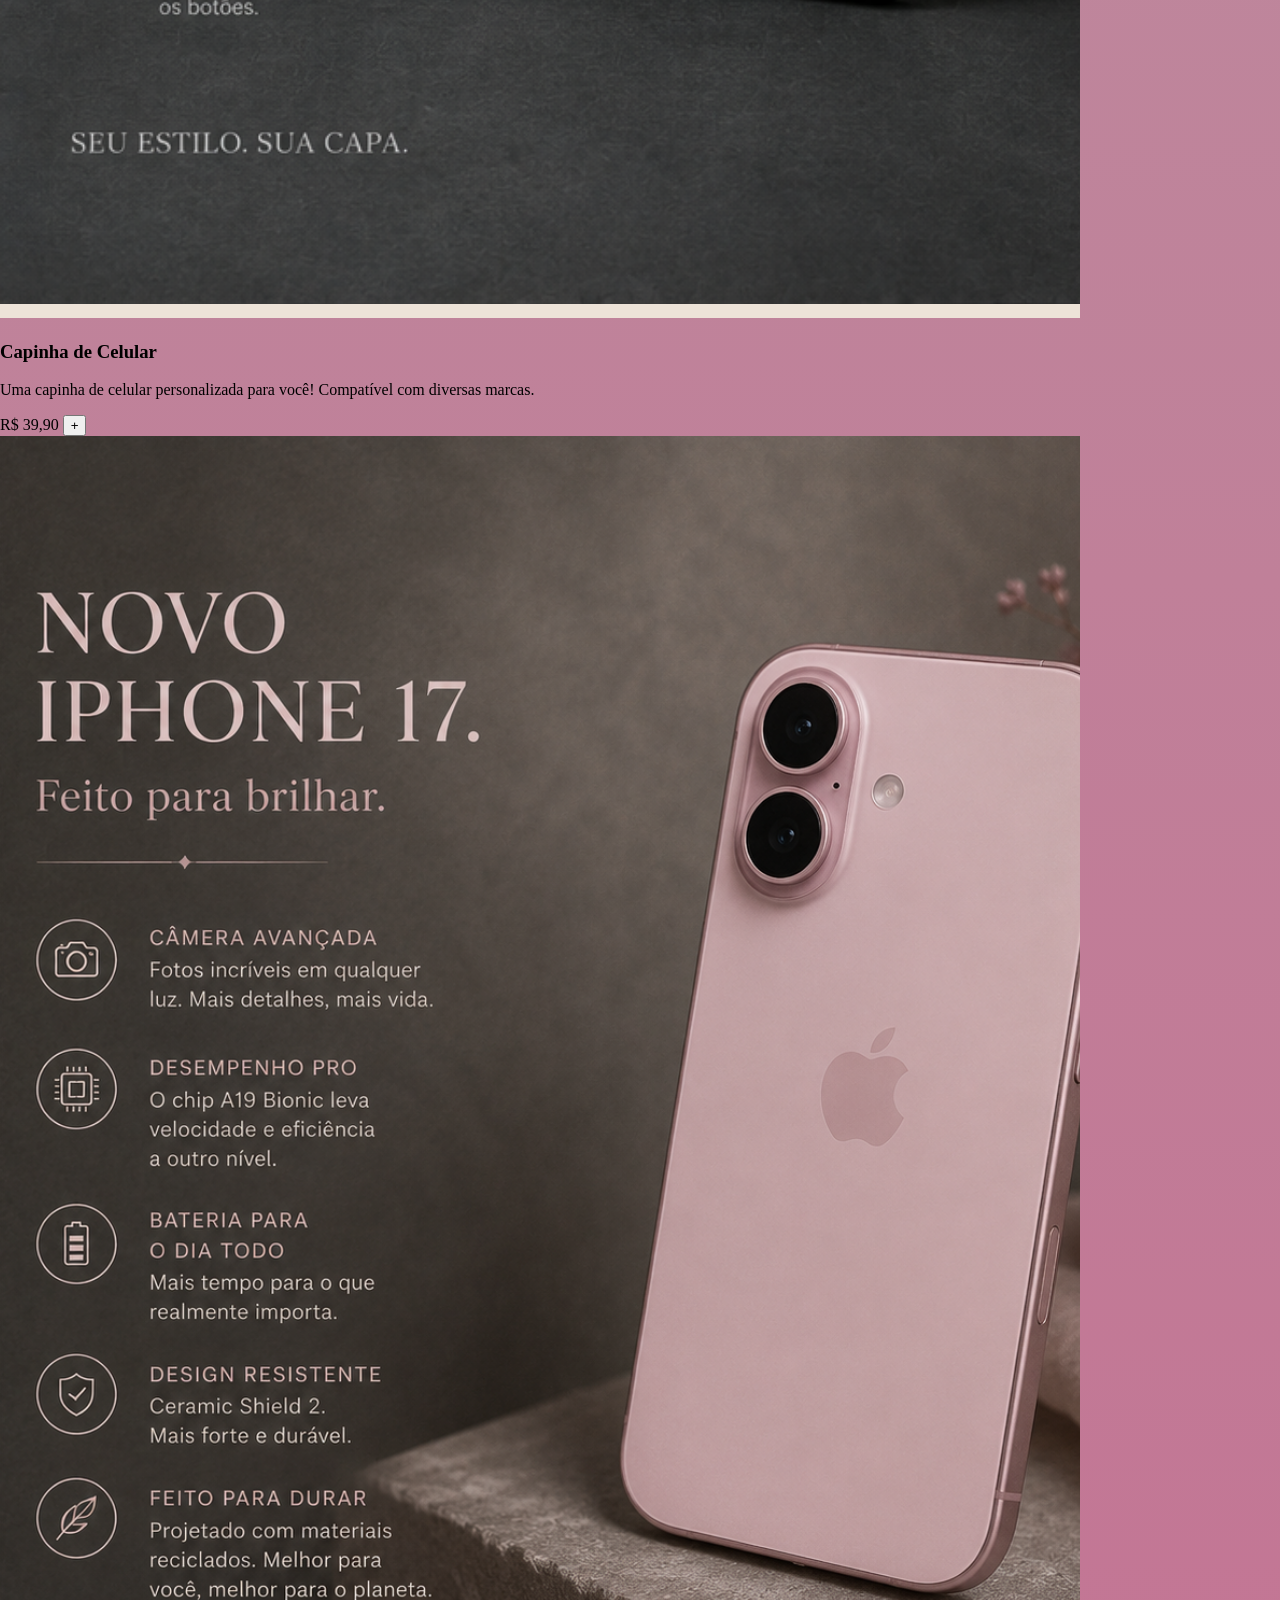
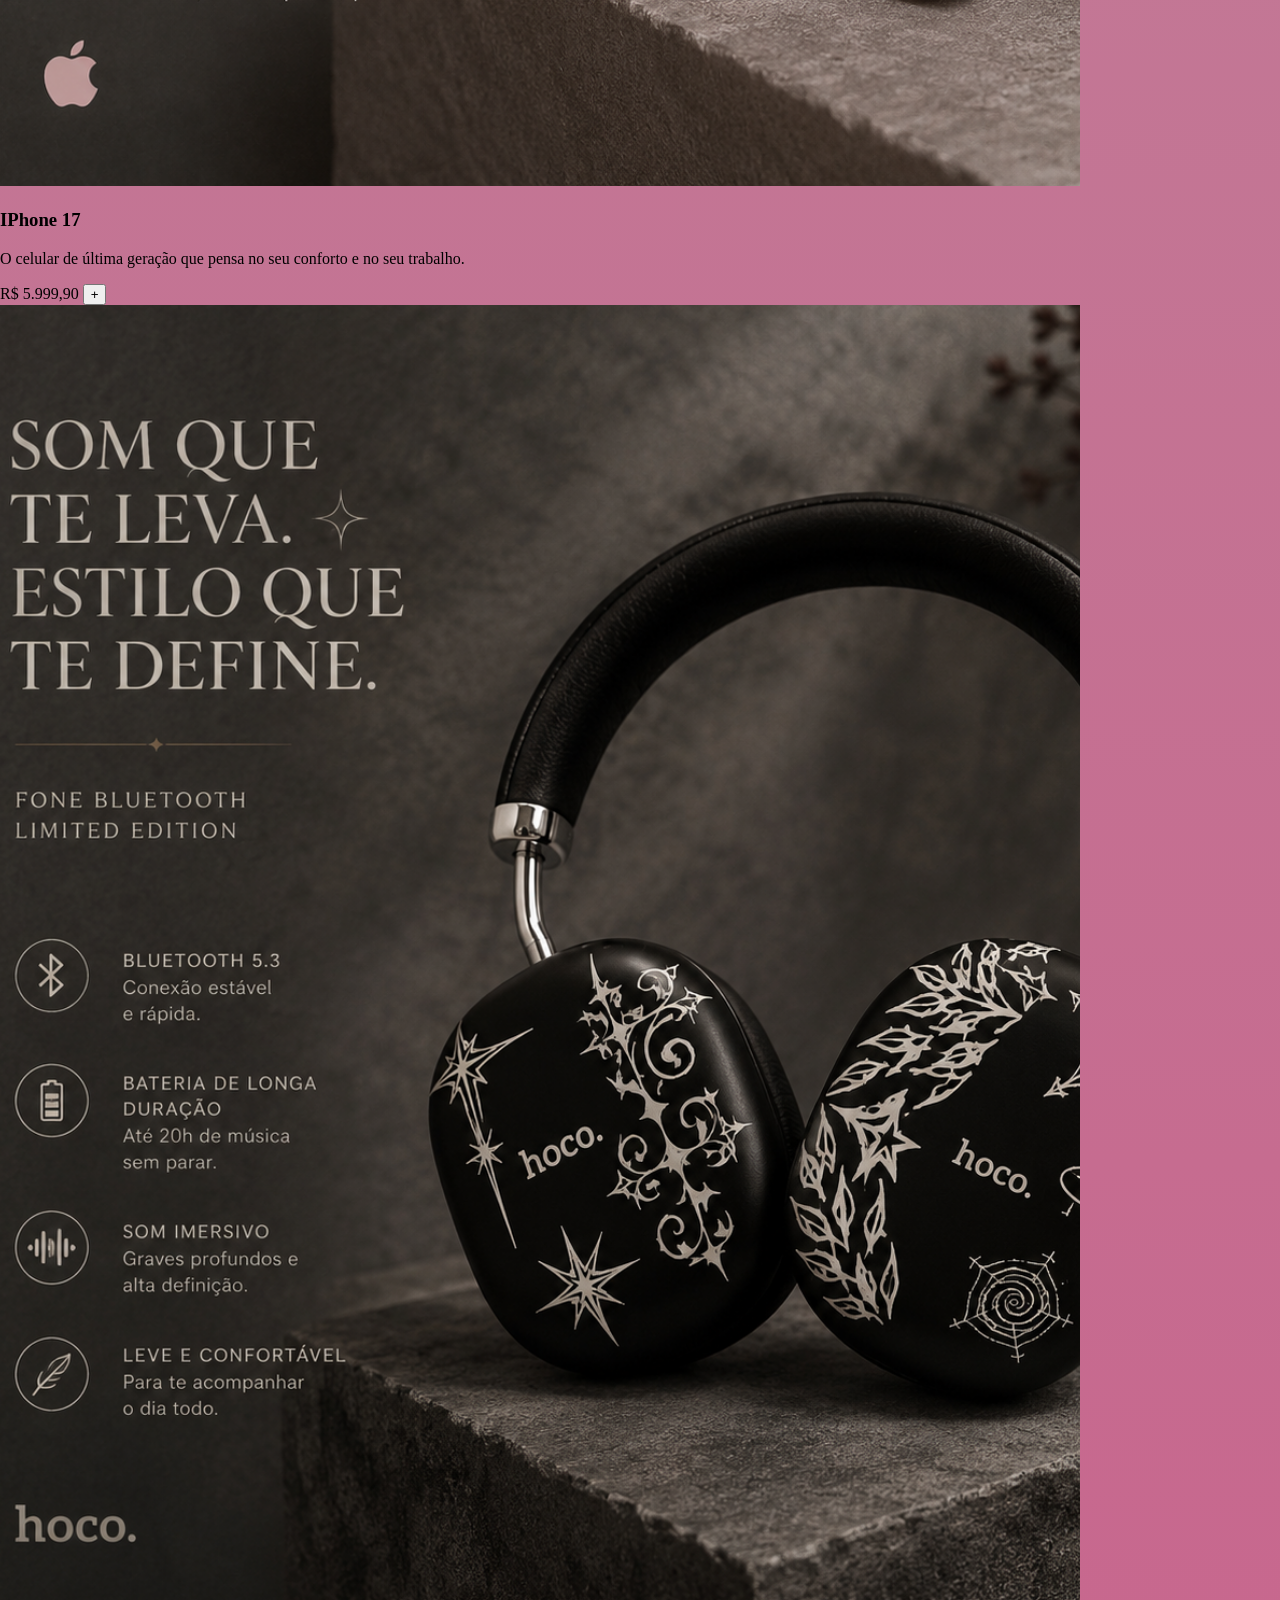
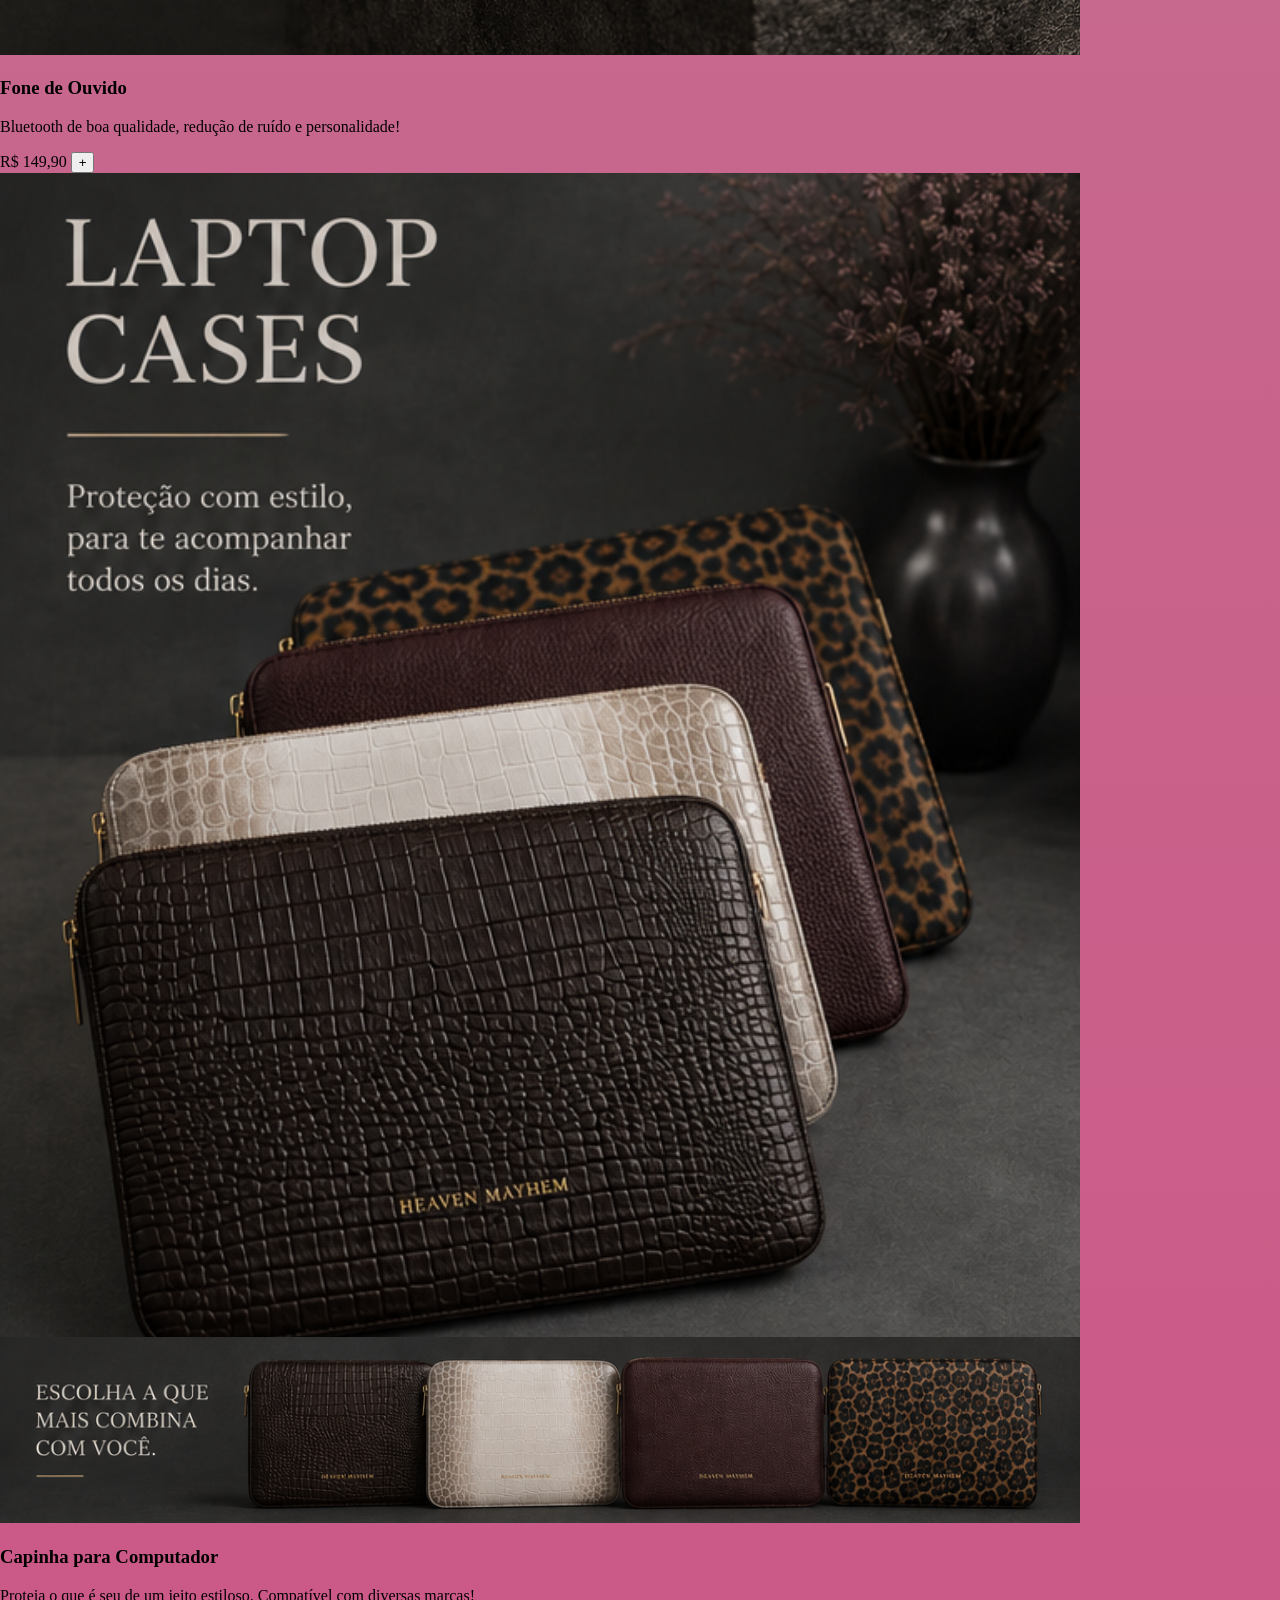
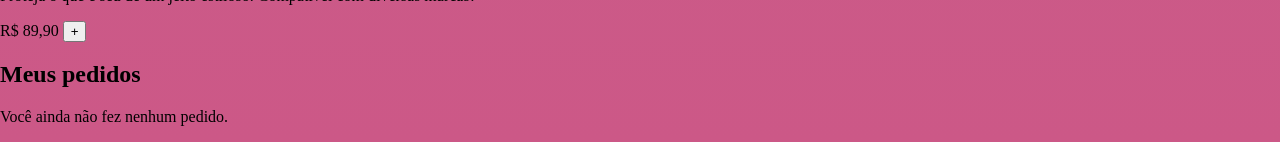
==== commit 02d04a1f: "ajeitando css" ====
--- a/main.html
+++ b/main.html
@@ -9,34 +9,34 @@
 
 </head>
 <body>
-    <div class="container">
-        <h1>Pesquisar produtos</h1>
+    <header>
+        <img id="logo" src="/img/logo Tech Junior.png" alt="Logo do Site">
 
-        <input
-            type="text"
-            id="barraPesquisa"
-            placeholder="Digite para pesquisar..."
-        >
+        <div class="container">
+            <h1>Pesquisar produtos</h1>
 
-        <ul id="listaProdutos">
+            <input
+                type="text"
+                id="barraPesquisa"
+                placeholder="Digite para pesquisar..."
+            >
 
-            <li onclick="irProduto('computador')">Capa para Laptop</li>
-            <li onclick="irProduto('fone')">Fone de Ouvido Personalizado</li>
-            <li onclick="irProduto('capinha')">Capinhas de Celular</li>
-            <li onclick="irProduto('iphone')">IPhone 17</li>
+            <ul id="listaProdutos">
 
-        </ul>
+                <li onclick="irProduto('computador')">Capa para Laptop</li>
+                <li onclick="irProduto('fone')">Fone de Ouvido Personalizado</li>
+                <li onclick="irProduto('capinha')">Capinhas de Celular</li>
+                <li onclick="irProduto('iphone')">IPhone 17</li>
 
-        <p id="mensagem"></p>
-    </div>
-    <header>
+            </ul>
 
-        <img src="/img/logo Tech Junior.png" alt="Logo do Site">
+            <p id="mensagem"></p>
+        </div>
 
     <div class="carrinho">
 
         <img
-            src="/img/CarrinhoPNG.png"
+            src="/img/cart.png"
             alt="Carrinho de Compras"
             id="iconeCarrinho"
         >
@@ -67,12 +67,6 @@
 
     </div>
 
-        <a href="sitedoperfil">
-            <img src="/img/usuário.jpg" alt="Usuário">
-        </a>
-
-        <h1>Techstore Junior</h1>
-        <h4>Be a Virtual Diva</h4>
         <nav>
             <button>
 
--- a/main.css
+++ b/main.css
@@ -1,64 +1,139 @@
-
-.swiper-pagination-bullet {
-    background: #442b1c;
-}
- h1 {
+body {
+    margin: 0;
+    background-image: linear-gradient(to bottom, #ba94a2, #cc5887);
+}
+
+
+header {
+    position: absolute;
+    top: 0;
+    left: 0;
+
+    width: 100%;
+    height: 500px;
+
+    z-index: 20;
+
+    display: grid;
+
+    grid-template-columns: 180px 1fr 350px;
+    grid-template-rows: 1fr 1fr;
+
+    grid-template-areas:
+        "logo pesquisa carrinho"
+        "logo pesquisa nav";
+
+    padding: 20px 50px;
+    box-sizing: border-box;
+}
+
+#logo {
+    grid-area: logo;
+
+    width: 80px;
+    height: 80px;
+
+    margin: 0;
+    border-radius: 50%;
+
+    justify-self: start;
+}
+
+nav {
+    
+    display: flex;
+    margin-top: 220px;
+
+    justify-content: center;
+    gap: 8px;
+
+    align-self: start;
+
+}
+nav button {
+    background-color: #cc5887;
+
+    color: #823652;
+
+    border: none;
+    border-radius: 6px;
+
+    padding: 10px 20px;
+
+    cursor: pointer;
+
+    font-size: 16px;
+}
+
+nav a{
+    text-decoration: none;
+
+    color: #823652;
+}
+
+.container {
+
+    width: 400px;
+
+    margin: 0 auto;
+    margin-top: 30px;
+
+    background-color: white;
+
+    padding: 25px;
+
+    border-radius: 10px;
+
+    box-shadow: 0 4px 15px rgba(0, 0, 0, 0.1);
+
+    align-self: start;
+}
+
+.container h1 {
     text-align: center;
+
+    margin-top: 0;
     margin-bottom: 20px;
 }
 
-h4 {
-    text-align: center;
-}
-
-
-
-/* barra de pesquisa */
-
-
-
-.container {
-    max-width: 500px;
-    margin: 20px auto;
-    background-color: white;
-    padding: 30px;
-    border-radius: 10px;
-    box-shadow: 0 4px 15px rgba(0, 0, 0, 0.1);
-}
-
-
-h1 {
-    text-align: center;
-    margin-bottom: 20px;
-}
-
 
 #barraPesquisa {
     width: 100%;
-    padding: 12px;
+    box-sizing: border-box;
+
+    padding: 7px;
+
     font-size: 16px;
+
     border: 1px solid #ccc;
     border-radius: 6px;
-    margin-bottom: 10px;
+
 }
 
 #barraPesquisa:focus {
     outline: none;
+
     border-color: #823652;
 }
 
 #listaProdutos {
     list-style: none;
+
     display: none;
+
     margin-top: 5px;
+
     border: 1px solid #ddd;
     border-radius: 6px;
+
     overflow: hidden;
 }
 
 #listaProdutos li {
-    padding: 12px;
+    padding: 7px;
+
     border-bottom: 1px solid #ddd;
+
     cursor: pointer;
 }
 
@@ -72,17 +147,18 @@
 
 #mensagem {
     text-align: center;
+
     color: #777;
+
     margin-top: 15px;
 }
-
-
-/* carrossel */
 
 .carrossel {
     position: relative;
-    width: 100%;
-    height: 400px;
+
+    width: 100%;
+    height: 500px;
+
     overflow: hidden;
 }
 
@@ -93,6 +169,7 @@
 
 .slide {
     display: none;
+
     width: 100%;
     height: 100%;
 }
@@ -100,15 +177,14 @@
 .slide img {
     width: 100%;
     height: 100%;
+
     object-fit: contain;
 }
-
-
-/* proximo e anterior */
 
 .prox,
 .ant {
     position: absolute;
+
     top: 50%;
     transform: translateY(-50%);
 
@@ -116,12 +192,15 @@
     height: 45px;
 
     border-radius: 50%;
+
     background-color: rgba(68, 43, 28, 0.8);
 
     cursor: pointer;
-    z-index: 10;
+
+    z-index: 30;
 
     display: flex;
+
     align-items: center;
     justify-content: center;
 }
@@ -136,22 +215,36 @@
 
 .prox::after {
     content: "❯";
+
     color: white;
+
     font-size: 25px;
 }
 
 .ant::after {
     content: "❮";
+
     color: white;
+
     font-size: 25px;
 }
 
 .carrinho {
-    position: relative;
+    grid-area: carrinho;
+
+    display: flex;
+
+    flex-direction: column;
+
+    align-items: center;
+
+    justify-self: end;
+    
 }
 
 #iconeCarrinho {
     width: 6rem;
+
     cursor: pointer;
 }
 
@@ -159,13 +252,18 @@
     display: none;
 
     position: absolute;
+
     right: 0;
     top: 7rem;
 
     width: 300px;
-    padding: 20px;
-
-    background-color: white;
+
+    padding: 15px;
+
+    background-color: rgb(226, 140, 170);
+
+    border:#823652 1px solid;
+
     border-radius: 10px;
 
     box-shadow: 0 4px 15px rgba(0, 0, 0, 0.2);
@@ -174,7 +272,7 @@
 }
 
 #carrinhoConteudo h1 {
-    margin-bottom: 20px;
+    margin-bottom: 5px;
 }
 
 #itensCarrinho {
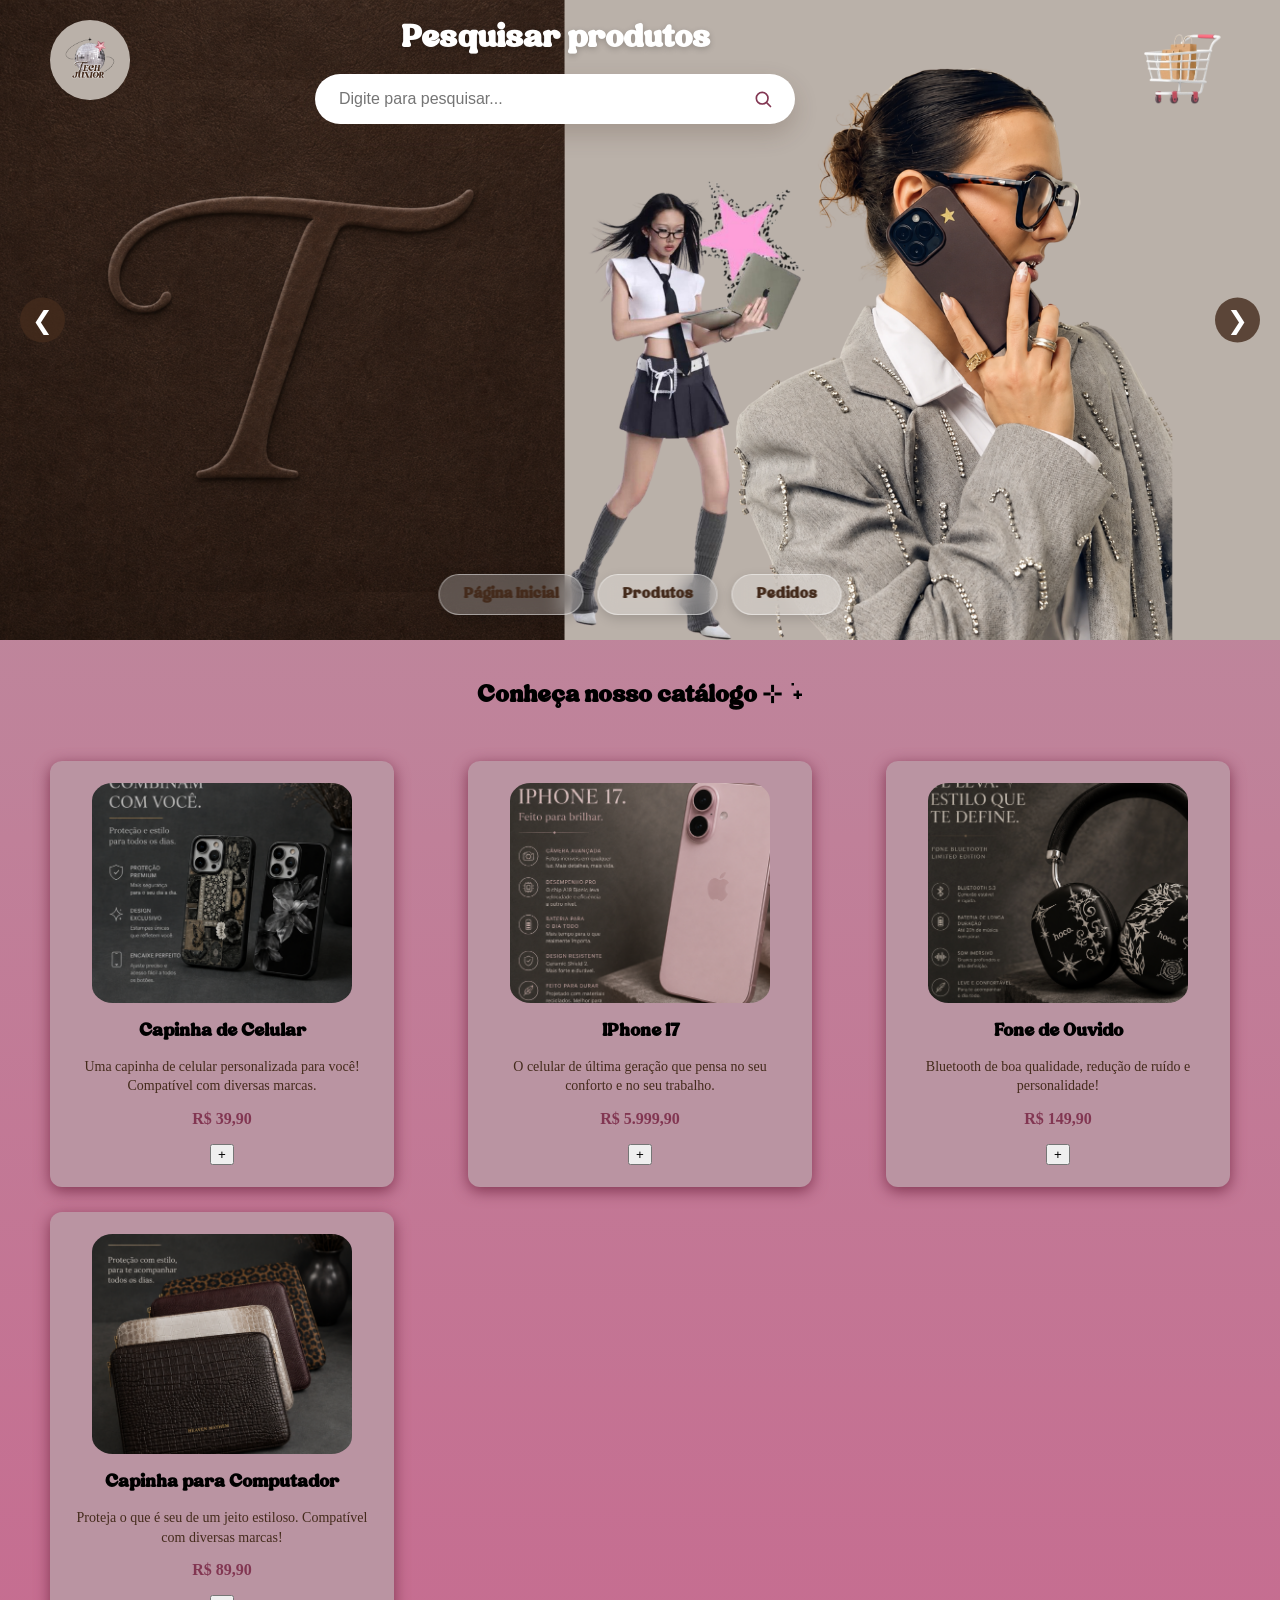
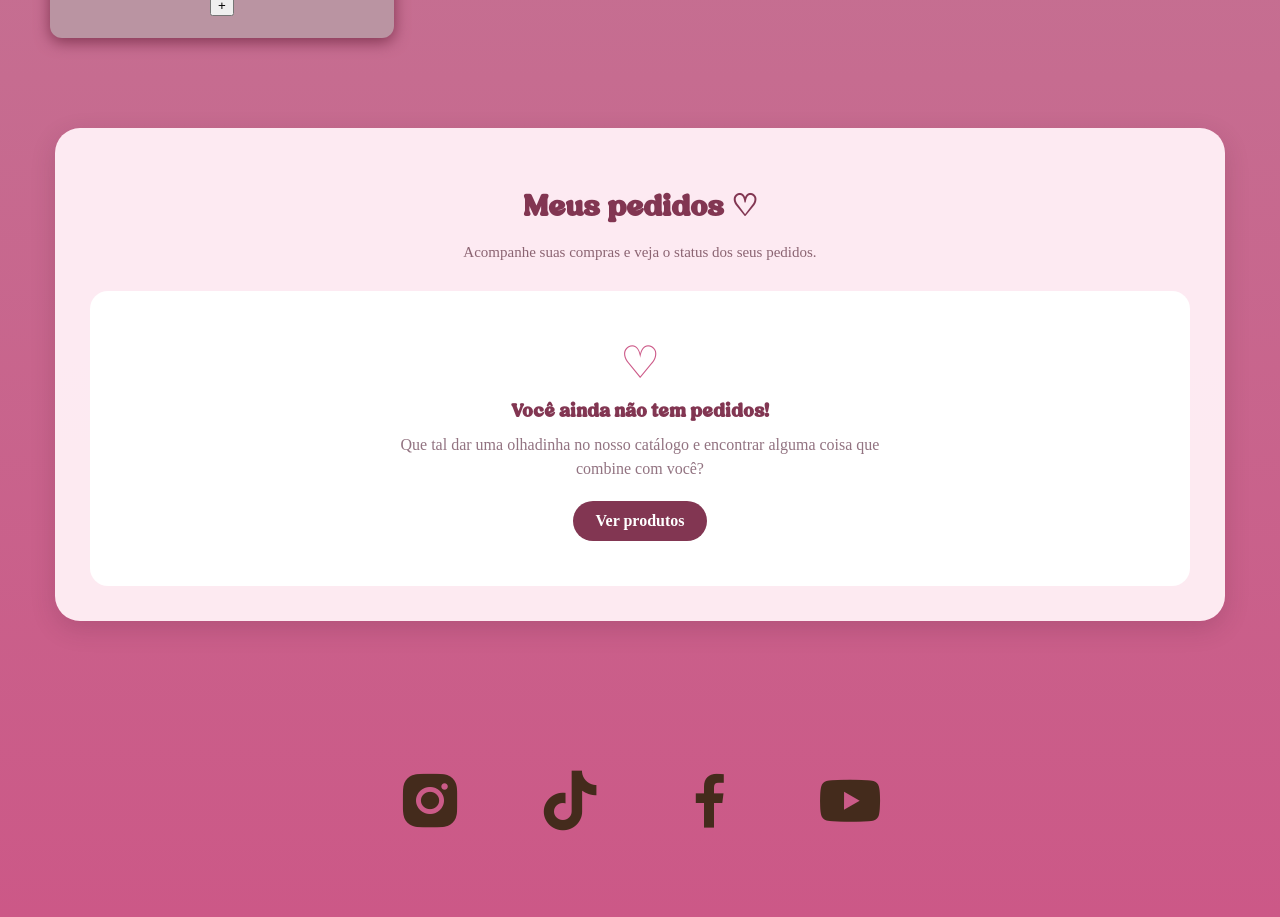
==== commit becc69d9: "finalizando css" ====
--- a/main.html
+++ b/main.html
@@ -7,31 +7,37 @@
 
     <link rel="stylesheet" href="main.css">
 
+    <link href='https://unpkg.com/boxicons@2.1.4/css/boxicons.min.css' rel='stylesheet'>
+
 </head>
 <body>
     <header>
+        <div class="container">
+    <h1>Pesquisar produtos</h1>
+
+    <div class="search-wrapper">
+        <input
+            type="text"
+            id="barraPesquisa"
+            placeholder="Digite para pesquisar..."
+            autocomplete="off"
+        >
+        <svg class="search-icon" viewBox="0 0 24 24" fill="none" xmlns="http://www.w3.org/2000/svg">
+            <circle cx="11" cy="11" r="7" stroke-width="2"/>
+            <line x1="21" y1="21" x2="16.65" y2="16.65" stroke-width="2" stroke-linecap="round"/>
+        </svg>
+    </div>
+
+    <ul id="listaProdutos">
+        <li onclick="irProduto('computador')">Capa para Laptop</li>
+        <li onclick="irProduto('fone')">Fone de Ouvido Personalizado</li>
+        <li onclick="irProduto('capinha')">Capinhas de Celular</li>
+        <li onclick="irProduto('iphone')">IPhone 17</li>
+    </ul>
+
+    <p id="mensagem"></p>
+</div>
         <img id="logo" src="/img/logo Tech Junior.png" alt="Logo do Site">
-
-        <div class="container">
-            <h1>Pesquisar produtos</h1>
-
-            <input
-                type="text"
-                id="barraPesquisa"
-                placeholder="Digite para pesquisar..."
-            >
-
-            <ul id="listaProdutos">
-
-                <li onclick="irProduto('computador')">Capa para Laptop</li>
-                <li onclick="irProduto('fone')">Fone de Ouvido Personalizado</li>
-                <li onclick="irProduto('capinha')">Capinhas de Celular</li>
-                <li onclick="irProduto('iphone')">IPhone 17</li>
-
-            </ul>
-
-            <p id="mensagem"></p>
-        </div>
 
     <div class="carrinho">
 
@@ -67,54 +73,38 @@
 
     </div>
 
-        <nav>
-            <button>
-
-            <a href=main.html>
-                Página Inicial
-            </a>
-            </button>
-            <button>
-                <a href=#products>
-                    Produtos
-                </a>
-            </button>
-            <button>
-                <a href="#pedidos">
-                    Pedidos
-                </a>
-            </button>
-        </nav>
+        
     </header>
 
-    <div class="carrossel">
-
-        <div class="banners">
-
-            <div class="slide">
-                <img src="/img/Banner Logo Principal.png" alt="Logo Principal">
-            </div>
-
-            <div class="slide">
-                <img src="/img/Banner Capinhas.png" alt="Capinhas">
-            </div>
-
-            <div class="slide">
-                <img src="/img/Banner Celular.png" alt="Celular">
-            </div>
-
-            <div class="slide">
-                <img src="/img/Banner Aproveite a Promo.png" alt="Promoção">
-            </div>
-
-        </div>
-
-        <div class="prox"></div>
-        <div class="ant"></div>
-
-        <div class="swiper-pagination"></div>
-
-        </div>
+  <div class="carrossel">
+
+    <div class="banners">
+        <div class="slide active">
+            <img src="/img/Banner Logo Principal.png" alt="Logo Principal">
+        </div>
+        <div class="slide">
+            <img src="/img/Banner Capinhas.png" alt="Capinhas">
+        </div>
+        <div class="slide">
+            <img src="/img/Banner Celular.png" alt="Celular">
+        </div>
+        <div class="slide">
+            <img src="/img/Banner Aproveite a Promo.png" alt="Promoção">
+        </div>
+    </div>
+
+    <div class="prox"></div>
+    <div class="ant"></div>
+
+    <nav>
+        <button><a href="main.html">Página Inicial</a></button>
+        <button><a href="#products">Produtos</a></button>
+        <button><a href="#pedidos">Pedidos</a></button>
+    </nav>
+
+    <div class="swiper-pagination"></div>
+
+</div>
 
     <div id="products">
             <h2>Conheça nosso catálogo ⊹ ࣪ ˖</h2>
@@ -126,9 +116,11 @@
             <h3>Capinha de Celular</h3>
             <p>Uma capinha de celular personalizada para você! Compatível com diversas marcas.</p>
             <span>R$ 39,90</span>
-            <button type="button" onclick="addCarrinho('Capinha de Celular')">
-                +
-            </button>
+            <div class="botao-wrapper">
+            <button type="button" onclick="addCarrinho('Capinha de Celular', this)">
+                +
+            </button>
+            </div>
         </div>
 
         <div class="produto" id="iphone">
@@ -136,9 +128,11 @@
             <h3>IPhone 17</h3>
             <p>O celular de última geração que pensa no seu conforto e no seu trabalho.</p>
             <span>R$ 5.999,90</span>
-            <button type="button" onclick="addCarrinho('IPhone 17')">
-                +
-            </button>
+            <div class="botao-wrapper">
+            <button type="button" onclick="addCarrinho('IPhone 17', this)">
+                +
+            </button>
+            </div>
         </div>
 
         <div class="produto" id="fone">
@@ -146,9 +140,11 @@
             <h3>Fone de Ouvido</h3>
             <p>Bluetooth de boa qualidade, redução de ruído e personalidade!</p>
             <span>R$ 149,90</span>
-            <button type="button" onclick="addCarrinho('Fone de Ouvido')">
-                +
-            </button>
+            <div class="botao-wrapper">
+            <button type="button" onclick="addCarrinho('Fone de Ouvido', this)">
+                +
+            </button>
+            </div>
         </div>
 
         <div class="produto" id="computador">
@@ -156,22 +152,54 @@
             <h3>Capinha para Computador</h3>
             <p>Proteja o que é seu de um jeito estiloso. Compatível com diversas marcas!</p>
             <span>R$ 89,90</span>
-            <button type="button" onclick="addCarrinho('Capinha para Computador')">
-                +
-            </button>
-        </div>
-
-    </div>
-    </div>
-
-    <div id="pedidos">
-        <h2>Meus pedidos</h2>
-
-        <div id="listaPedidos">
-            <p>Você ainda não fez nenhum pedido.</p>
-        </div>
-    </div>
-
+            <div class="botao-wrapper">
+            <button type="button" onclick="addCarrinho('Capinha para Computador', this)">
+                +
+            </button>
+            </div>
+        </div>
+
+    </div>
+    </div>
+
+    <footer>
+        
+<div id="pedidos">
+
+    <h2>Meus pedidos ♡</h2>
+
+    <p class="subtitulo-pedidos">
+        Acompanhe suas compras e veja o status dos seus pedidos.
+    </p>
+
+    <div id="listaPedidos">
+
+        <div class="sem-pedidos">
+            <span>♡</span>
+
+            <h3>Você ainda não tem pedidos!</h3>
+
+            <p>
+                Que tal dar uma olhadinha no nosso catálogo
+                e encontrar alguma coisa que combine com você?
+            </p>
+
+            <a href="#products">Ver produtos</a>
+        </div>
+
+    </div>
+
+</div>
+
+    
+     <div class="networks">
+        <i class='bx bxl-instagram-alt'></i>
+        <i class='bx bxl-tiktok'></i>
+        <i class='bx bxl-facebook'></i>
+        <i class='bx bxl-youtube'></i>
+    </div>
+
+    </footer>
     <script src="main.js"></script>
 
 </body>
--- a/main.css
+++ b/main.css
@@ -1,27 +1,28 @@
+@font-face {
+    font-family: "Bremlin";
+    src: url("font/Bremlin.otf") format("opentype");
+}
+
 body {
     margin: 0;
     background-image: linear-gradient(to bottom, #ba94a2, #cc5887);
 }
-
 
 header {
     position: absolute;
     top: 0;
     left: 0;
-
     width: 100%;
     height: 500px;
-
     z-index: 20;
 
     display: grid;
 
     grid-template-columns: 180px 1fr 350px;
-    grid-template-rows: 1fr 1fr;
+    grid-template-rows: 1fr;
 
     grid-template-areas:
-        "logo pesquisa carrinho"
-        "logo pesquisa nav";
+        "logo pesquisa carrinho";
 
     padding: 20px 50px;
     box-sizing: border-box;
@@ -40,101 +41,127 @@
 }
 
 nav {
-    
-    display: flex;
-    margin-top: 220px;
-
+    position: absolute;
+    left: 50%;
+    bottom: 25px;
+    transform: translateX(-50%);
+
+    display: flex;
     justify-content: center;
-    gap: 8px;
+    align-items: center;
+    gap: 14px;
+
+    z-index: 25;
+}
+
+nav button {
+    background: rgba(255, 255, 255, 0.25);
+    backdrop-filter: blur(10px);
+    -webkit-backdrop-filter: blur(10px);
+
+    border: 1px solid rgba(255, 255, 255, 0.45);
+    border-radius: 25px;
+
+    padding: 10px 24px;
+
+    cursor: pointer;
+    transition: all 0.3s ease;
+
+    box-shadow: 0 4px 12px rgba(0, 0, 0, 0.15);
+}
+
+nav button:hover {
+    background: rgba(255, 255, 255, 0.4);
+    transform: translateY(-3px);
+    box-shadow: 0 6px 16px rgba(0, 0, 0, 0.2);
+}
+
+nav a {
+    text-decoration: none;
+
+    color: #442b1c;
+    font-size: 15px;
+    font-weight: 600;
+    white-space: nowrap;
+}
+
+.container {
+    grid-area: pesquisa;
+    position: relative;
+
+    width: 480px;
+
+    margin: 0 auto;
+    margin-top: 0px;   /* era 30px */
+
+    background-color: transparent;
+    padding: 0;
+    box-shadow: none;
 
     align-self: start;
-
-}
-nav button {
-    background-color: #cc5887;
-
-    color: #823652;
-
+}
+
+.container h1 {
+    text-align: center;
+    color: #fff;
+    margin-top: 0;
+    margin-bottom: 14px;
+    text-shadow: 0 2px 6px rgba(0, 0, 0, 0.2);
+}
+
+.search-wrapper {
+    position: relative;
+    width: 100%;
+}
+
+#barraPesquisa {
+    width: 100%;
+    box-sizing: border-box;
+    padding: 16px 55px 16px 24px;
+    font-size: 16px;
     border: none;
-    border-radius: 6px;
-
-    padding: 10px 20px;
-
-    cursor: pointer;
-
-    font-size: 16px;
-}
-
-nav a{
-    text-decoration: none;
-
-    color: #823652;
-}
-
-.container {
-
-    width: 400px;
-
-    margin: 0 auto;
-    margin-top: 30px;
-
-    background-color: white;
-
-    padding: 25px;
-
-    border-radius: 10px;
-
-    box-shadow: 0 4px 15px rgba(0, 0, 0, 0.1);
-
-    align-self: start;
-}
-
-.container h1 {
-    text-align: center;
-
-    margin-top: 0;
-    margin-bottom: 20px;
-}
-
-
-#barraPesquisa {
-    width: 100%;
-    box-sizing: border-box;
-
-    padding: 7px;
-
-    font-size: 16px;
-
-    border: 1px solid #ccc;
-    border-radius: 6px;
-
+    border-radius: 50px;
+    background-color: #fff;
+    box-shadow: 0 10px 25px rgba(68, 43, 28, 0.2);
+    transition: box-shadow 0.25s ease, transform 0.25s ease;
 }
 
 #barraPesquisa:focus {
     outline: none;
-
-    border-color: #823652;
+    box-shadow: 0 10px 28px rgba(130, 54, 82, 0.35);
+    transform: translateY(-2px);
+}
+
+.search-icon {
+    position: absolute;
+    right: 22px;
+    top: 50%;
+    transform: translateY(-50%);
+    width: 20px;
+    height: 20px;
+    pointer-events: none;
+    stroke: #823652;
 }
 
 #listaProdutos {
+    position: absolute;
+    width: 100%;
     list-style: none;
-
     display: none;
-
-    margin-top: 5px;
-
-    border: 1px solid #ddd;
-    border-radius: 6px;
-
+    margin-top: 10px;
+    background-color: #fff;
+    border: none;
+    border-radius: 16px;
     overflow: hidden;
+    box-shadow: 0 10px 25px rgba(0, 0, 0, 0.15);
+    z-index: 40;
 }
 
 #listaProdutos li {
-    padding: 7px;
-
-    border-bottom: 1px solid #ddd;
-
+    padding: 12px 20px;
+    border-bottom: 1px solid #f1e6ea;
     cursor: pointer;
+    transition: background-color 0.2s ease;
 }
 
 #listaProdutos li:last-child {
@@ -146,39 +173,44 @@
 }
 
 #mensagem {
-    text-align: center;
-
-    color: #777;
-
-    margin-top: 15px;
+    position: absolute;
+    width: 100%;
+    text-align: center;
+    color: #fff;
+    margin-top: 10px;
+    font-size: 14px;
+}
+
+.produto-destaque {
+    animation: pulsarDestaque 1.4s ease;
+}
+
+@keyframes pulsarDestaque {
+    0% { box-shadow: 0 0 0 0 rgba(130, 54, 82, 0.6); }
+    60% { box-shadow: 0 0 0 14px rgba(130, 54, 82, 0); }
+    100% { box-shadow: 0 0 0 0 rgba(130, 54, 82, 0); }
 }
 
 .carrossel {
     position: relative;
-
-    width: 100%;
-    height: 500px;
-
+    width: 100%;
+    height: auto;
     overflow: hidden;
 }
 
 .banners {
     width: 100%;
-    height: 100%;
 }
 
 .slide {
     display: none;
-
-    width: 100%;
-    height: 100%;
+    width: 100%;
 }
 
 .slide img {
     width: 100%;
-    height: 100%;
-
-    object-fit: contain;
+    height: auto;
+    display: block;
 }
 
 .prox,
@@ -256,25 +288,621 @@
     right: 0;
     top: 7rem;
 
-    width: 300px;
-
-    padding: 15px;
-
-    background-color: rgb(226, 140, 170);
-
-    border:#823652 1px solid;
+    width: 320px;
+
+    padding: 28px;
+
+    background-color: #fff;
+
+    border: none;
+    border-radius: 16px;
+
+    box-shadow: 0 10px 30px rgba(0, 0, 0, 0.25);
+
+    z-index: 100;
+}
+
+#carrinhoConteudo h1 {
+    font-size: 24px;
+    margin: 0 0 16px;
+
+    color: #442b1c;
+}
+
+#carrinhoConteudo h2 {
+    font-size: 16px;
+    margin: 20px 0 12px;
+
+    color: #442b1c;
+
+    border-top: 1px solid #eee;
+    padding-top: 16px;
+}
+
+#itensCarrinho {
+    margin-bottom: 16px;
+
+    max-height: 200px;
+    overflow-y: auto;
+}
+
+#itensCarrinho p {
+    color: #999;
+    font-size: 14px;
+    text-align: center;
+    margin: 12px 0;
+}
+
+#total {
+    padding-top: 12px;
+    border-top: 1px solid #eee;
+
+    font-weight: 600;
+    color: #442b1c;
+}
+
+#total p {
+    margin: 0;
+}
+
+#valida-carrinho p {
+    margin: 10px 0 4px;
+
+    font-size: 13px;
+    font-weight: 600;
+    color: #666;
+}
+
+#valida-carrinho input {
+    width: 100%;
+    box-sizing: border-box;
+
+    padding: 9px 12px;
+
+    font-size: 14px;
+
+    border: 1px solid #ddd;
+    border-radius: 8px;
+
+    transition: border-color 0.2s;
+}
+
+#valida-carrinho input:focus {
+    outline: none;
+    border-color: #823652;
+}
+
+#carrinhoConteudo button {
+    width: 100%;
+
+    margin-top: 20px;
+
+    padding: 12px;
+
+    background-color: #823652;
+    color: #fff;
+
+    font-size: 15px;
+    font-weight: 600;
+
+    border: none;
+    border-radius: 8px;
+
+    cursor: pointer;
+    transition: background-color 0.2s;
+}
+
+#carrinhoConteudo button:hover {
+    background-color: #6b2a42;
+}
+
+.product-list {
+    display: flex;
+    flex-wrap: wrap;
+    justify-content: space-between;
+    gap: 25px;
+    padding: 30px 50px;
+    max-width: 1400px;
+    margin: 0 auto;
+}
+
+.produto {
+    background-color: #ba94a2;
+    border-color: #6b2a42;
+    border-radius: 12px;
+    padding: 22px;
+    flex: 1 1 260px;
+    max-width: 300px;
+    box-shadow: 0 4px 15px #823652;
+    text-align: center;
+    display: flex;
+    flex-direction: column;
+    align-items: center;
+    transition: transform 0.2s ease;
+}
+
+.produto:hover {
+    transform: translateY(-5px);
+}
+
+.product-list img {
+    width: 100%;
+    max-width: 260px;
+    height: 220px;
+    border-radius: 8%;
+    background-color: #e485a8;
+    object-fit: cover;
+    margin-bottom: 10px;
+}
+
+.produto h3 {
+    font-size: 18px;
+    margin: 8px 0;
+    text-align: center;
+}
+
+.produto p {
+    font-size: 14px;
+    color: #442b1c;
+    margin: 6px 0;
+    line-height: 1.4;
+}
+
+.produto span {
+    font-weight: bold;
+    color: #823652;
+    font-size: 16px;
+    margin: 8px 0;
+}
+
+.networks{
+    width: 100%;
+
+    text-align: center;
+
+    padding: 4rem 0 5rem;
+}
+
+.networks i{
+    font-size: 4.5rem;
+
+    margin: 0 2rem;
+
+    color: #442b1c;
+
+    transition: 0.3s;
+}
+
+.networks i:hover{
+    color: #bab1a9;
+
+    transform: translateY(-8px) scale(1.1);
+
+    cursor: pointer;
+}
+
+
+#pedidos {
+    width: 90%;
+    max-width: 1100px;
+    margin: 60px auto 80px;
+    padding: 35px;
+
+    background-color: rgba(255, 240, 246, 0.96);
+
+    border-radius: 25px;
+
+    box-shadow: 0 8px 25px rgba(70, 30, 50, 0.18);
+}
+
+#pedidos > h2 {
+    text-align: center;
+    color: #823652;
+    font-size: 30px;
+    margin-bottom: 8px;
+}
+
+.subtitulo-pedidos {
+    text-align: center;
+    color: #8b6472;
+    font-size: 15px;
+    margin-bottom: 30px;
+}
+
+
+
+.pedido {
+    background-color: white;
+
+    border: 1px solid #ecc6d4;
+
+    border-radius: 18px;
+
+    padding: 25px;
+
+    box-shadow: 0 5px 15px rgba(70, 30, 50, 0.08);
+
+    transition: 0.3s ease;
+}
+
+.pedido:hover {
+    transform: translateY(-3px);
+
+    box-shadow: 0 8px 20px rgba(70, 30, 50, 0.13);
+}
+
+
+
+.pedido-topo {
+    display: flex;
+
+    justify-content: space-between;
+
+    align-items: center;
+
+    padding-bottom: 18px;
+
+    border-bottom: 1px solid #f0dce4;
+}
+
+.pedido-topo h3 {
+    color: #823652;
+
+    font-size: 20px;
+
+    margin-bottom: 5px;
+}
+
+.pedido-topo p {
+    color: #927381;
+
+    font-size: 13px;
+}
+
+.status {
+    background-color: #e4f3eb;
+
+    color: #39805d;
+
+    padding: 8px 14px;
+
+    border-radius: 20px;
+
+    font-size: 13px;
+
+    font-weight: bold;
+}
+
+
+.pedido-produtos {
+    display: flex;
+
+    gap: 25px;
+
+    padding: 22px 0;
+}
+
+.item-pedido {
+    display: flex;
+
+    align-items: center;
+
+    gap: 15px;
+
+    flex: 1;
+
+    padding: 12px;
+
+    background-color: #fff7fa;
+
+    border-radius: 12px;
+}
+
+.item-pedido img {
+    width: 75px;
+    height: 75px;
+
+    object-fit: contain;
+
+    background-color: #f3dbe4;
 
     border-radius: 10px;
 
-    box-shadow: 0 4px 15px rgba(0, 0, 0, 0.2);
-
-    z-index: 100;
+    padding: 5px;
+}
+
+.item-pedido h4 {
+    color: #823652;
+
+    font-size: 15px;
+
+    margin-bottom: 6px;
+}
+
+.item-pedido p {
+    color: #927381;
+
+    font-size: 13px;
+
+    margin-bottom: 5px;
+}
+
+.item-pedido strong {
+    color: #823652;
+
+    font-size: 15px;
+}
+
+
+
+.progresso-pedido {
+    display: flex;
+
+    align-items: flex-start;
+
+    justify-content: center;
+
+    padding: 20px 10px;
+
+    border-top: 1px solid #f0dce4;
+    border-bottom: 1px solid #f0dce4;
+}
+
+.etapa {
+    display: flex;
+
+    flex-direction: column;
+
+    align-items: center;
+
+    min-width: 90px;
+}
+
+.etapa span {
+    width: 32px;
+    height: 32px;
+
+    display: flex;
+
+    justify-content: center;
+    align-items: center;
+
+    border-radius: 50%;
+
+    background-color: #ead9df;
+
+    color: #927381;
+
+    font-size: 14px;
+
+    font-weight: bold;
+}
+
+.etapa.ativa span {
+    background-color: #823652;
+
+    color: white;
+}
+
+.etapa p {
+    margin-top: 7px;
+
+    color: #927381;
+
+    font-size: 12px;
+
+    text-align: center;
+}
+
+.etapa.ativa p {
+    color: #823652;
+
+    font-weight: bold;
+}
+
+.linha {
+    width: 70px;
+
+    height: 2px;
+
+    background-color: #ead9df;
+
+    margin-top: 15px;
+}
+
+
+.pedido-final {
+    display: flex;
+
+    align-items: center;
+
+    justify-content: space-between;
+
+    padding-top: 20px;
+}
+
+.pedido-final p {
+    color: #927381;
+
+    font-size: 13px;
+
+    margin-bottom: 4px;
+}
+
+.pedido-final strong {
+    color: #823652;
+
+    font-size: 21px;
+}
+
+.pedido-final button {
+    border: none;
+
+    padding: 11px 20px;
+
+    border-radius: 20px;
+
+    background-color: #cc5887;
+
+    color: white;
+
+    font-size: 14px;
+
+    font-weight: bold;
+
+    cursor: pointer;
+
+    transition: 0.25s ease;
+}
+
+.pedido-final button:hover {
+    background-color: #823652;
+
+    transform: translateY(-2px);
+}
+
+
+.sem-pedidos {
+    text-align: center;
+
+    background-color: white;
+
+    border-radius: 18px;
+
+    padding: 45px 25px;
+}
+
+.sem-pedidos > span {
+    font-size: 45px;
+
+    color: #cc5887;
+}
+
+.sem-pedidos h3 {
+    color: #823652;
+
+    margin: 12px 0 8px;
+}
+
+.sem-pedidos p {
+    color: #927381;
+
+    max-width: 500px;
+
+    margin: 0 auto 20px;
+
+    line-height: 1.5;
+}
+
+.sem-pedidos a {
+    display: inline-block;
+
+    text-decoration: none;
+
+    background-color: #823652;
+
+    color: white;
+
+    padding: 11px 22px;
+
+    border-radius: 20px;
+
+    font-weight: bold;
+
+    transition: 0.25s ease;
+}
+
+.sem-pedidos a:hover {
+    background-color: #cc5887;
+}
+
+
+@media (max-width: 700px) {
+
+    #pedidos {
+        width: 94%;
+
+        padding: 20px;
+    }
+
+    .pedido-topo {
+        flex-direction: column;
+
+        align-items: flex-start;
+
+        gap: 12px;
+    }
+
+    .pedido-produtos {
+        flex-direction: column;
+    }
+
+    .progresso-pedido {
+        overflow-x: auto;
+
+        justify-content: flex-start;
+
+        padding: 20px 0;
+    }
+
+    .linha {
+        width: 35px;
+    }
+
+    .pedido-final {
+        flex-direction: column;
+
+        align-items: stretch;
+
+        gap: 15px;
+    }
+
+    .pedido-final button {
+        width: 100%;
+    }
+}
+
+.botao-wrapper {
+    display: flex;
+    align-items: center;
+    gap: 8px;
+    margin-top: 8px;
+}
+
+.contador {
+    font-weight: bold;
+    color: #823652;
+    font-size: 15px;
+    min-width: 16px;
+}
+
+.container h1 {
+    font-family: "Bremlin", cursive;
+}
+
+#products > h2 {
+    font-family: "Bremlin", cursive;
+    text-align: center;
+    padding-top: 20px;
+}
+
+.produto h3 {
+    font-family: "Bremlin", cursive;
 }
 
 #carrinhoConteudo h1 {
-    margin-bottom: 5px;
-}
-
-#itensCarrinho {
-    margin-bottom: 20px;
+    font-family: "Bremlin", cursive;
+}
+
+#pedidos > h2 {
+    font-family: "Bremlin", cursive;
+    
+}
+
+.sem-pedidos h3 {
+    font-family: "Bremlin", cursive;
+}
+
+nav a {
+    font-family: "Bremlin", cursive;
 }
